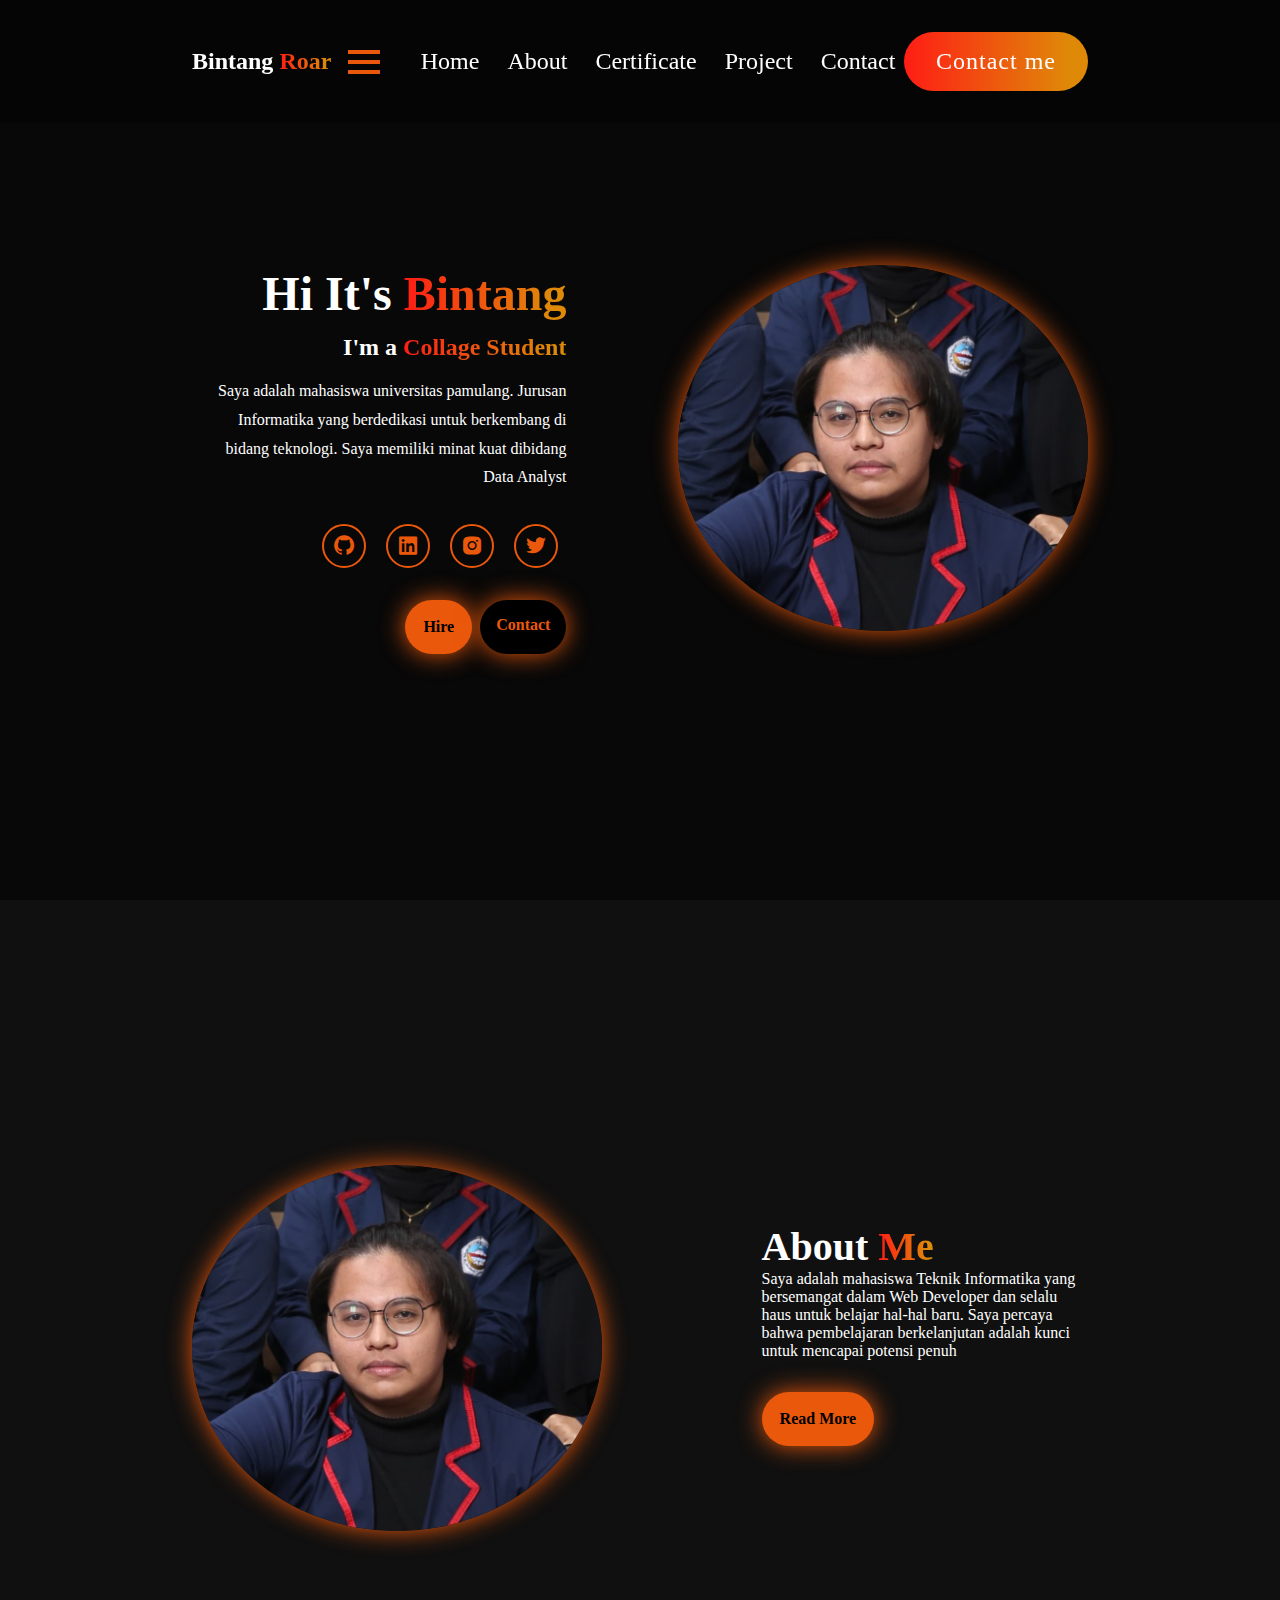
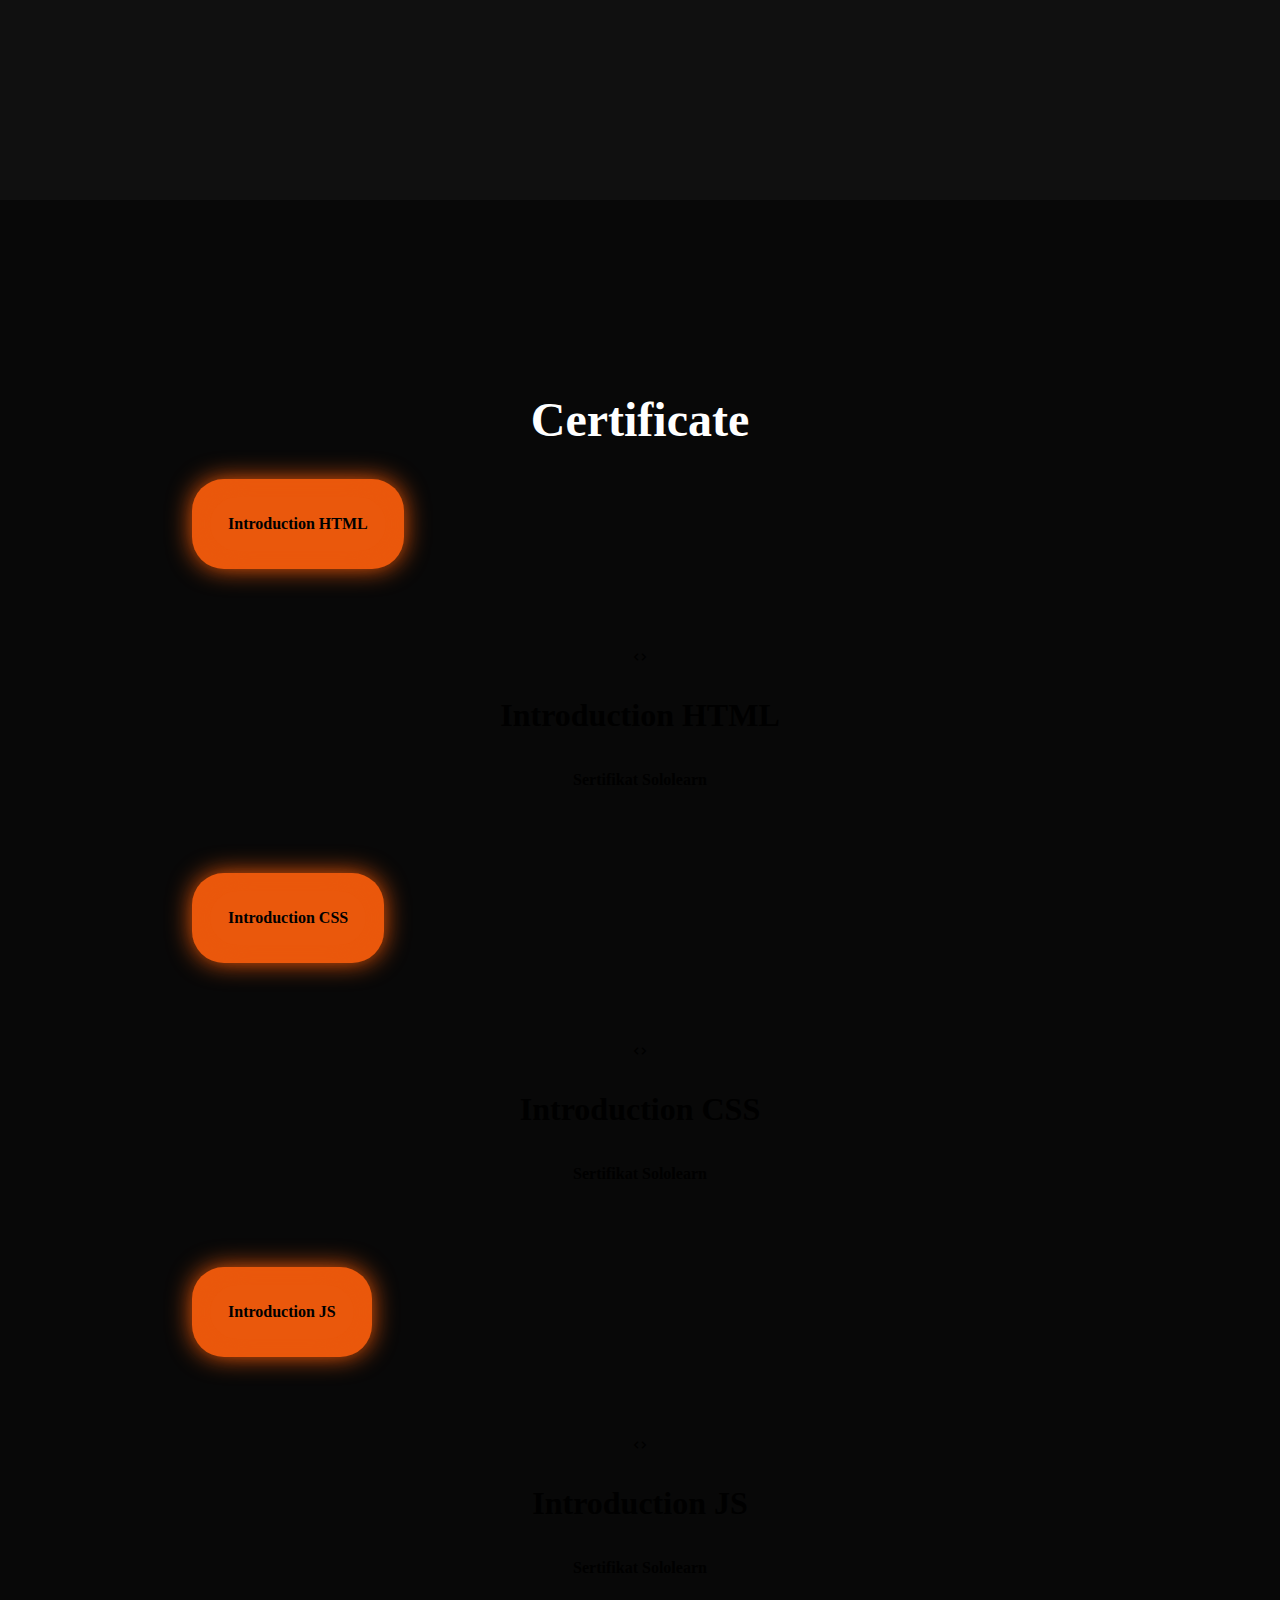
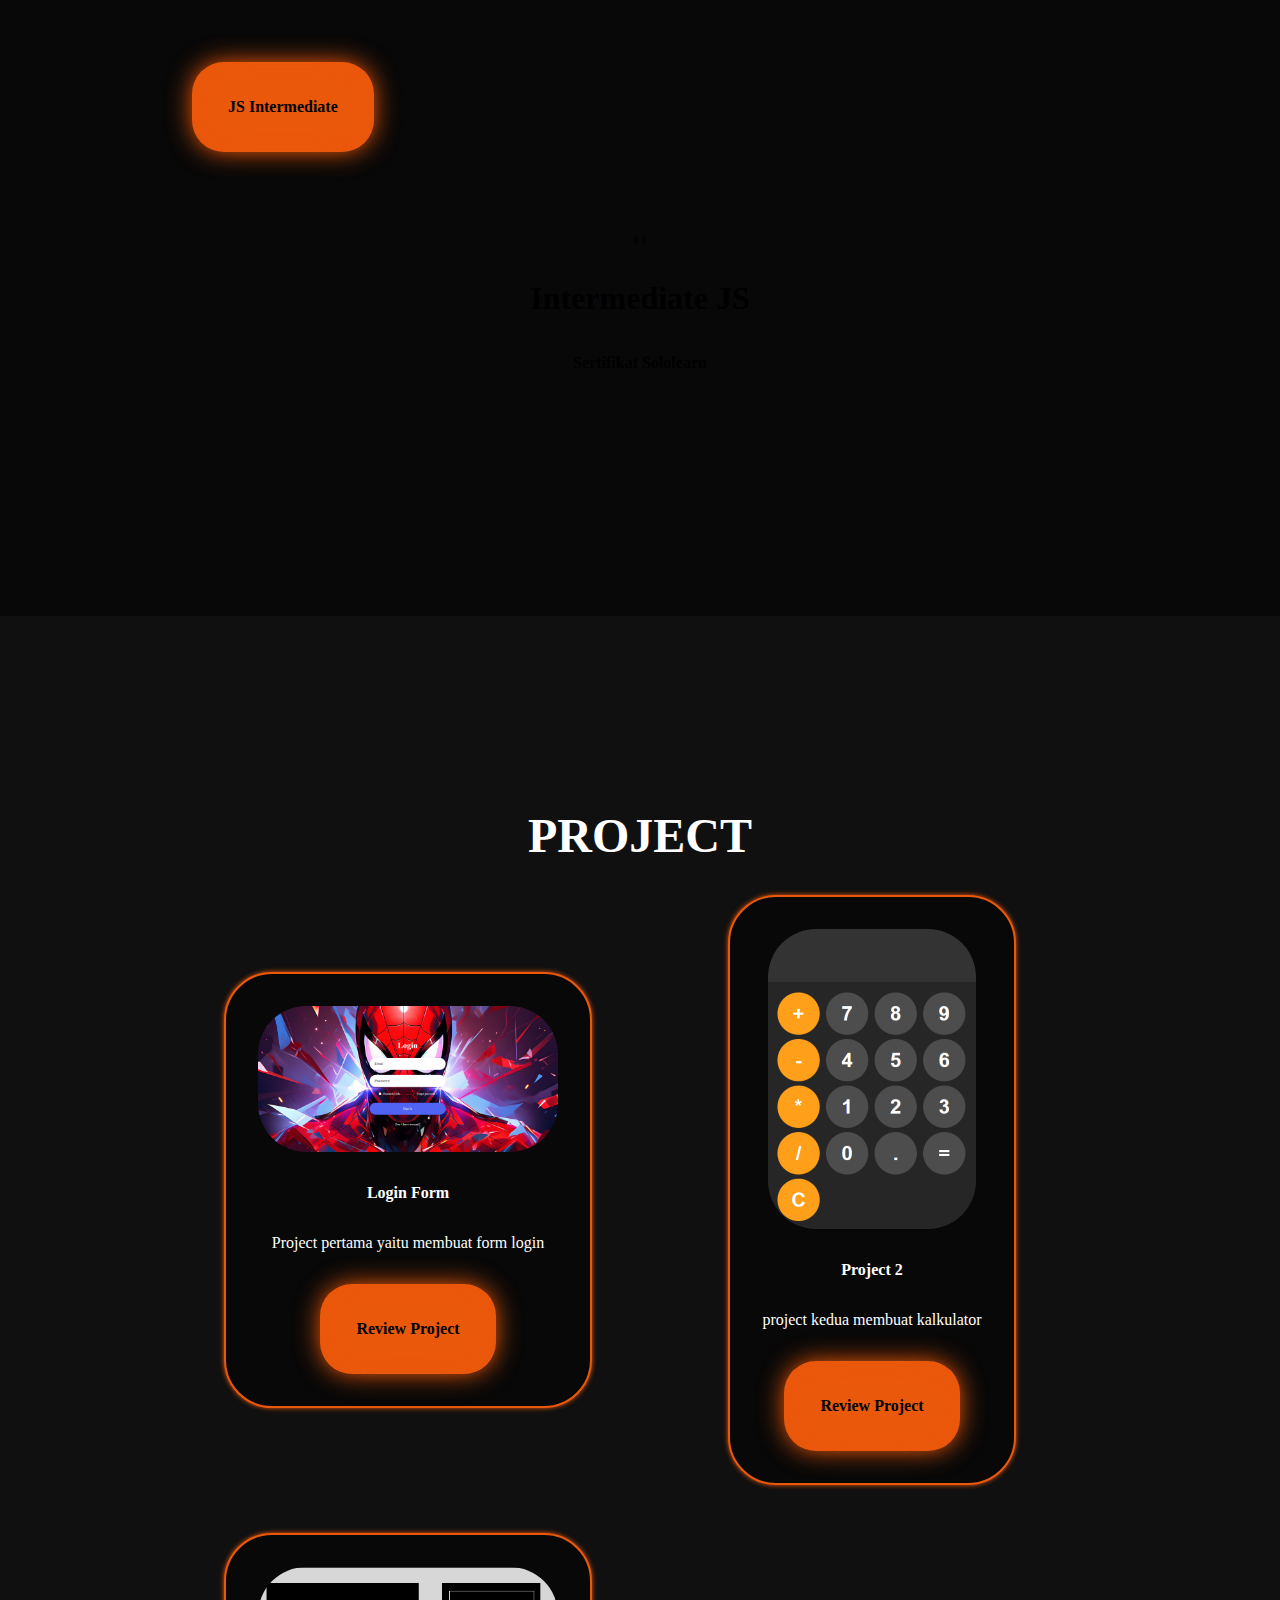
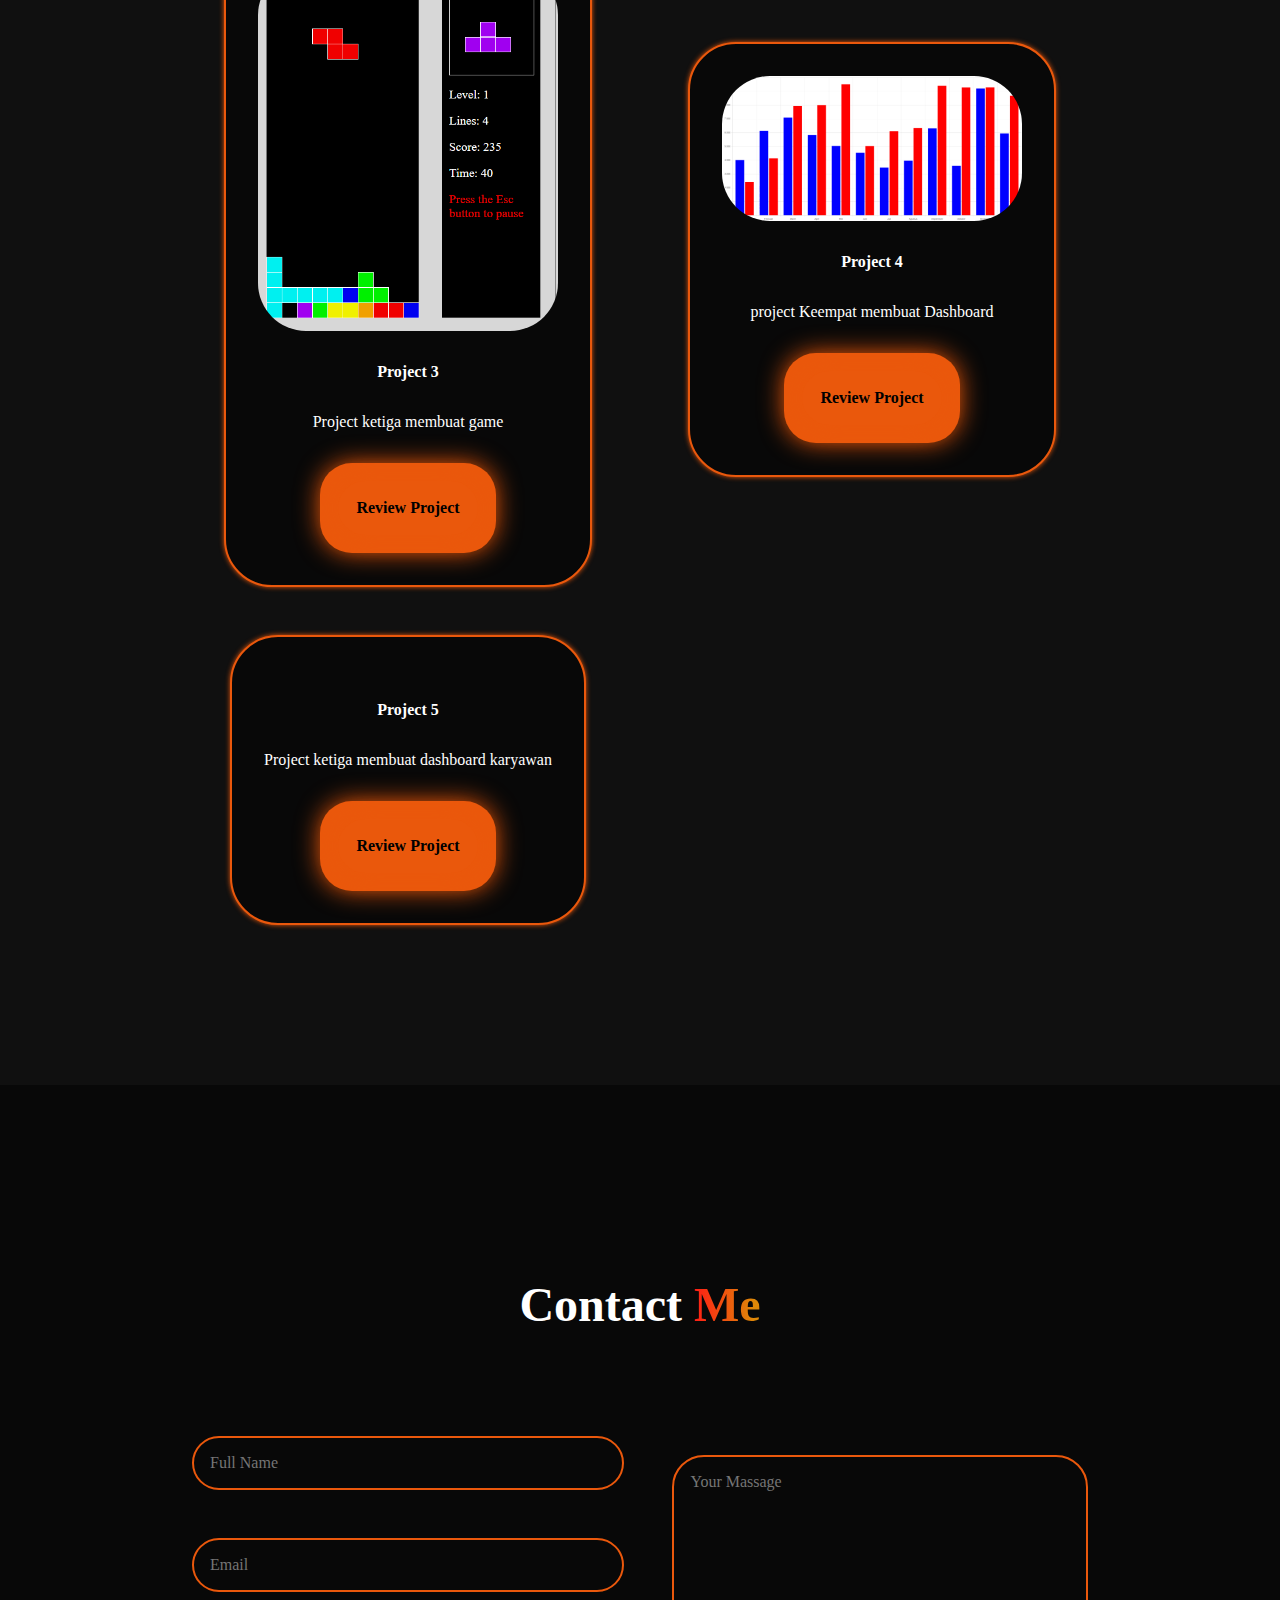
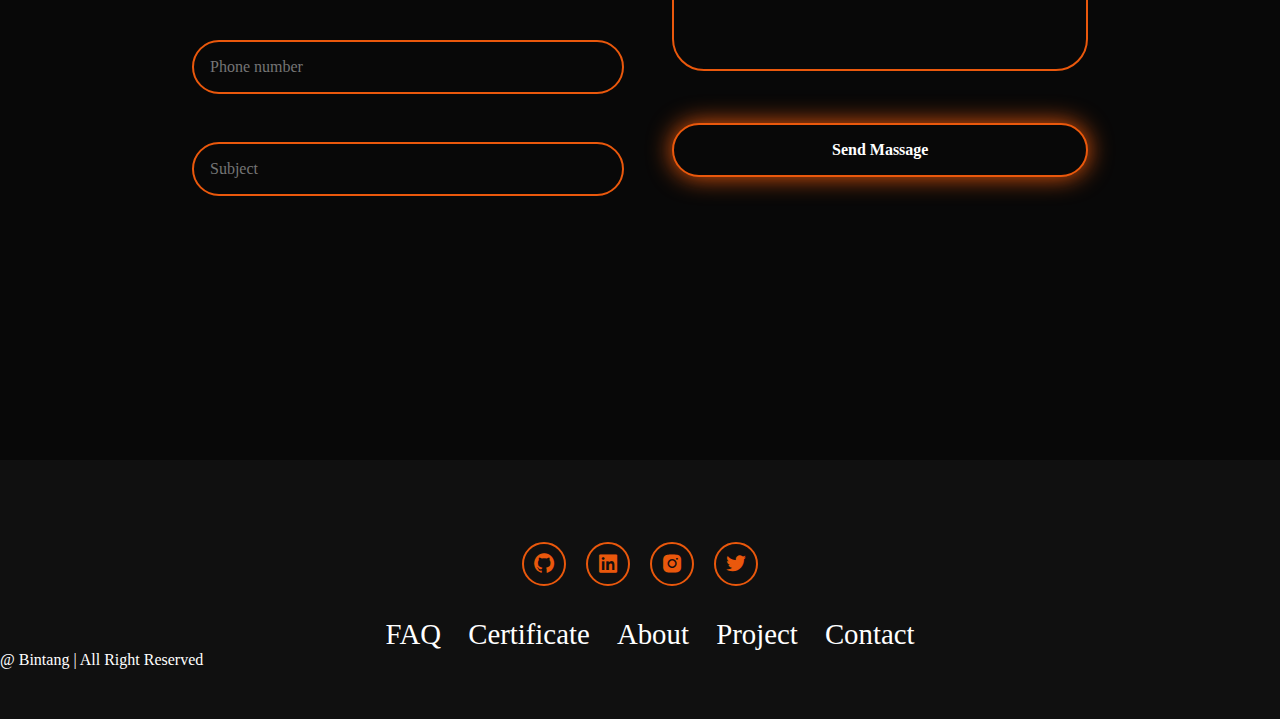
==== index.html @ b737a279 "Update index.html" ====
<!DOCTYPE html>
<html lang="en">
<head>
    <meta charset="UTF-8">
    <meta http-equiv="X-UA-Compatible" content="IE=edge">
    <meta name="viewport" content="width=device-width, initial-scale=1.0">
    <title>Login page</title>
    <link rel="stylesheet" href="style.css">
    <link href='https://unpkg.com/boxicons@2.1.4/css/boxicons.min.css' rel='stylesheet'>
</head>
<body>
    <header class="header">

        <a href="#home" class="logo">
            Bintang <span>Roar</span>
        </a>

        <i class="bx bx-menu" id="menu-icon"></i>

        <nav class="navbar">
            <a href="#home">Home</a>
            <a href="#about">About</a>
            <a href="#certificate">Certificate</a>
            <a href="#project">Project</a>
            <a href="#contact">Contact</a>
        </nav>

        <button class="gradient-btn">Contact me</button>
    </header>

        <section class="home" id="home">
            <div class="home-content">
                <h1>Hi It's <span>Bintang</span></h1>
                <h3>
                    I'm a <span>Collage Student</span>
                </h3>
                <p>Saya adalah mahasiswa universitas pamulang. Jurusan Informatika yang berdedikasi untuk berkembang di bidang teknologi. Saya memiliki minat kuat dibidang Data Analyst</p>

                <div class="social-icons">
                    <a href="https://github.com/Bintangggdy10">
                        <i class="bx bxl-github"></i>
                    </a>

                    <a href="https://www.linkedin.com/in/bintang-1768a0224?utm_source=share&utm_campaign=share_via&utm_content=profile&utm_medium=ios_app">
                        <i class="bx bxl-linkedin-square"></i>
                    </a>

                    <a href="https://www.instagram.com/bintangggdy?igsh=bzJuNGVnaDU2ZDJ5&utm_source=qr">
                        <i class="bx bxl-instagram-alt"></i>
                    </a>

                    <a href="#">
                        <i class="bx bxl-twitter"></i>
                    </a>
                </div>

                <div class="btn-group">
                    <a href="#" class="btn">Hire</a>
                    <a href="contact" class="btn">Contact</a>
                </div>
            </div>

            <div class="home-img">
                <img src="image1.jpg" alt="">
            </div>

        </section>

        <section class="about" id="about">

            <div class="about-img">
                <img src="image1.jpg" alt="">
            </div>

            <div class="about-content">
                <h2>About <span>Me</span></h2>
                <p>Saya adalah mahasiswa Teknik Informatika yang bersemangat dalam Web Developer dan selalu haus untuk belajar hal-hal baru. Saya percaya bahwa pembelajaran berkelanjutan adalah kunci untuk mencapai potensi penuh
                </p>
                <a href="#" class="btn">Read More</a>
            </div>

        </section>

        <section class="certificate" id="certificate">

            <h2 class="heading">Certificate</h2>

           
             <div class="btn">
                     <a href="https://www.sololearn.com/certificates/CC-QSJE24II" class="btn">Introduction HTML</a>
             </div>
                    <div class="certificate-info">
                        <i class="bx-code bx"></i>
                        <h4>Introduction HTML</h4>
                        <p>Sertifikat Sololearn</p>
                    </div>
                </div>

            <div class="btn">
                     <a href="https://www.sololearn.com/certificates/CC-2JRTAP7F" class="btn">Introduction CSS</a>
             </div>
                    <div class="certificate-info">
                        <i class="bx-code bx"></i>
                        <h4>Introduction CSS</h4>
                        <p>Sertifikat Sololearn</p>
                    </div>
                </div>

            <div class="btn">
                     <a href="https://www.sololearn.com/certificates/CC-B8U6GRG0" class="btn">Introduction JS</a>
             </div>
                    <div class="certificate-info">
                        <i class="bx-code bx"></i>
                        <h4>Introduction JS</h4>
                        <p>Sertifikat Sololearn</p>
                    </div>
                </div>

            <div class="btn">
                     <a href="https://www.sololearn.com/certificates/CC-5MTMSZHN" class="btn">JS Intermediate</a>
             </div>
                    <div class="certificate-info">
                        <i class="bx-code bx"></i>
                        <h4>Intermediate JS</h4>
                        <p>Sertifikat Sololearn</p>
                    </div>
                </div>
                </div>
            </div>
        </section>

        <section class="project" id="project">
            <h2 class="heading">PROJECT</h2>
            
            <div class="project-box">

                <div class="project-card">
                    <img src="project1.png" alt="">

                    <h3>Login Form</h3>

                    <p>Project pertama yaitu membuat form login</p>
                    <div class="btn">
                        <a href="Login/index.html" class="btn">Review Project</a>
                    </div>
                </div>

                <div class="project-card">
                    <img src="calculator.png" alt="">

                    <h3>Project 2</h3>

                    <p>project kedua membuat kalkulator</p>
                    <div class="btn">
                        <a href="Kalkulator/index.html" class="btn">Review Project</a>
                    </div>
                </div>

                <div class="project-card">
                    <img src="gametetris.jpg"alt="">

                    <h3>Project 3</h3>

                    <p>Project ketiga membuat game</p>
                    <div class="btn">
                        <a href="game/index.html" class="btn">Review Project</a>
                    </div>
                </div>

                <div class="project-card">
                    <img src="dashboard.jpg" alt="">

                    <h3>Project 4</h3>

                    <p>project Keempat membuat Dashboard</p>
                    <div class="btn">
                        <a href="Dashboard/index.html" class="btn">Review Project</a>
                    </div>
                </div>

                <div class="project-card">
                    <img src="dashboardkaryawan.jpg.jpg"alt="">

                    <h3>Project 5</h3>

                    <p>Project ketiga membuat dashboard karyawan</p>
                    <div class="btn">
                        <a href="BINTANG_05TPLK001_DASHBOARD/index.html" class="btn">Review Project</a>
                    </div>
                </div>
            </div>
        </section>

        <section class="contact" id="contact">
            <h2 class="heading">Contact <span>Me</span></h2>

            <form action="#">
                <div class="input-group">
                    <div class="input box">
                        <input type="text" placeholder="Full Name">
                        <input type="email" placeholder="Email">
                    </div>
                    
                    <div class="input box">
                        <input type="number" placeholder="Phone number">
                        <input type="text" placeholder="Subject">
                    </div>
                </div>

                <div class="input-group-2">
                    <textarea name="" id="" placeholder="Your Massage" cols="30" rows="10"></textarea>
                    <input type="submit" value="Send Massage" class="btn">
                </div>
            </form>
        </section>

        <footer class="footer">
            <div class="social-icons">
                <a href="https://github.com/Bintangggdy10">
                    <i class="bx bxl-github"></i>
                </a>

                <a href="https://www.linkedin.com/in/bintang-1768a0224?utm_source=share&utm_campaign=share_via&utm_content=profile&utm_medium=ios_app">
                    <i class="bx bxl-linkedin-square"></i>
                </a>

                <a href="https://www.instagram.com/bintangggdy?igsh=bzJuNGVnaDU2ZDJ5&utm_source=qr">
                    <i class="bx bxl-instagram-alt"></i>
                </a>

                <a href="#">
                    <i class="bx bxl-twitter"></i>
                </a>
            </div>

            <ul class="list">
                <li>
                    <a href="#">FAQ</a>
                </li>
                
                <li>
                    <a href="#certificate">Certificate</a>
                </li>

                <li>
                    <a href="#about">About</a>
                </li>

                <li>
                    <a href="#project">Project</a>
                </li>

                <li>
                    <a href="#contact">Contact</a>
                </li>
            </ul>

            <p class="copyright">
                @ Bintang | All Right Reserved
            </p>
        </footer>

        <script src="script.js"></script>
</body>
</html>
---- style.css ----
*{
    margin: 0;
    padding: 0;
    box-sizing: border-box;
    text-decoration: none;
    scroll-behavior: smooth;
    font-family: "Poopins";
}
:root {
    --bg-color: #080808;
    --second-bg-color: #101010;
    --text-color: #fff;
    --main-color: #ea580c;
}
html {
    font-size: 60%
    overflow-x: hidden;
}
body{
    background: var(--bg-color);
    color: var(--text-color);
}
.header{
    position: fixed;
    width: 100%;
    top: 0;
    left: 0;
    padding: 2rem 15%;
    background: rgba(0, 0, 0, 0.3);
    backdrop-filter: blur(10px);
    display: flex;
    justify-content: space-between;
    align-items: center;
    z-index: 1000;
}
#menu-icon{
    font-size: 3rem;
    color: var(--main-color);
    display: none:
    
}
.logo {
    font-size: 1.5rem;
    color: var(--text-color);
    font-weight: 800;
    cursor: pointer;
    transition: 0.3s ease-in-out;
}
.logo:hover{
    transform: scale(1.1);
}
span{
    background: linear-gradient(
        270deg, #df8908 10%, #ff1d15 100%
    );
    background-clip: text;
    color: transparent;
}
.navbar a{
    font-size: 1.5rem;
    color: var(--text-color);
    margin-left: 1.5rem;
    font-weight: 500;
    transition: 0.3s ease-in-out;
    border-bottom: 3px solid transparent;
}
.navbar a:hover{
    color: var(--main-color);
    border-bottom: 3px solid var(--main-color);
}
.gradient-btn{
    font-size: 1.5rem;
    padding: 1rem 2rem;
    border-radius:2rem;
    background: linear-gradient(
        270deg, #df8908 10%, #ff1d15 100%
    );
    letter-spacing: 1px;
    cursor:pointer;
    transition: 0.3s ease-in-out;
    color: #fff;
    border: none;
    text-wrap; nowrap;
}
.gradient-btn:hover{
    transform: scale(1.05)
}

section{
    min-height: 100vh;
    padding: 10rem 15%;
}
.home{
    display: flex;
    align-items: center;
    justify-content: center;
    gap: 7rem;
}
.home-content{
    display: flex;
    flex-direction: column;
    align-items: flex-end;
    text-align: right;
}
.home-content h1{
    font-size: 3rem;
    font-weight: 700;
    margin-top: 1.5rem;
    line-height: 1;
}
.home-content h3{
    margin: 1rem 0;
    font-size: 1.5rem;
}
.home-content p{
    font-size: 1rem;
    font-weight: 500;
    line-height: 1.8;
}
.home-img img{
    width: 32vw;
    border-radius: 50%;
    box-shadow: 0 0 25px var(--main-color);
    transition: 0.4s ease-in-out;
}
.home-img img:hover{
    box-shadow: 0 0 25px var(--main-color),
                0 0 50px var(--main-color),
                0 0 100px var(--main-color);
}
.social-icons a{
    display: inline-flex;
    justify-content: center;
    align-items: center;
    font-size: 1.5rem;
    padding: 0.5rem;
    background: transparent;
    border: 2px solid var(--main-color);
    border-radius: 50%;
    color: var(--main-color);
    margin: 2rem 0.5rem;
    transition: 0.3 ease-in-out;
}
.social-icons a:hover{
    color: var(--text-color);
    background-color: var(--main-color);
    transform: scale(1.2)translateY(-5px);
    box-shadow: 0 0 25px var(--main-color);
}
.btn-group{
    display: flex;
    gap: 0.5rem;
}
.btn{
    display: inline-block;
    padding: 1rem 1rem;
    background-color: var(--main-color);
    box-shadow: 0 0 25px var(--main-color);
    border-radius: 2rem;
    font-size: 1rem;
    color: black;
    border: 2px solid transparent;
    font-weight: 600;
    transition: 0.3s ease-in-out;
}
.btn:hover{
    transform: scale(1.2);
    box-shadow: 0 0 25px var(--main-color),
                0 0 50px var(--main-color);
}
.btn-group a:nth-of-type(2){
    background-color: black;
    color: var(--main-color);
    border: 2px solid var(--main-color)
    box-shadow: 0 0 25px transparent;
}
.btn-group a:nth-of-type(2):hover{
    box-shadow: 0 0 25px var(--main-color);
    background-color: var(--main-color);
    color: black;
}
.about{
    display: flex;
    justify-content: center;
    align-items: center;
    gap: 10rem;
    background: var(--second-bg-color);
}
.about-img img{
    width: 32vw;
    border-radius: 50%;
    box-shadow: 0 0 25px var(--main-color);
    transition: 0.4s ease-in-out;
}
.about-img img:hover{
    box-shadow: 0 0 25px var(--main-color),
                0 0 50px var(--main-color),
                0 0 100px var(--main-color);
}
.about-content h2 {
    font-size: 2.5rem;
    text-align: left;
}
.about-content p {
    font-size: 1rem;
}
.about-content .btn{
    margin: 2rem 0;
}
::-webkit-scrollbar{
    width: 20px;
}

::-webkit-scrollbar-thumb{
    background-color: var(--main-color);
}
::-webkit-scrollbar-track{
    background-color: var(--bg-color);
}

.heading{
    text-align: center;
    font-size: 3rem;
    margin: 2rem 0;
}
.certificate{
    background-color: var(--bg-color);
    color: black;
}

.certificate h2{
    color: var(--text-color);
}
.certificate-container{
    display: grid;
    grid-template-columns: repeat(auto-fit, minmax(100px, 1fr));
    align-items: center;
    gap: 1rem;
}
.certificate-box{
    display: flex;
    justify-content: center;
    align-items: center;
    background-color: var(--main-color);
    height: 250px;
    border-radius: 3rem;
    cursor: pointer;
    border: 5px solid transparent;
    transition: 0.4s ease-in-out;
}
.certificate-box:hover{
    background: var(--second-bg-color);
    color: var(--main-color);
    border: 5px solid var(--main-color);
    transform: scale(1.03);
}
.certificate-info{
    display: flex;
    flex-direction: column;
    text-align: center;
    justify-content: center;
    align-items: center;
    padding: 5rem;
}
.certificate-info h4{
    font-size: 2rem;
    margin: 2rem 0;
    font-weight: 800;
}
.certificate-info p{
    font-size: 1rem;
    font-weight: 600;
    line-height: 1.7rem;
}
.certificate.- i{
    font-size: 8rem;
}

.project{
    background-color: var(--second-bg-color);
}

.project-box{
    display: grid;
    grid-template-columns: repeat(auto-fit,minmax(300px, 1fr));
    place-items: center;
    gap: 2rem;
    row-gap: 3rem;
}
.project-card{
    display: flex;
    flex-direction: column;
    align-items: center;
    justify-content: center;
    text-align: center;
    background-color: var(--bg-color);
    border: 2px  solid var(--main-color);
    border-radius: 3rem;
    gap: 2rem;
    padding: 2rem 2rem;
    overflow: hidden;
    cursor: pointer;
    box-shadow: 0 0 5px var(--main-color);
    transition: 0.3s ease;
}
.project-card:hover{
    box-shadow: 0 0 25px var(--main-color),
                0 0 50px var(--main-color);
    transform: scale(1.02);    
}
.project-card img{
    max-width: 300px;
    border-radius: 3rem;
    object-fit: cover;
}
.project-card h3{
    font-size: 1rem;
}
.project-card p{
    font-size: 1.6remS;
}

.contact{
    background-color: var(--bg-color);
}

.contact h2{
    margin-bottom: 3rem;
    color: var(--text-color);
}
.contact form{
    display: flex;
    align-items: center;
    justify-content: center;
    gap: 3rem;
    margin: 5rem 0;
    text-align: center;
}
.contact form input, .input-box input, .contact form textarea{
    width: 100%;
    padding: 1rem;
    font-size: 1rem;
    color: var(--text-color);
    background-color: var(--bg-color);
    border-radius: 2rem;
    border: 2px solid var(--main-color);
    margin: 1.5rem 0;
    resize: none;
}

.footer{
    background-color: var(--second-bg-color);
    padding: 50px 0;
}
.footer .social-icons{
    text-align: center;
}
.footer ul{
    text-align: center;
    font-size: 1.8rem;
}
.footer ul li{
    display: inline-block;
    margin-left: 20px;
}
.footer ul li a{
    color: #fff;
    border-bottom: 3px solid transparent;
    transition: 0.3s ease-in-out;
}
.footer ul li a:hover{
    border-bottom: 3px solid var(--main-color);
}
.footer-copyright{
    text-align: center;
    margin-top: 40px;
    font-size: 16px;
}

@media(max-widht:1285px){
    menu-icon{
        display: block;
    }
    .navbar{
        position: absolute;
        top: 100%;
        right: 0;
        width: 50%;
        padding: 1rem 3rem;
        background: rgba(0, 0, 0, 0.8);
        border-bottom-left-radius: 2rem;
        border-left: 2px solid var(--main-color);
        border-bottom: 2px solid var(--main-color);
    }
    .navbar a{
        display: block;
        font-size: 1rem;
        margin: 2rem 0;
        color: var(--text-color);
    }
    .navbar.active{
        display: block;
    }
    .gradient-btn{
        display: none;
    }
    .home{
        flex-direction: column-reverse;
        margin: 3em 0;
        gap: 3rem;
    }
    .home.content{
        align-items: center;
        text-align: center;
    }
    .home-img{
        width: 56vw;
    }
    .about{
        text-align: center;
        margin: 1rem;
    }
    .about h2{
        text-align: center;
        margin: 1rem 0;
    }
    .about-img{
        width: 52vw;
    }
    .contact form{
        flex-direction: column;
    }
}
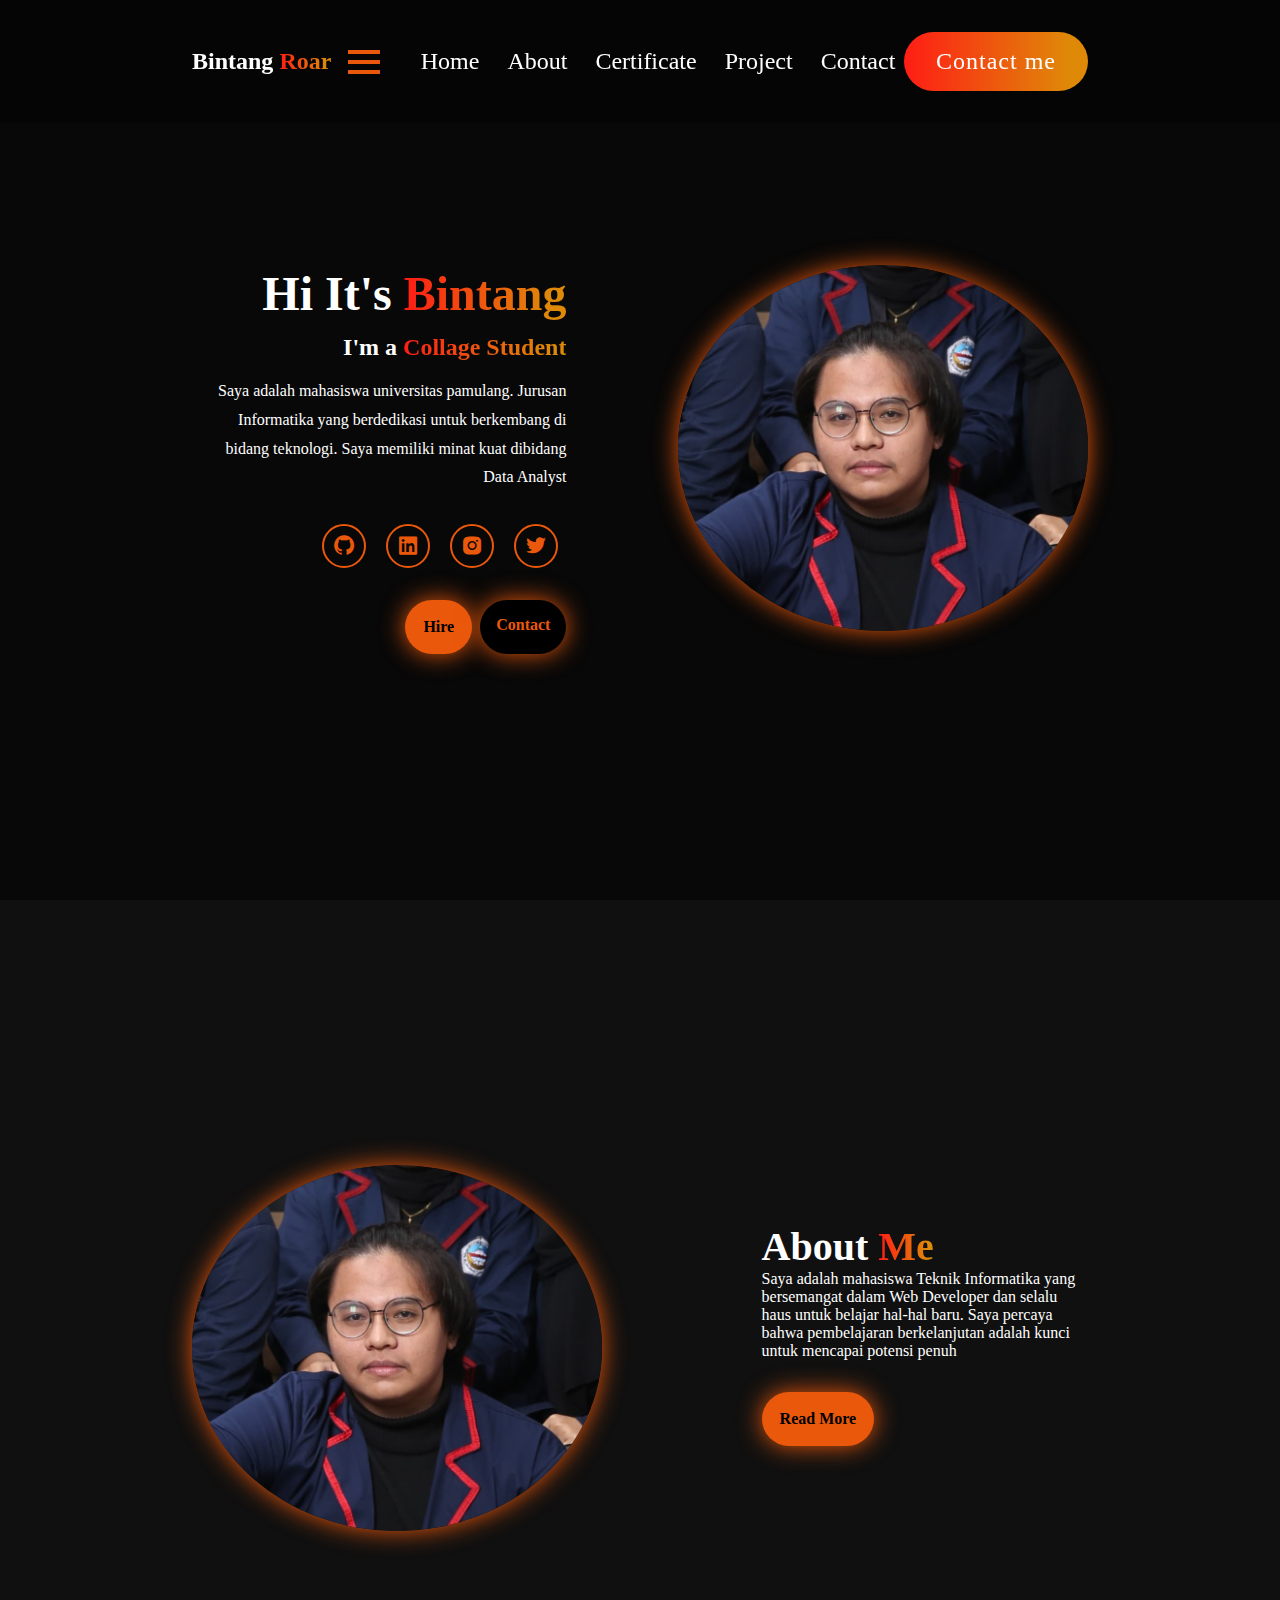
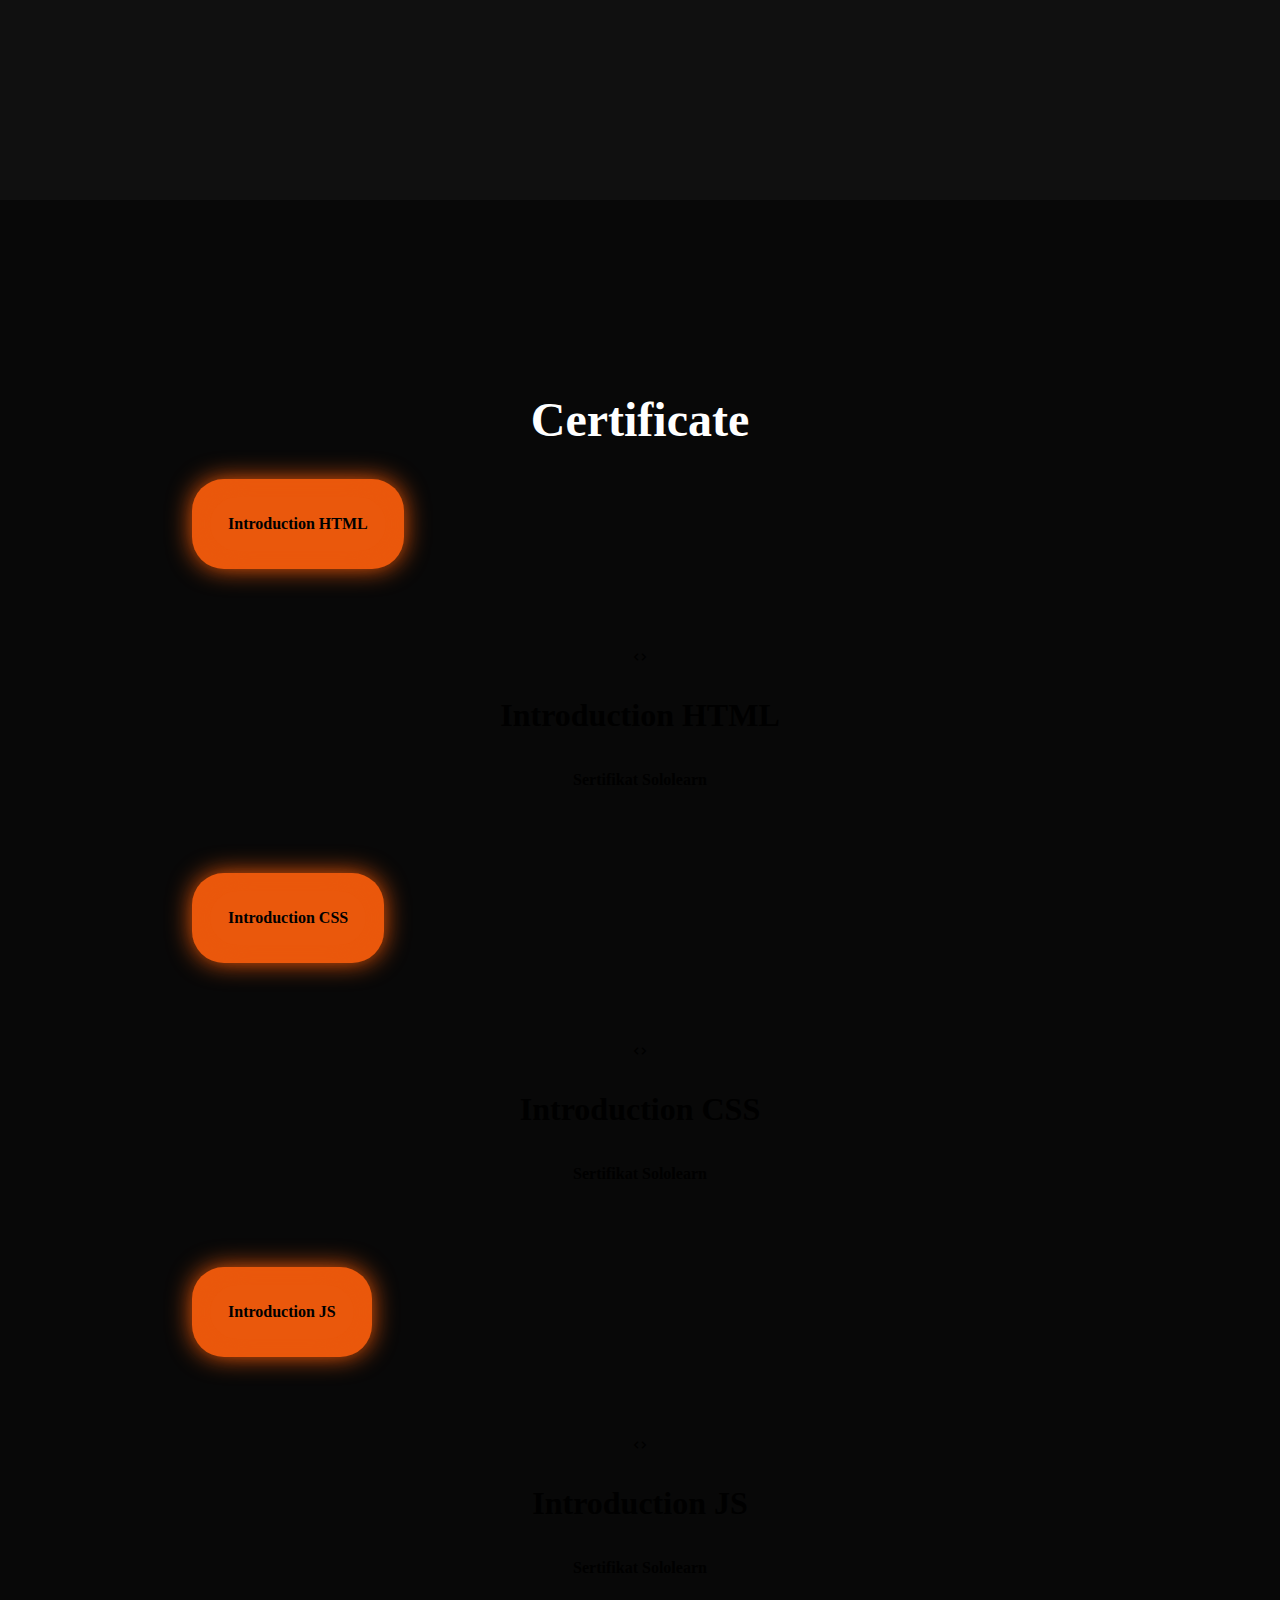
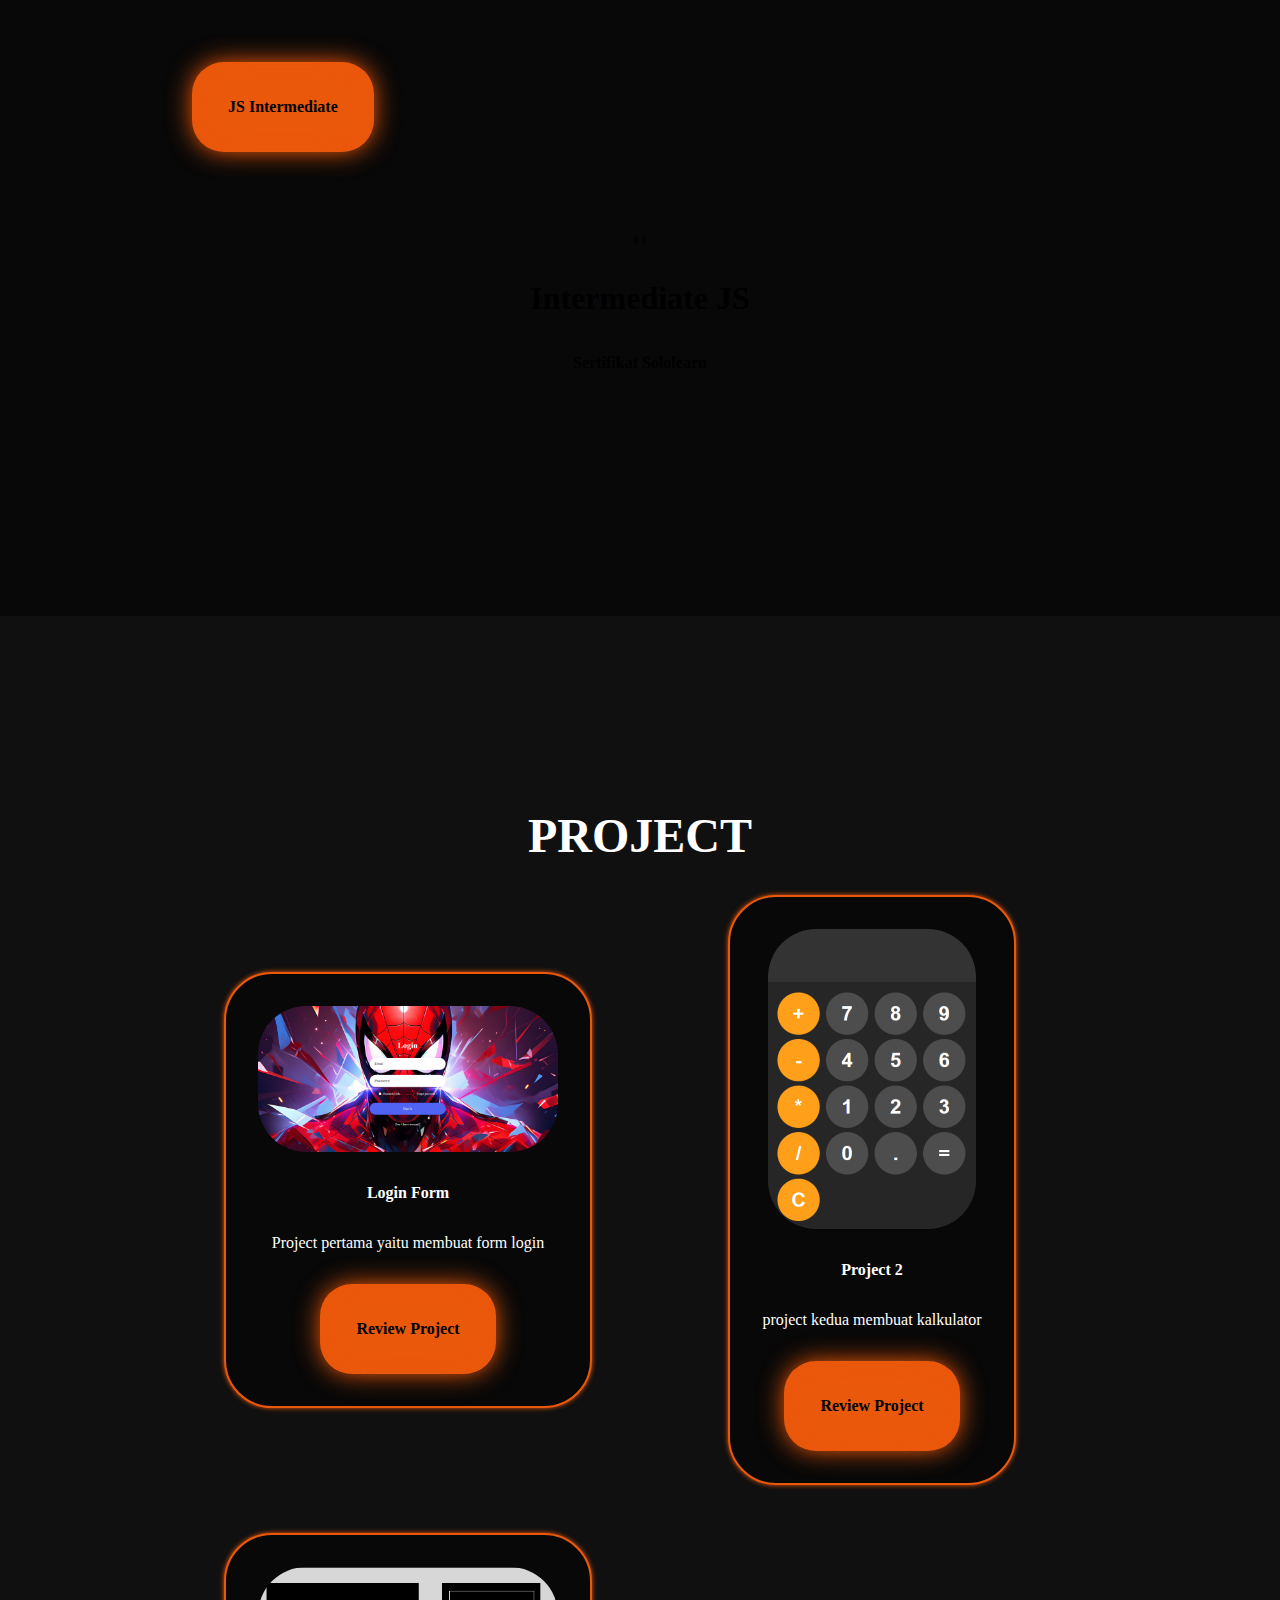
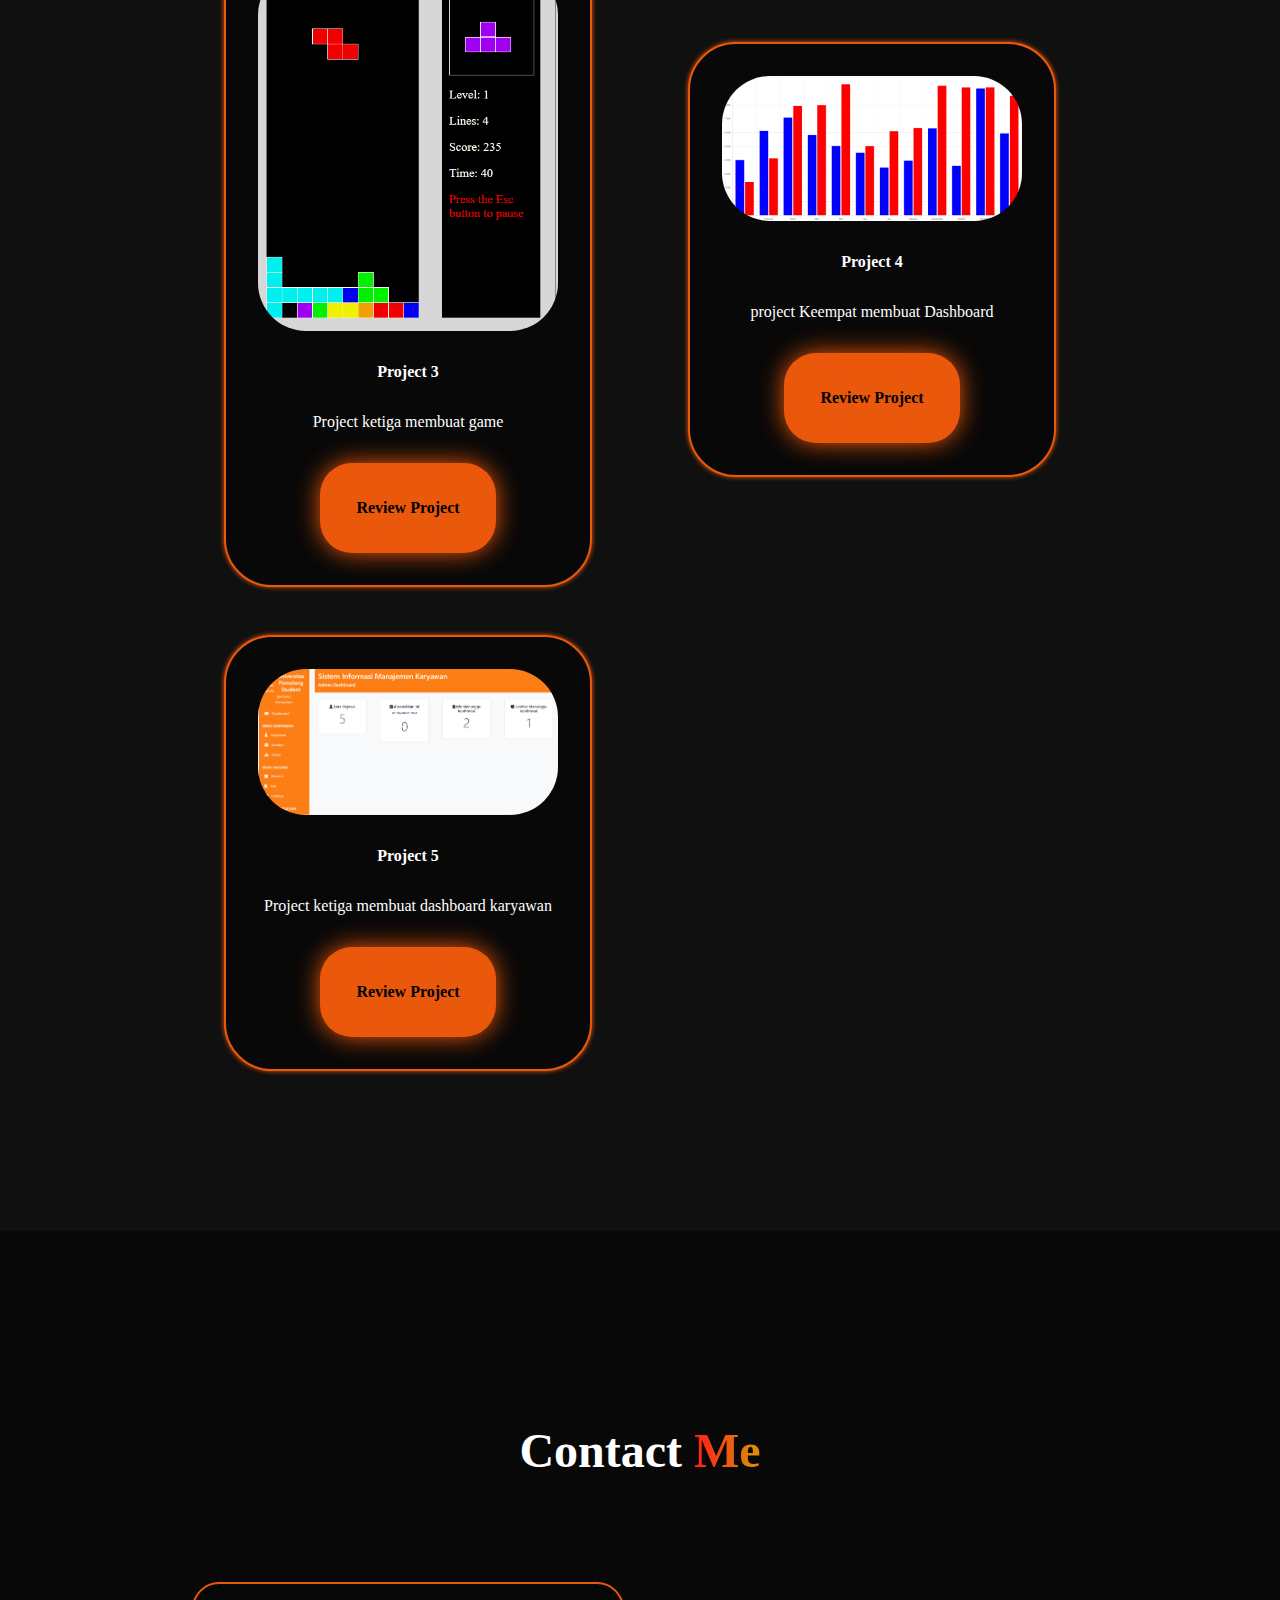
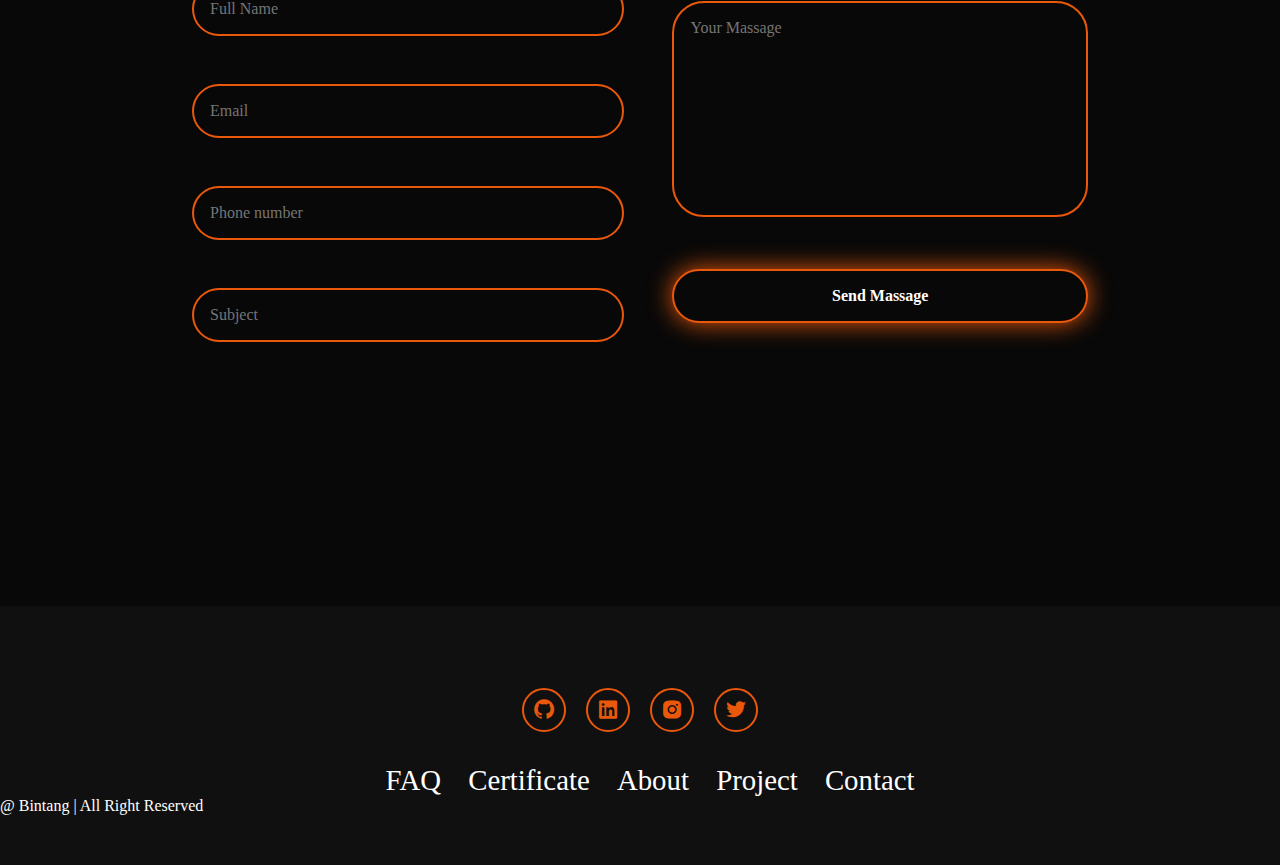
==== commit 4244245a: "Update index.html" ====
--- a/index.html
+++ b/index.html
@@ -179,7 +179,7 @@
                 </div>
 
                 <div class="project-card">
-                    <img src="dashboardkaryawan.jpg.jpg"alt="">
+                    <img src="dashboardkaryawan.jpg.png"alt="">
 
                     <h3>Project 5</h3>
 
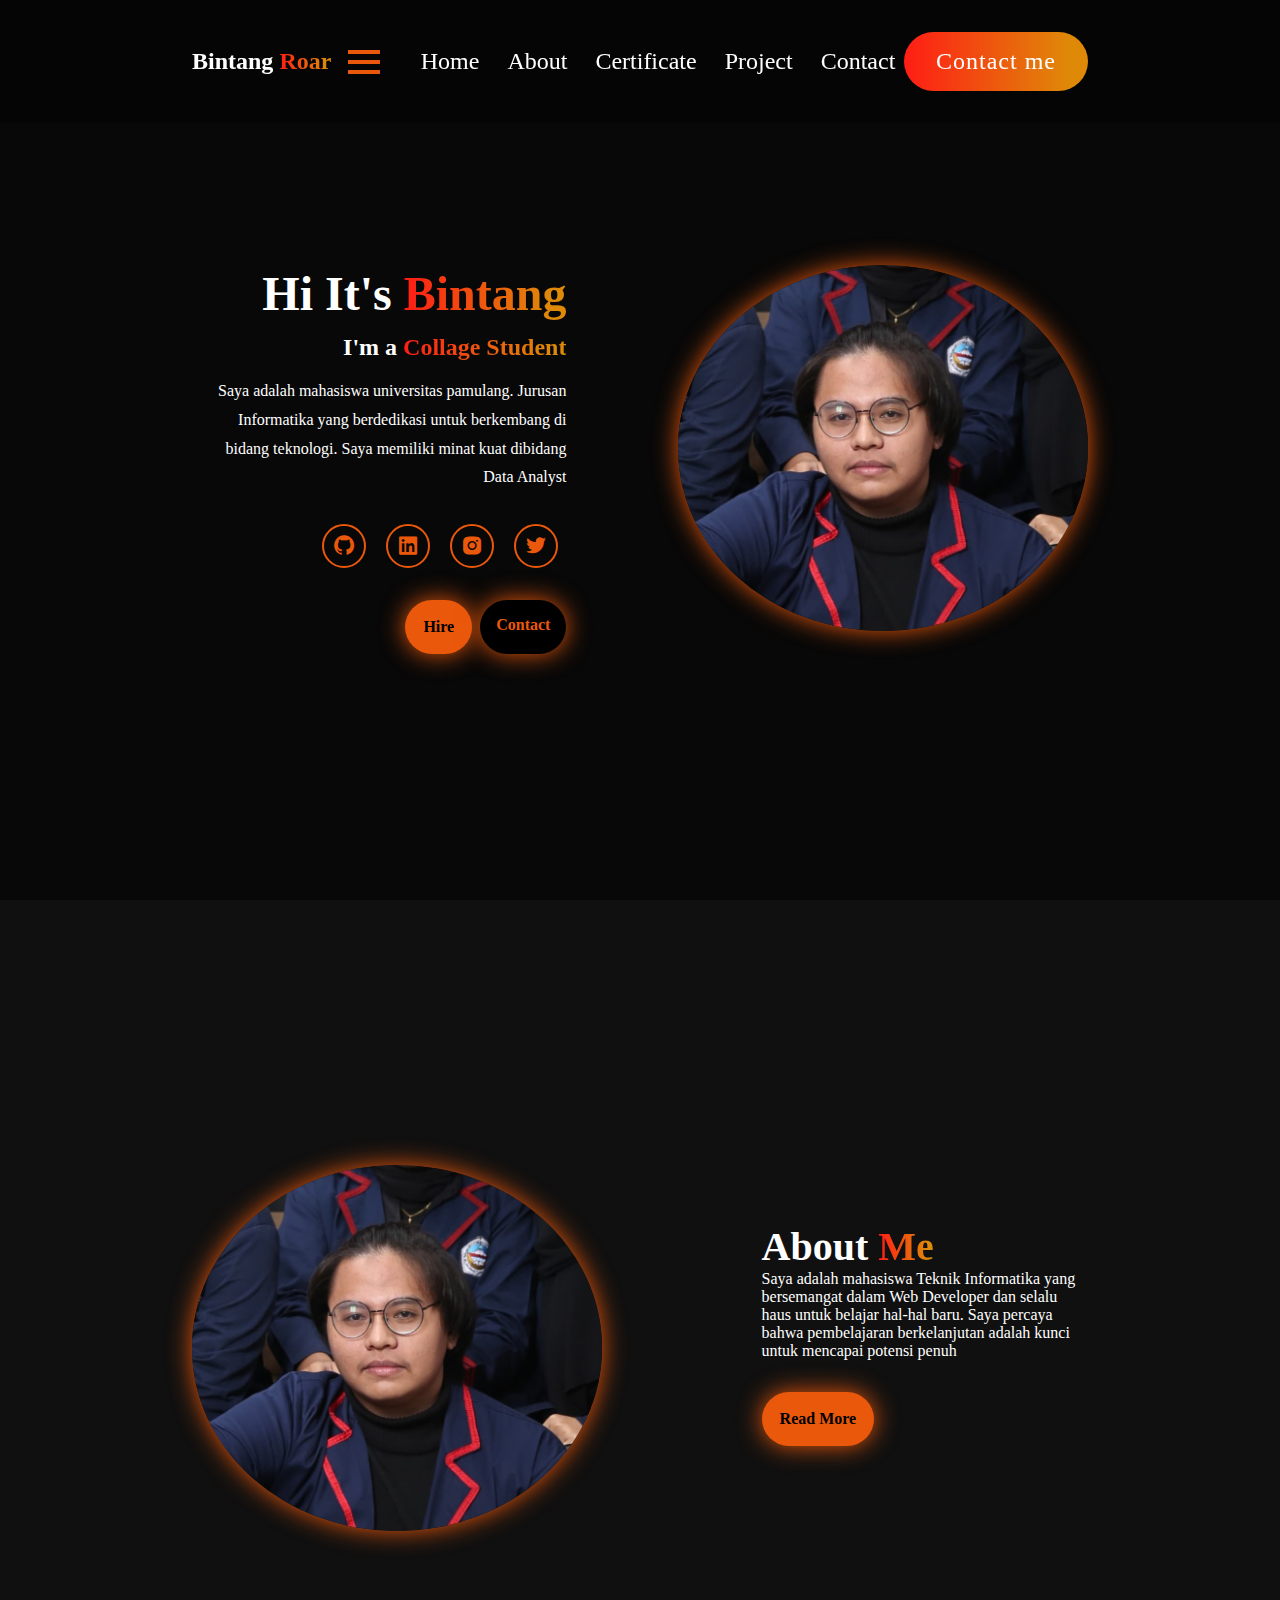
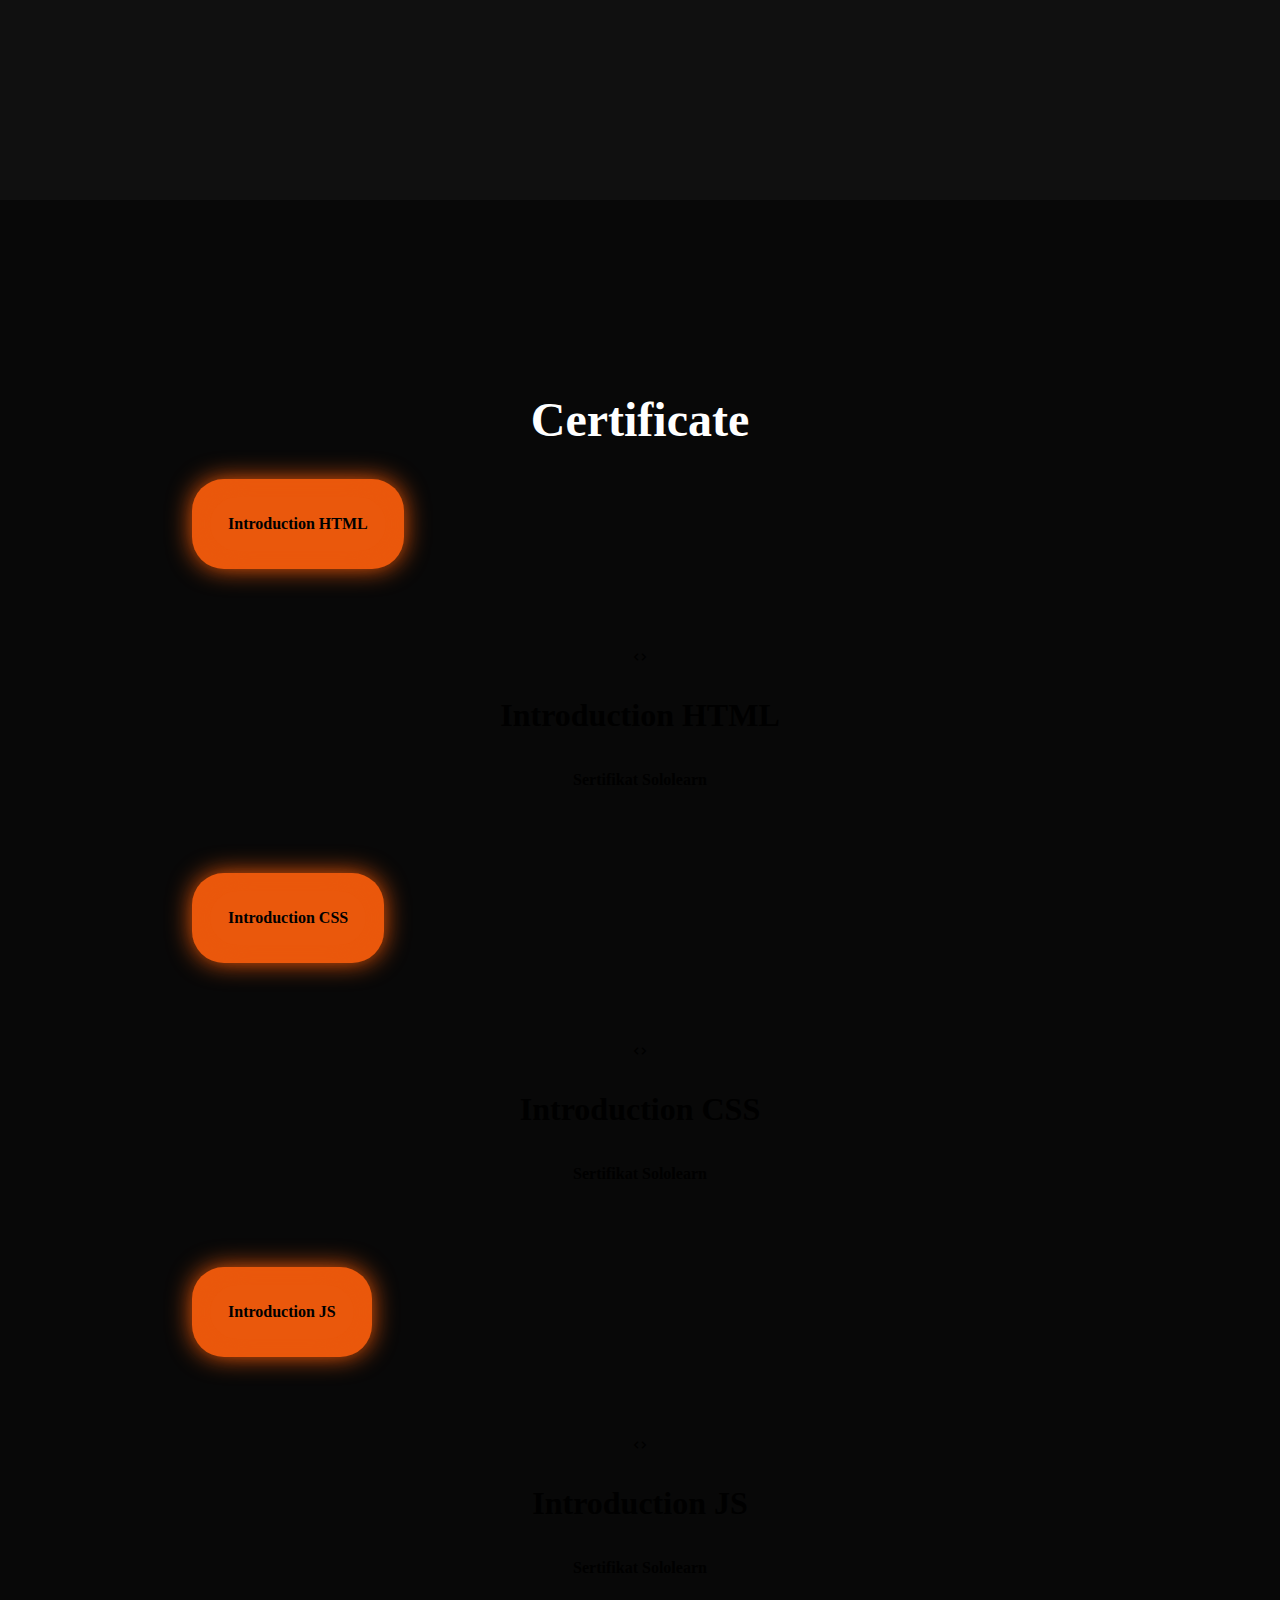
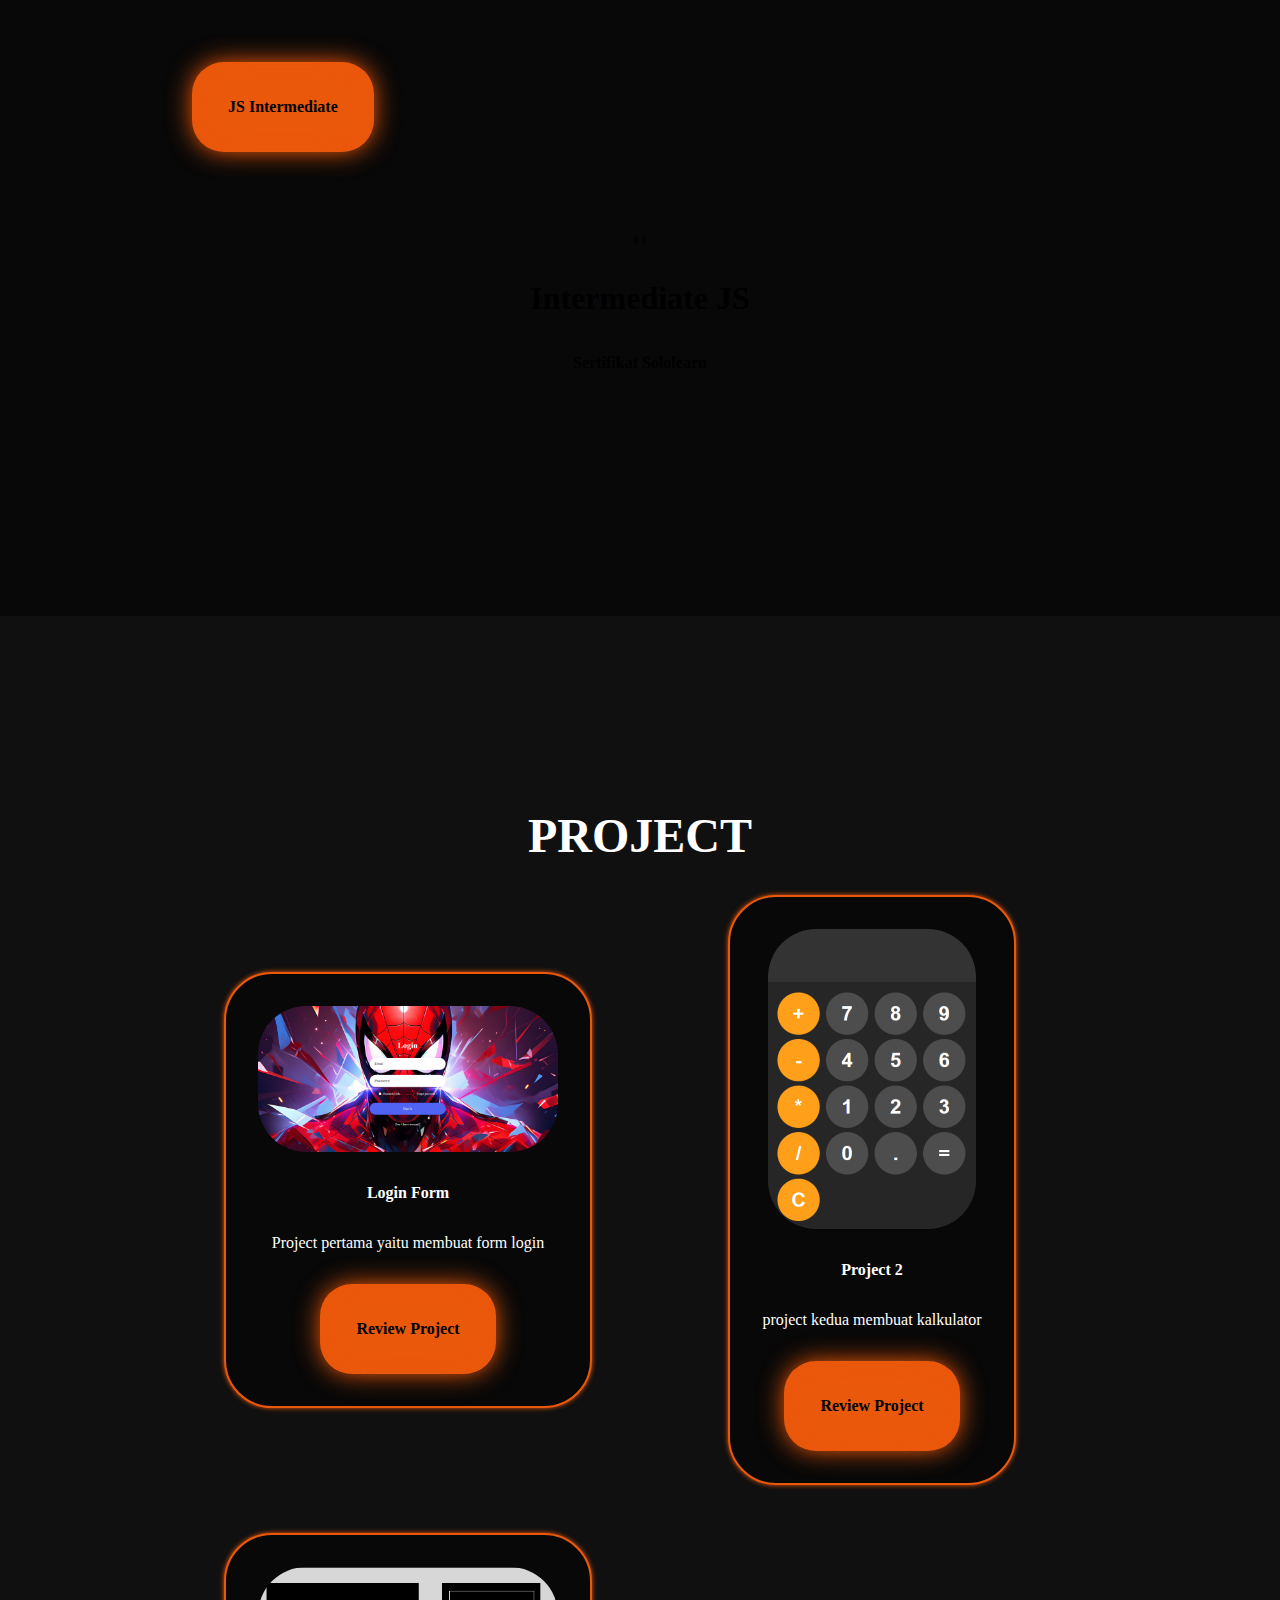
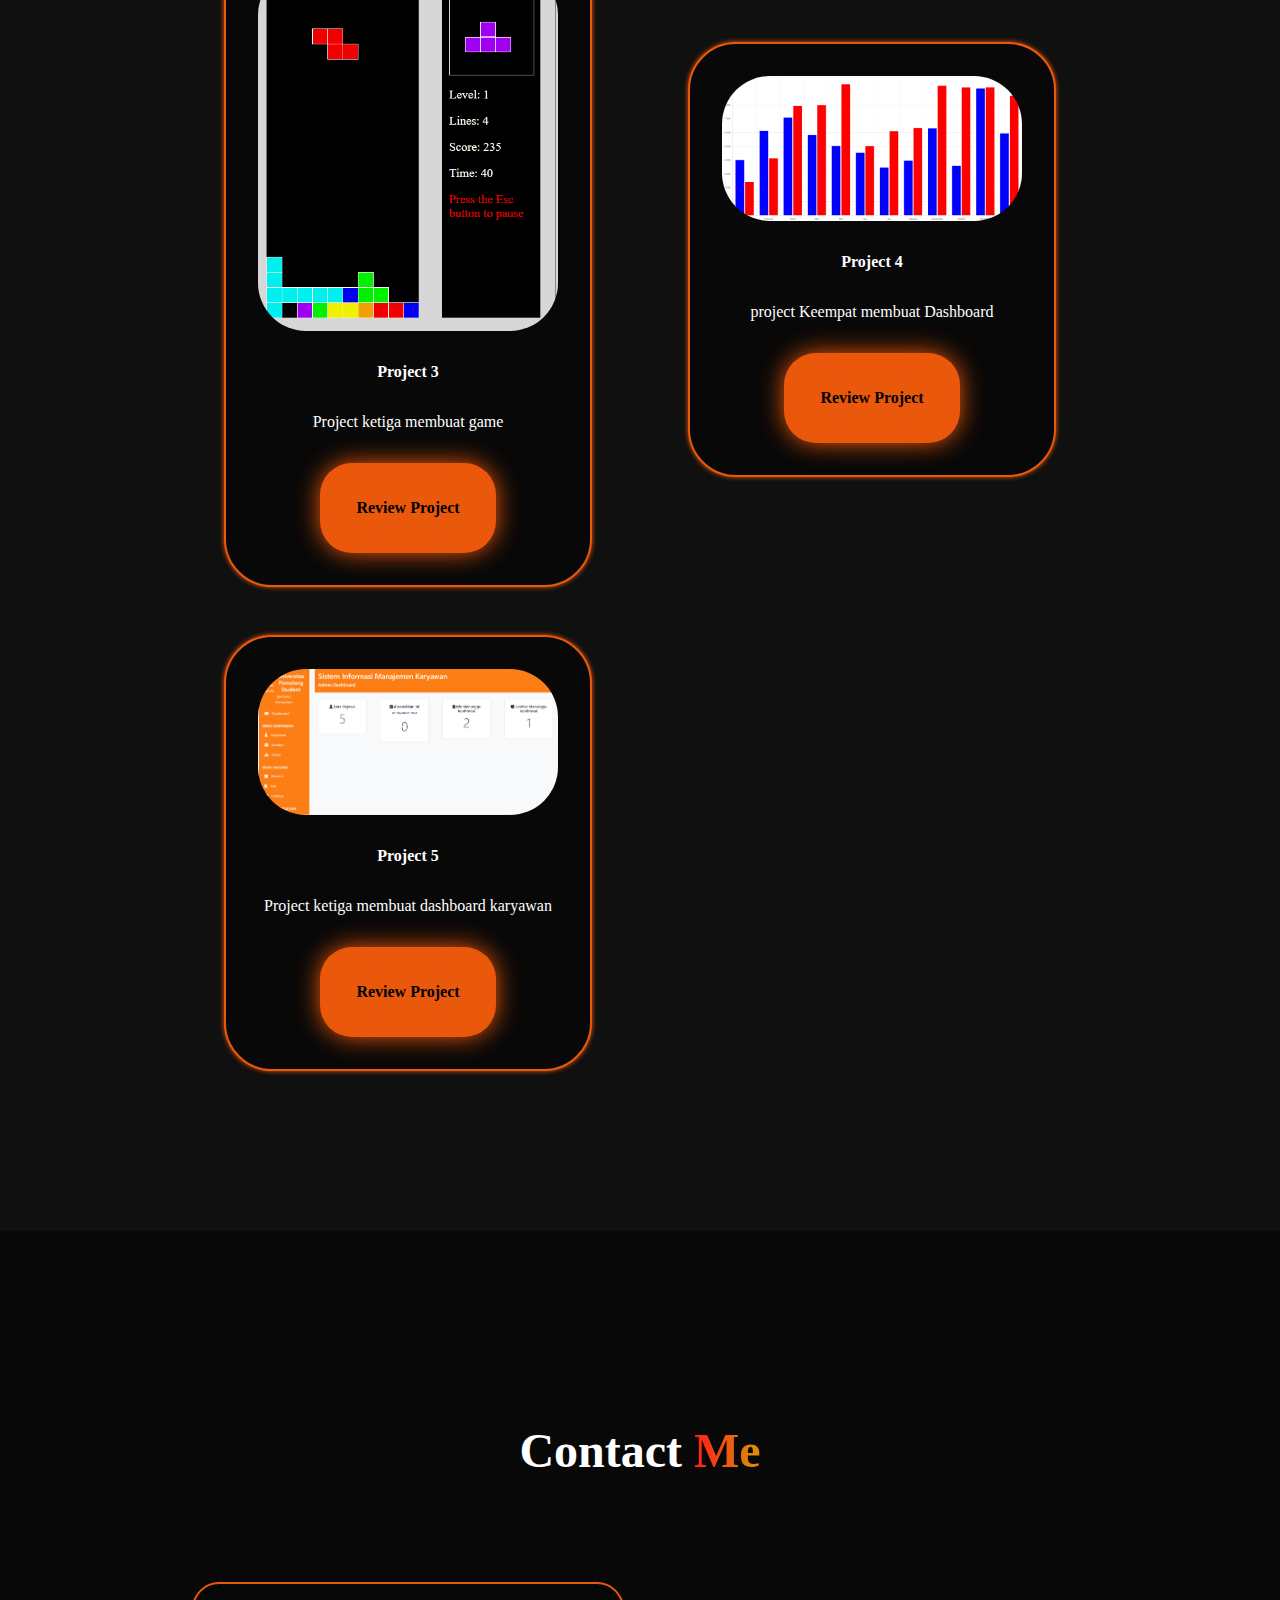
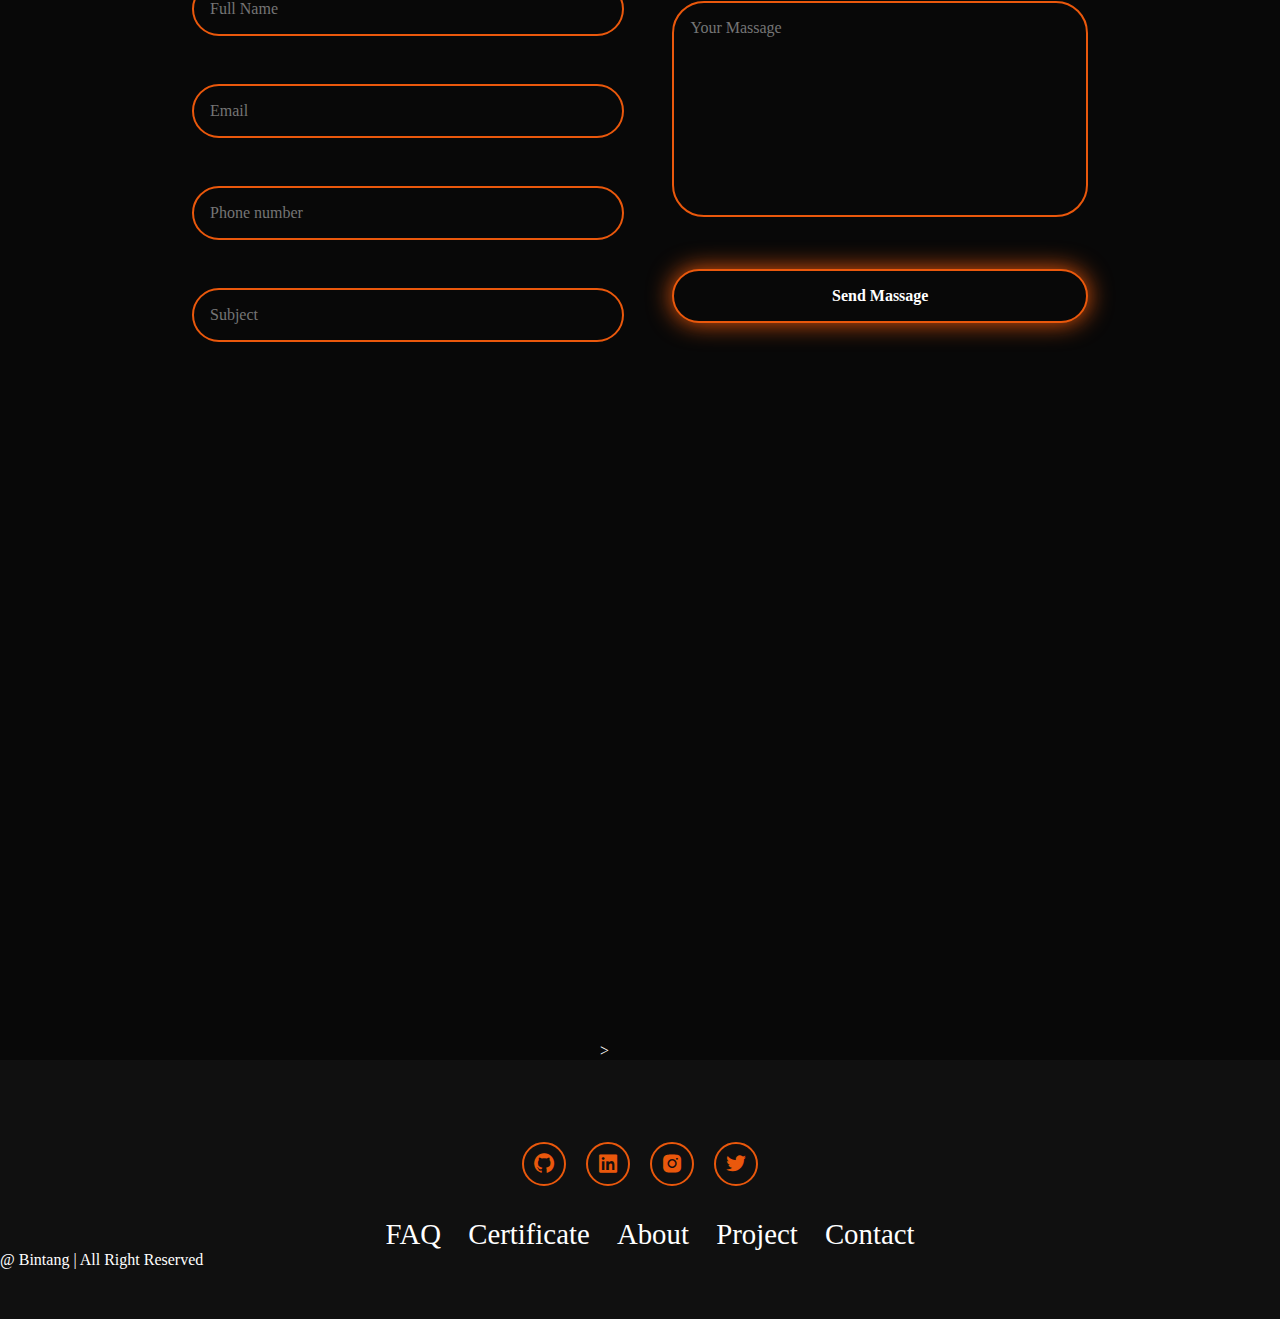
==== commit f440b569: "Update index.html" ====
--- a/index.html
+++ b/index.html
@@ -213,6 +213,9 @@
                 </div>
             </form>
         </section>
+    <title>Google Maps</title>
+    <iframe src="<iframe src="https://www.google.com/maps/embed?pb=!1m18!1m12!1m3!1d3966.084823425316!2d106.45673337428298!3d-6.252554061217716!2m3!1f0!2f0!3f0!3m2!1i1024!2i768!4f13.1!3m3!1m2!1s0x2e42075f9d1b7bc5%3A0x3286c729da510b16!2sMat%20Qowy!5e0!3m2!1sid!2sid!4v1735786111449!5m2!1sid!2sid" width="600" height="450" style="border:0;" allowfullscreen="" loading="lazy" referrerpolicy="no-referrer-when-downgrade"></iframe>>
+    </iframe>
 
         <footer class="footer">
             <div class="social-icons">
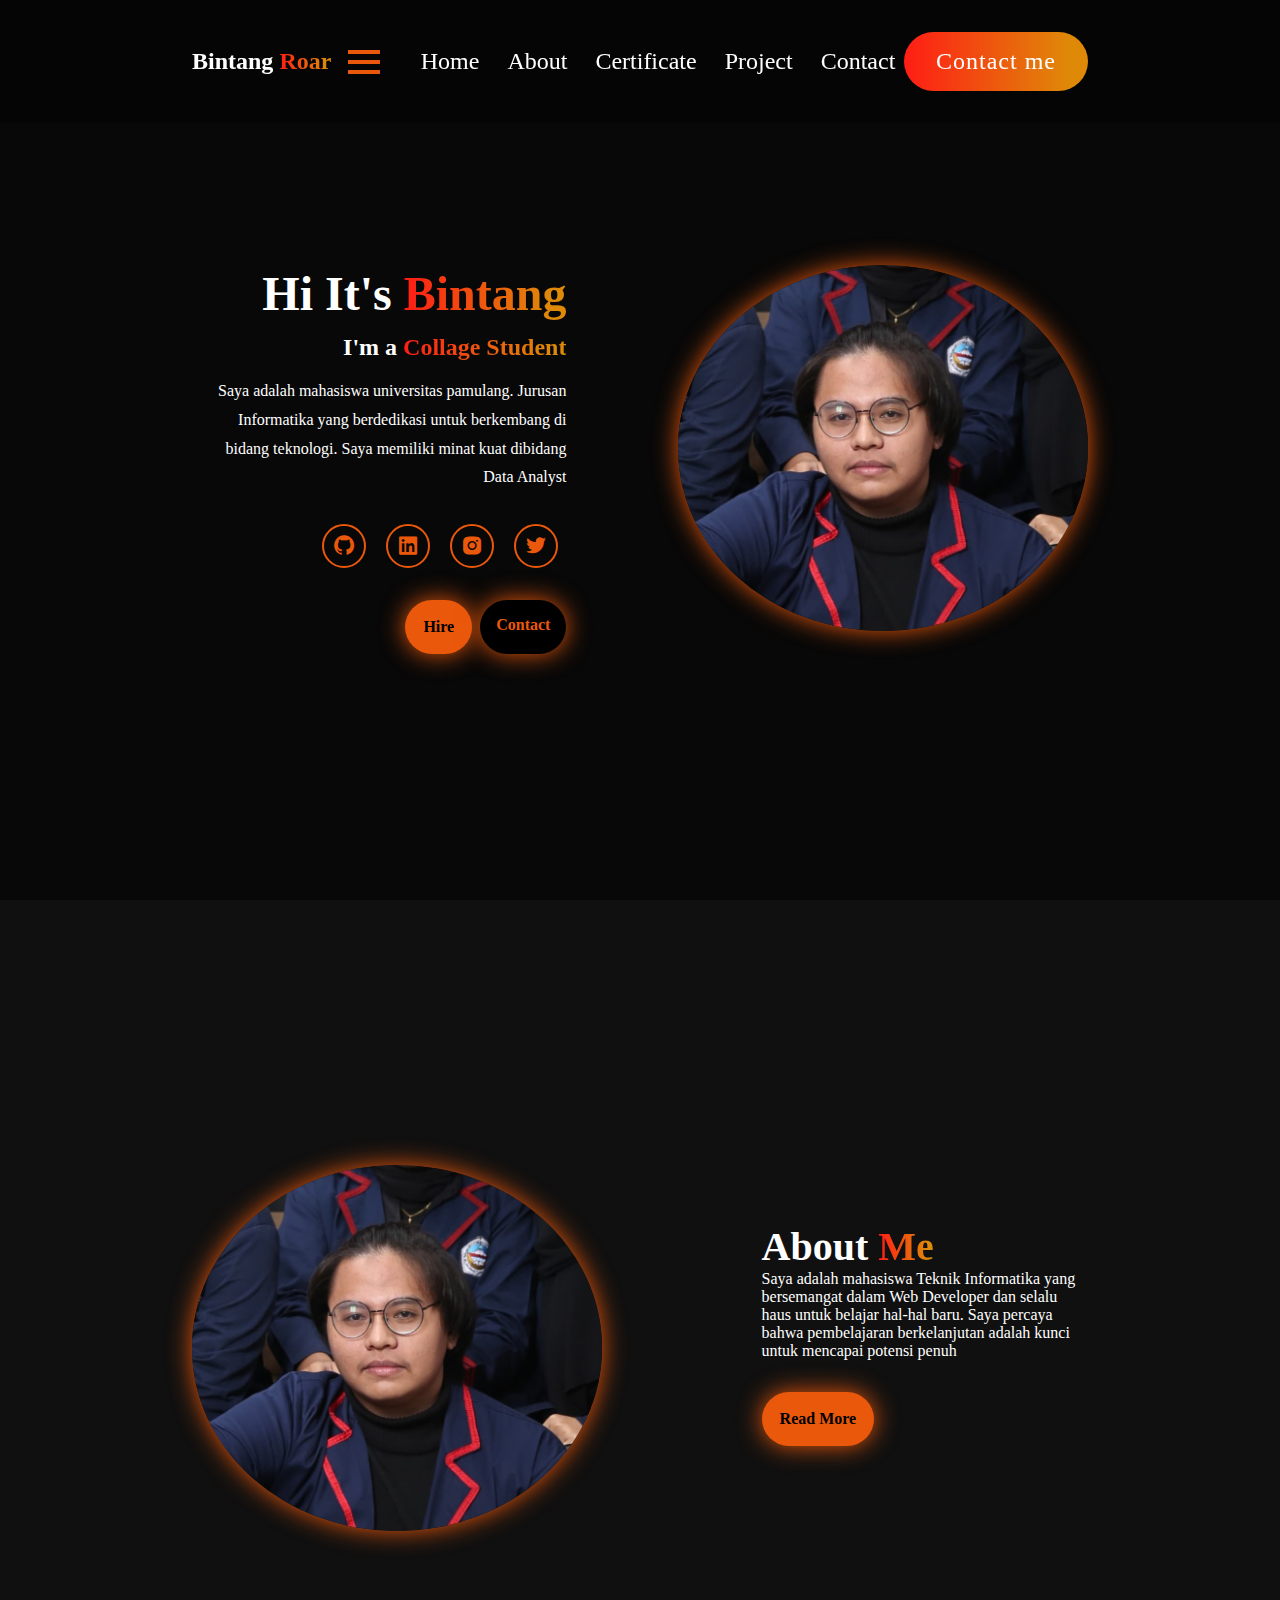
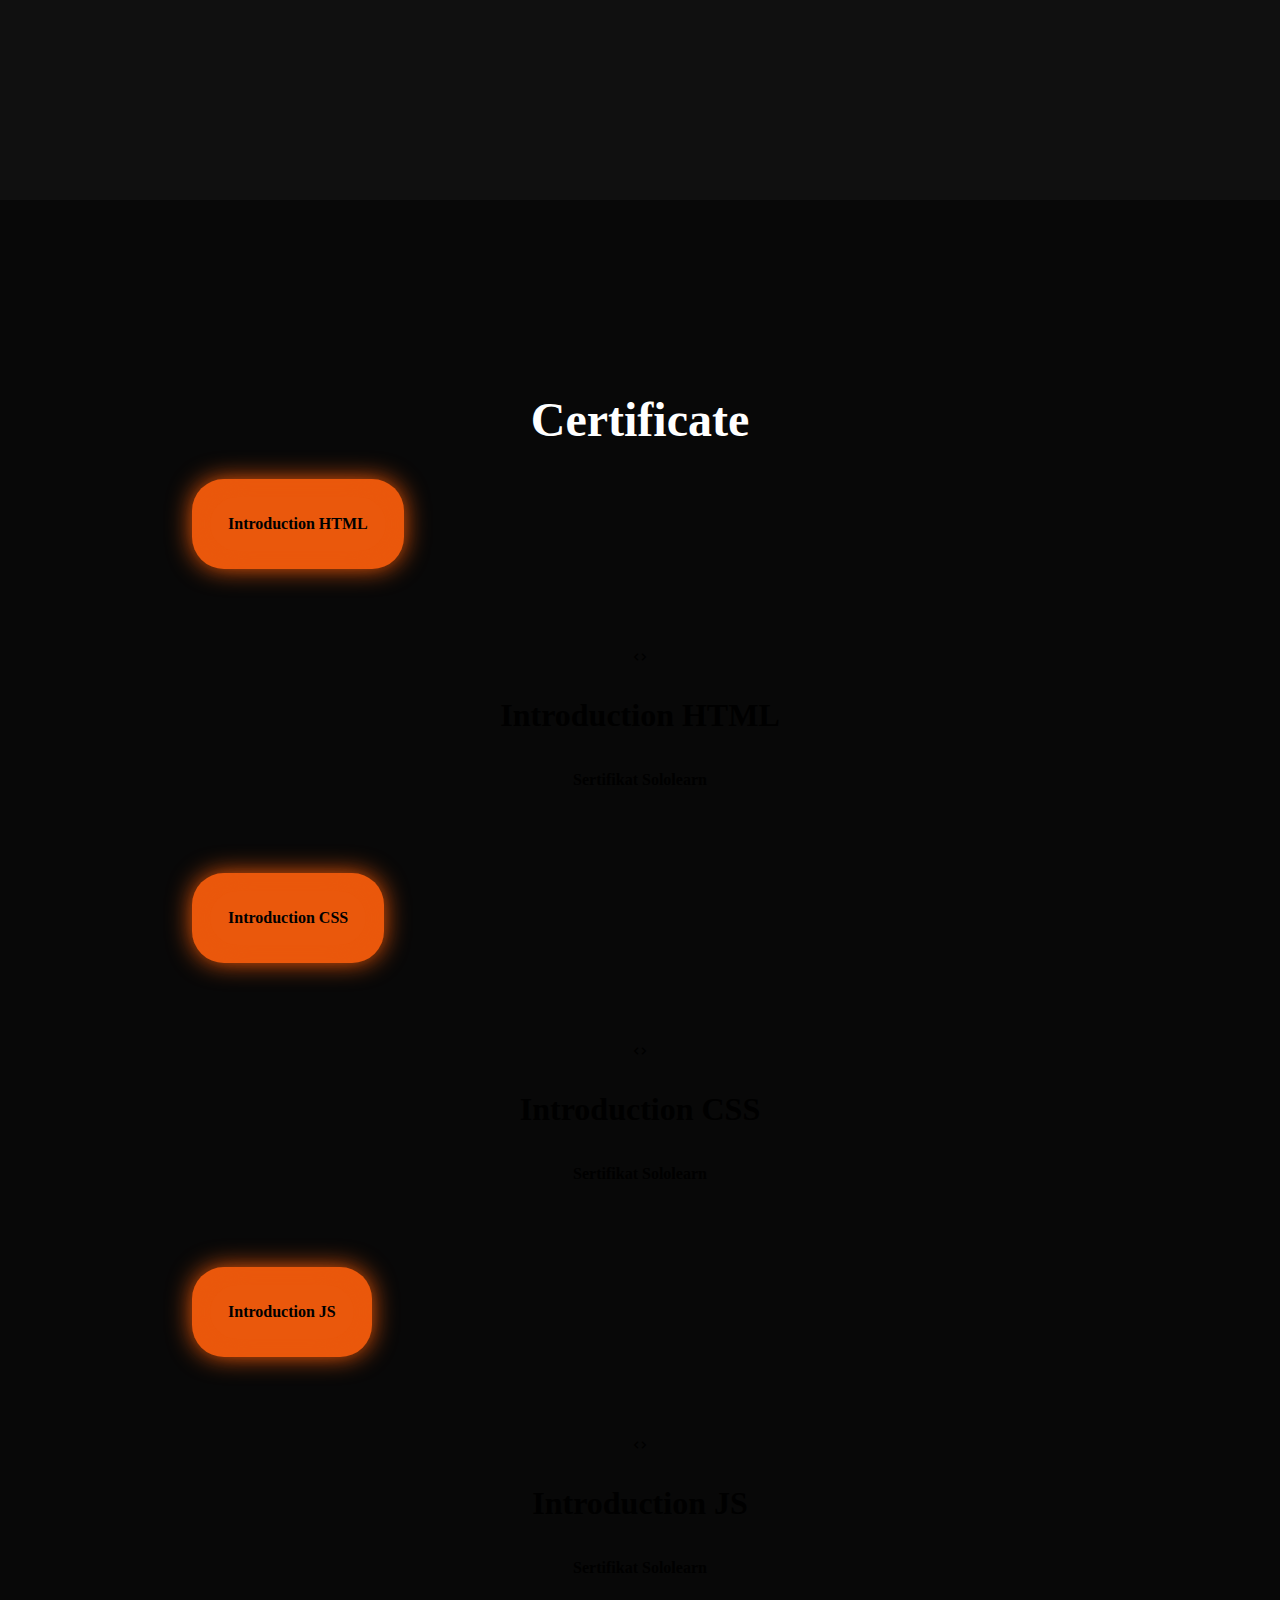
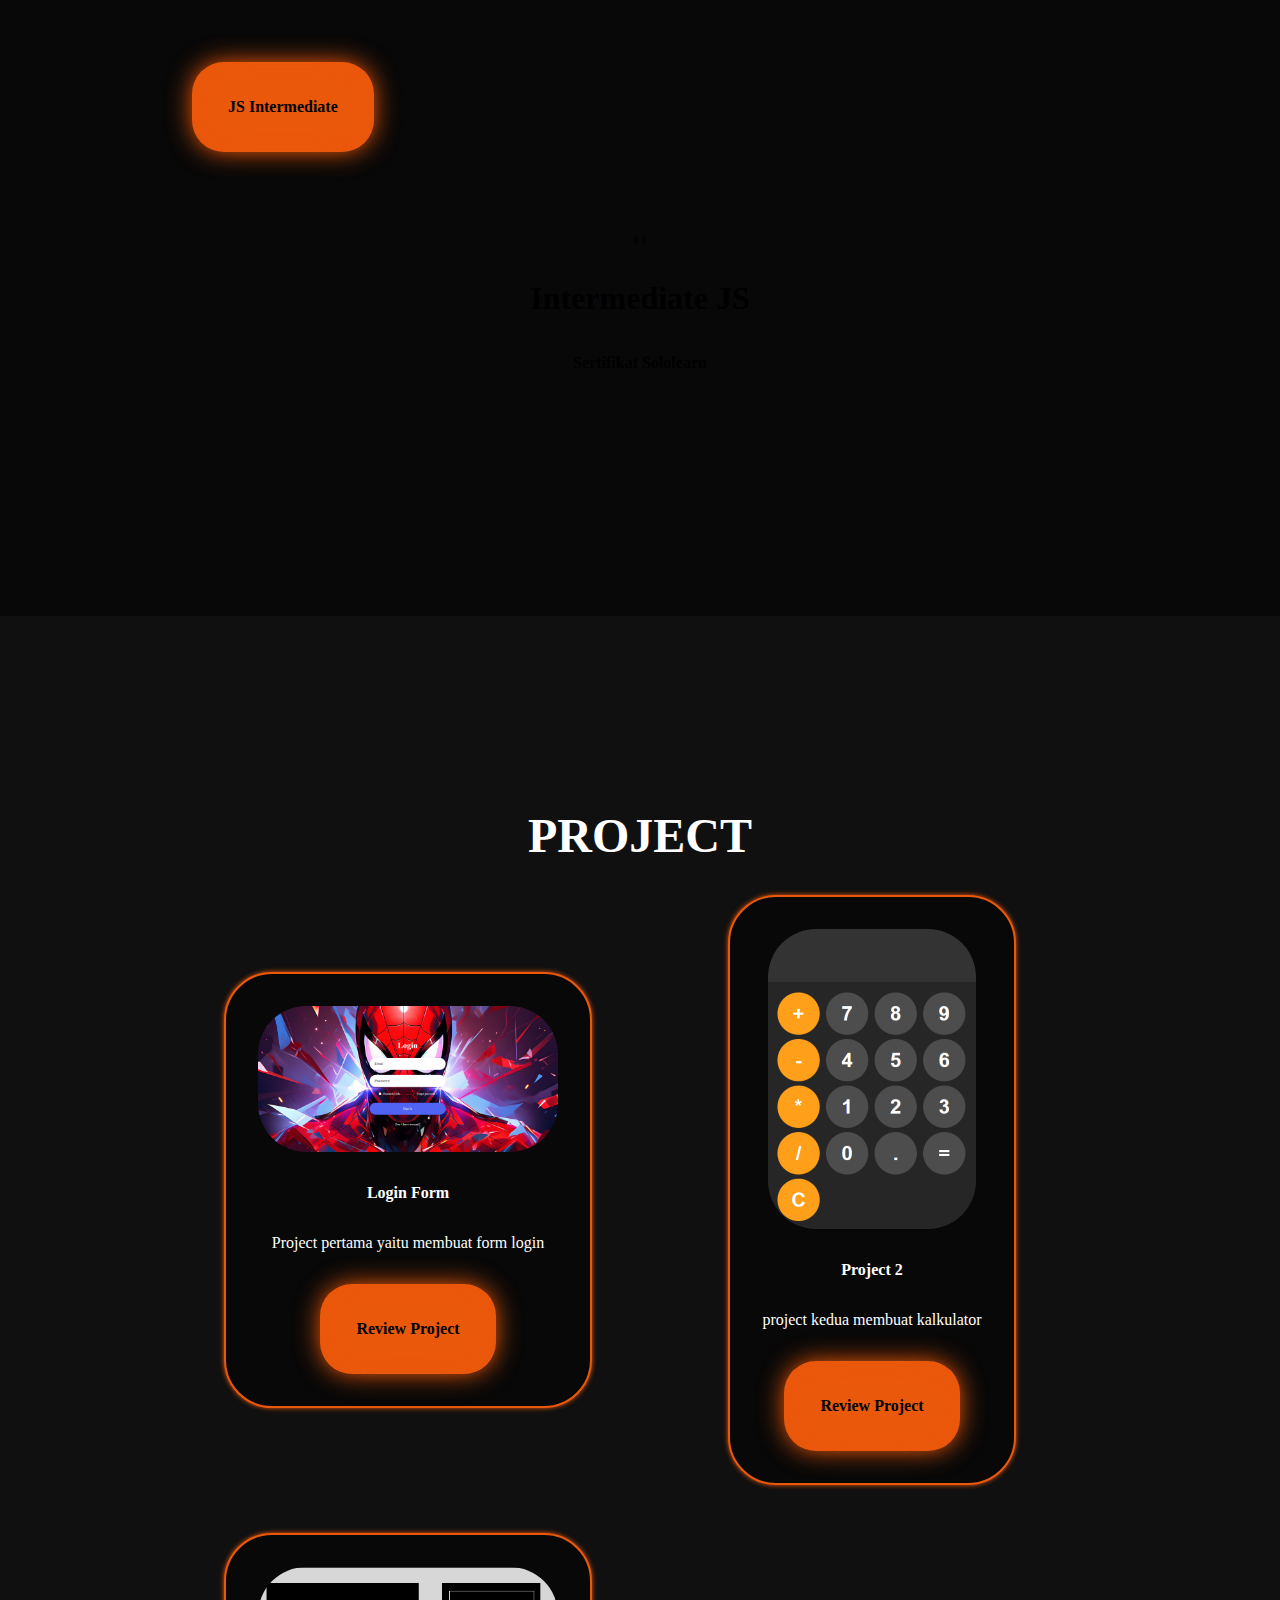
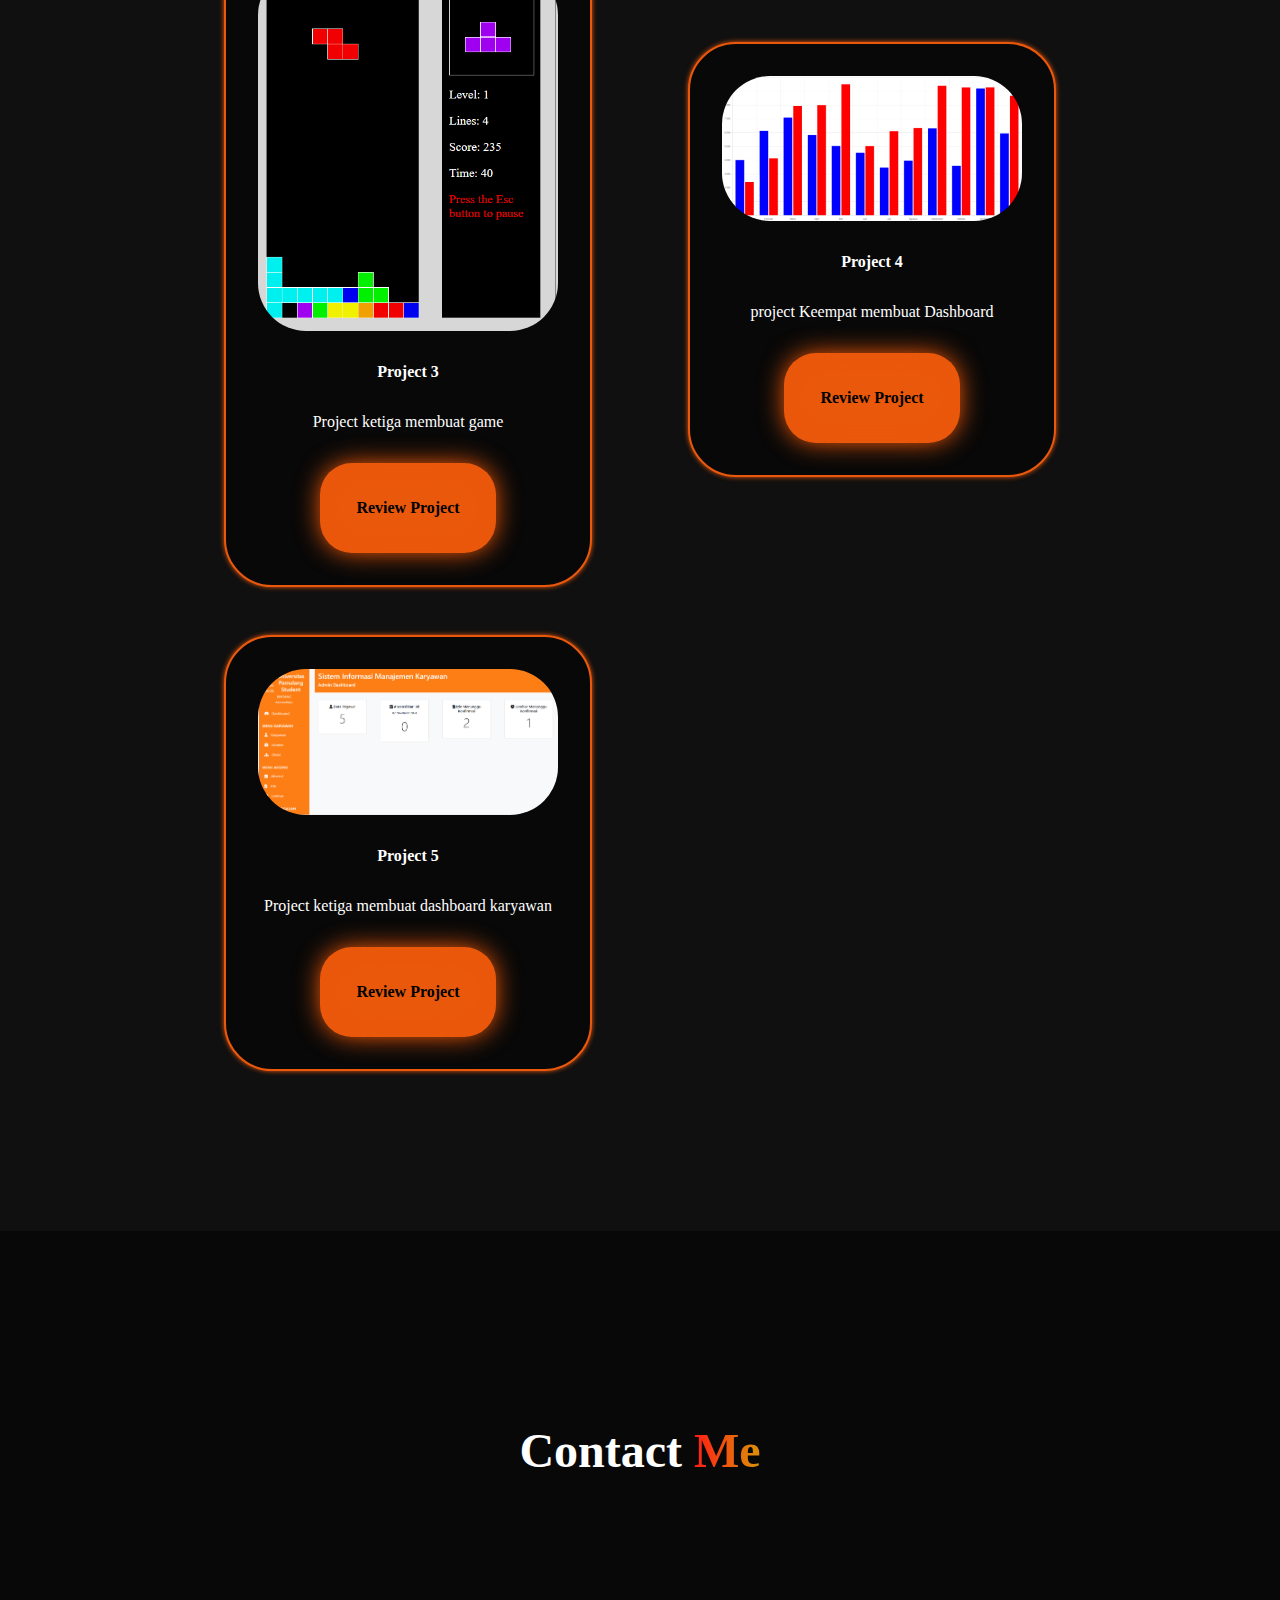
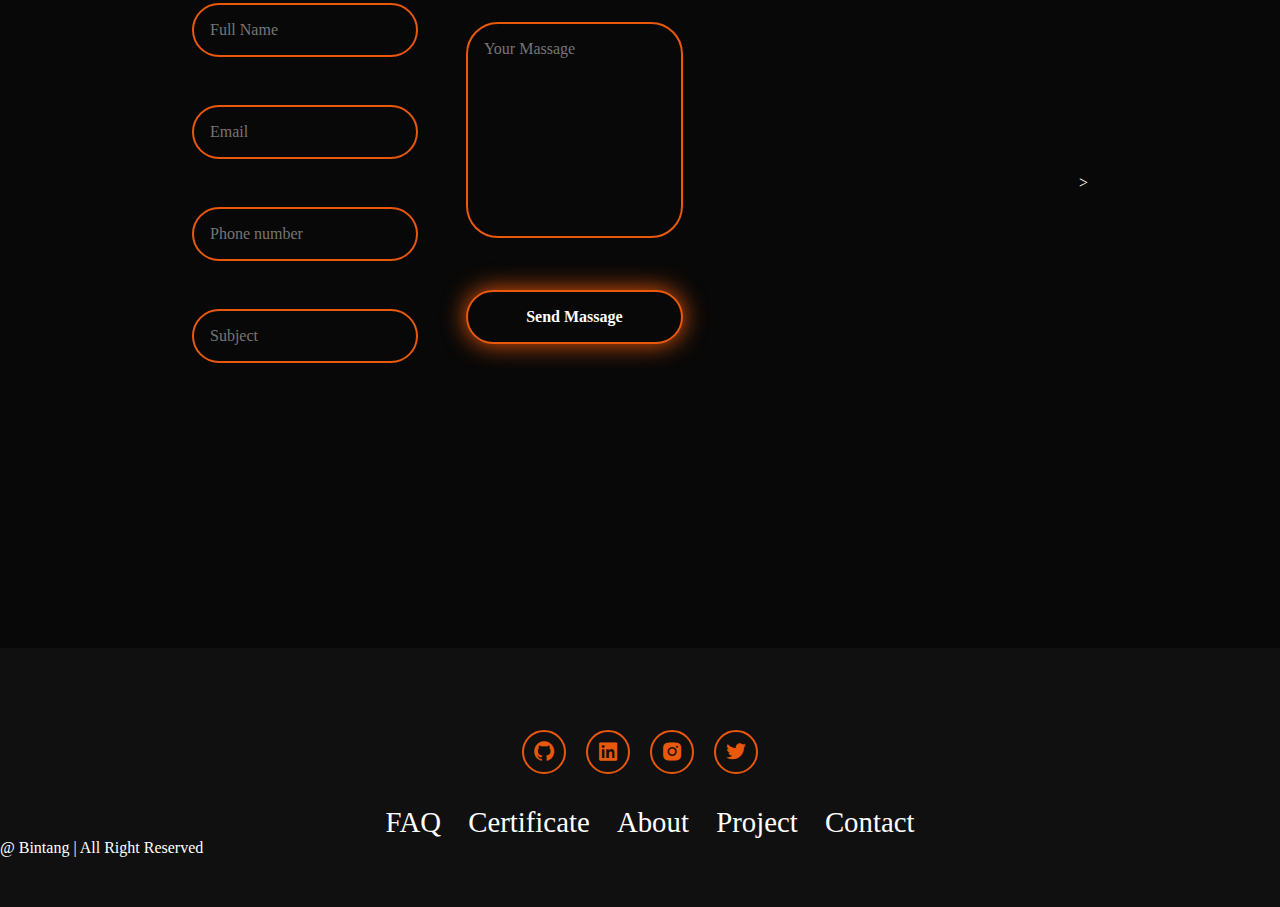
==== commit 5aee4d7d: "Update index.html" ====
--- a/index.html
+++ b/index.html
@@ -211,11 +211,12 @@
                     <textarea name="" id="" placeholder="Your Massage" cols="30" rows="10"></textarea>
                     <input type="submit" value="Send Massage" class="btn">
                 </div>
+                <title>Google Maps</title>
+                <iframe src="<iframe src="https://www.google.com/maps/embed?pb=!1m18!1m12!1m3!1d3966.084823425316!2d106.45673337428298!3d-6.252554061217716!2m3!1f0!2f0!3f0!3m2!1i1024!2i768!4f13.1!3m3!1m2!1s0x2e42075f9d1b7bc5%3A0x3286c729da510b16!2sMat%20Qowy!5e0!3m2!1sid!2sid!4v1735786111449!5m2!1sid!2sid" width="600" height="450" style="border:0;" allowfullscreen="" loading="lazy" referrerpolicy="no-referrer-when-downgrade"></iframe>>
+                </iframe>
+                
             </form>
         </section>
-    <title>Google Maps</title>
-    <iframe src="<iframe src="https://www.google.com/maps/embed?pb=!1m18!1m12!1m3!1d3966.084823425316!2d106.45673337428298!3d-6.252554061217716!2m3!1f0!2f0!3f0!3m2!1i1024!2i768!4f13.1!3m3!1m2!1s0x2e42075f9d1b7bc5%3A0x3286c729da510b16!2sMat%20Qowy!5e0!3m2!1sid!2sid!4v1735786111449!5m2!1sid!2sid" width="600" height="450" style="border:0;" allowfullscreen="" loading="lazy" referrerpolicy="no-referrer-when-downgrade"></iframe>>
-    </iframe>
 
         <footer class="footer">
             <div class="social-icons">
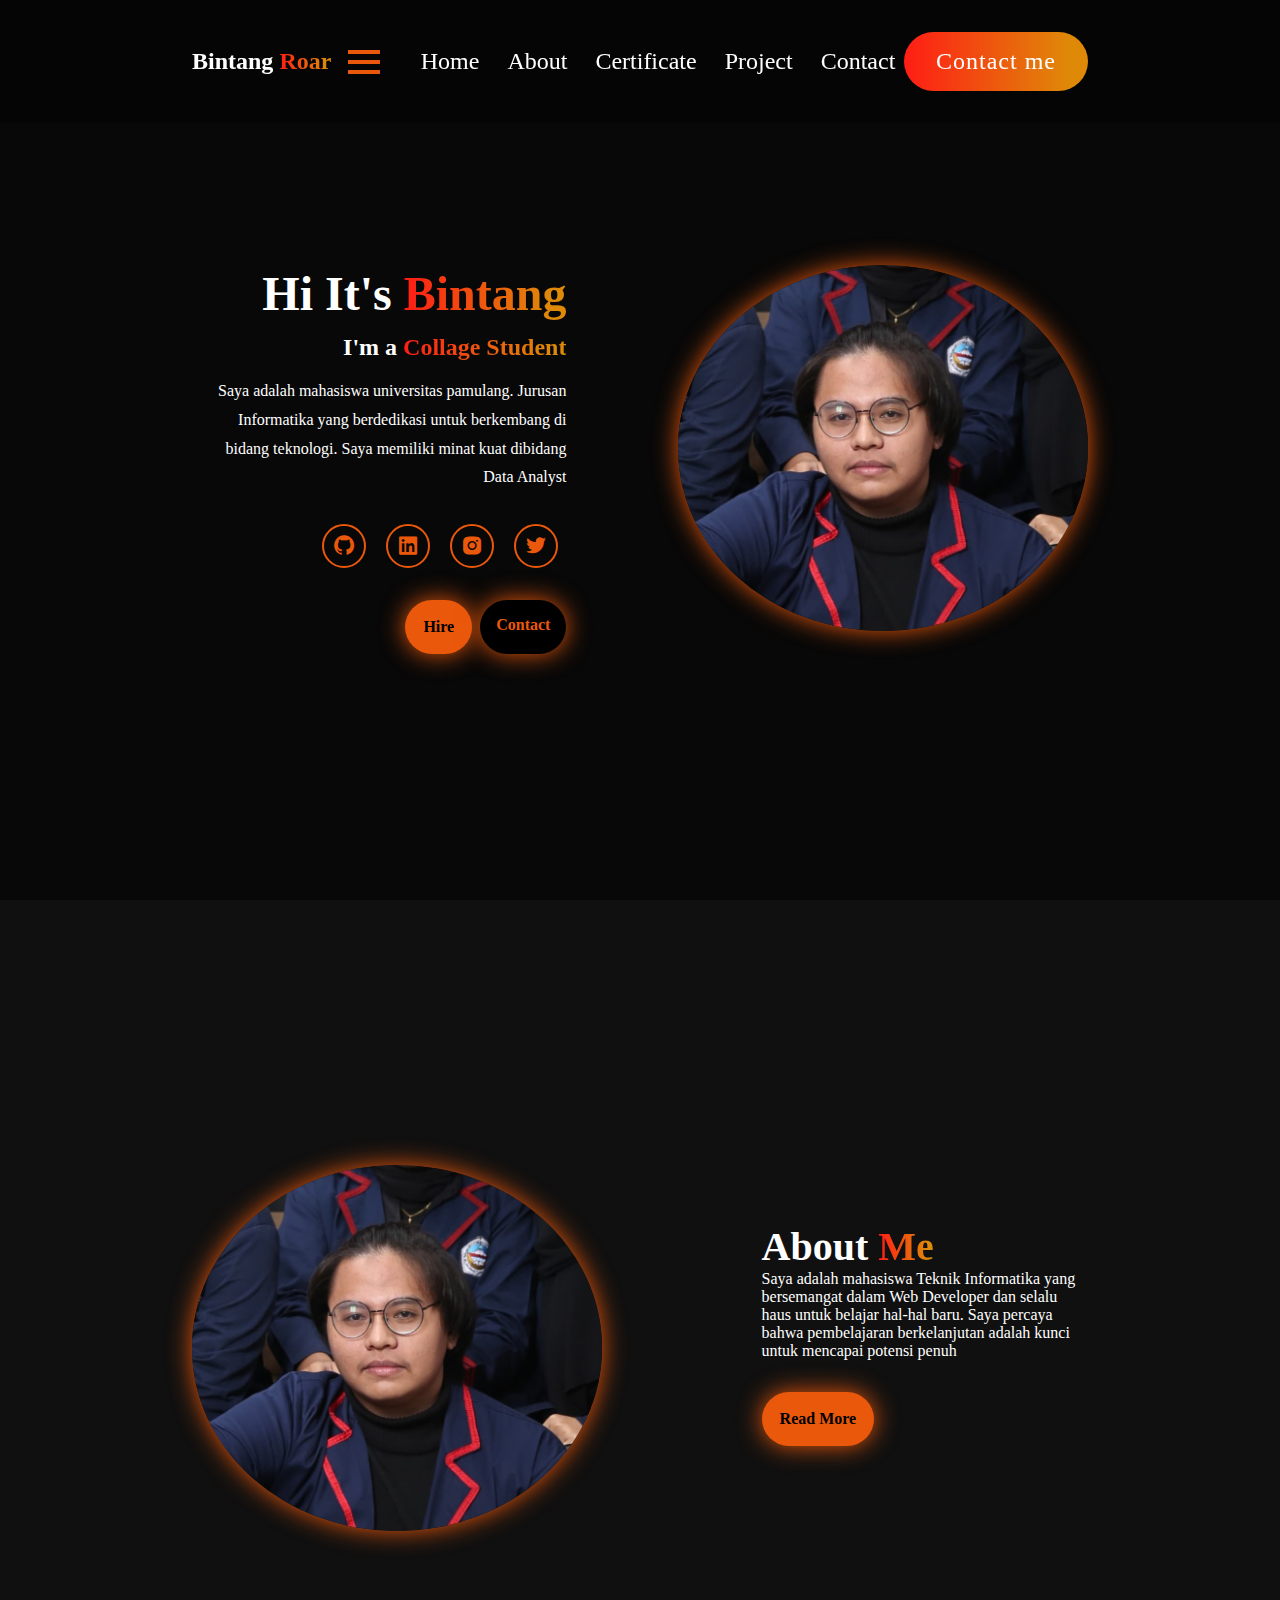
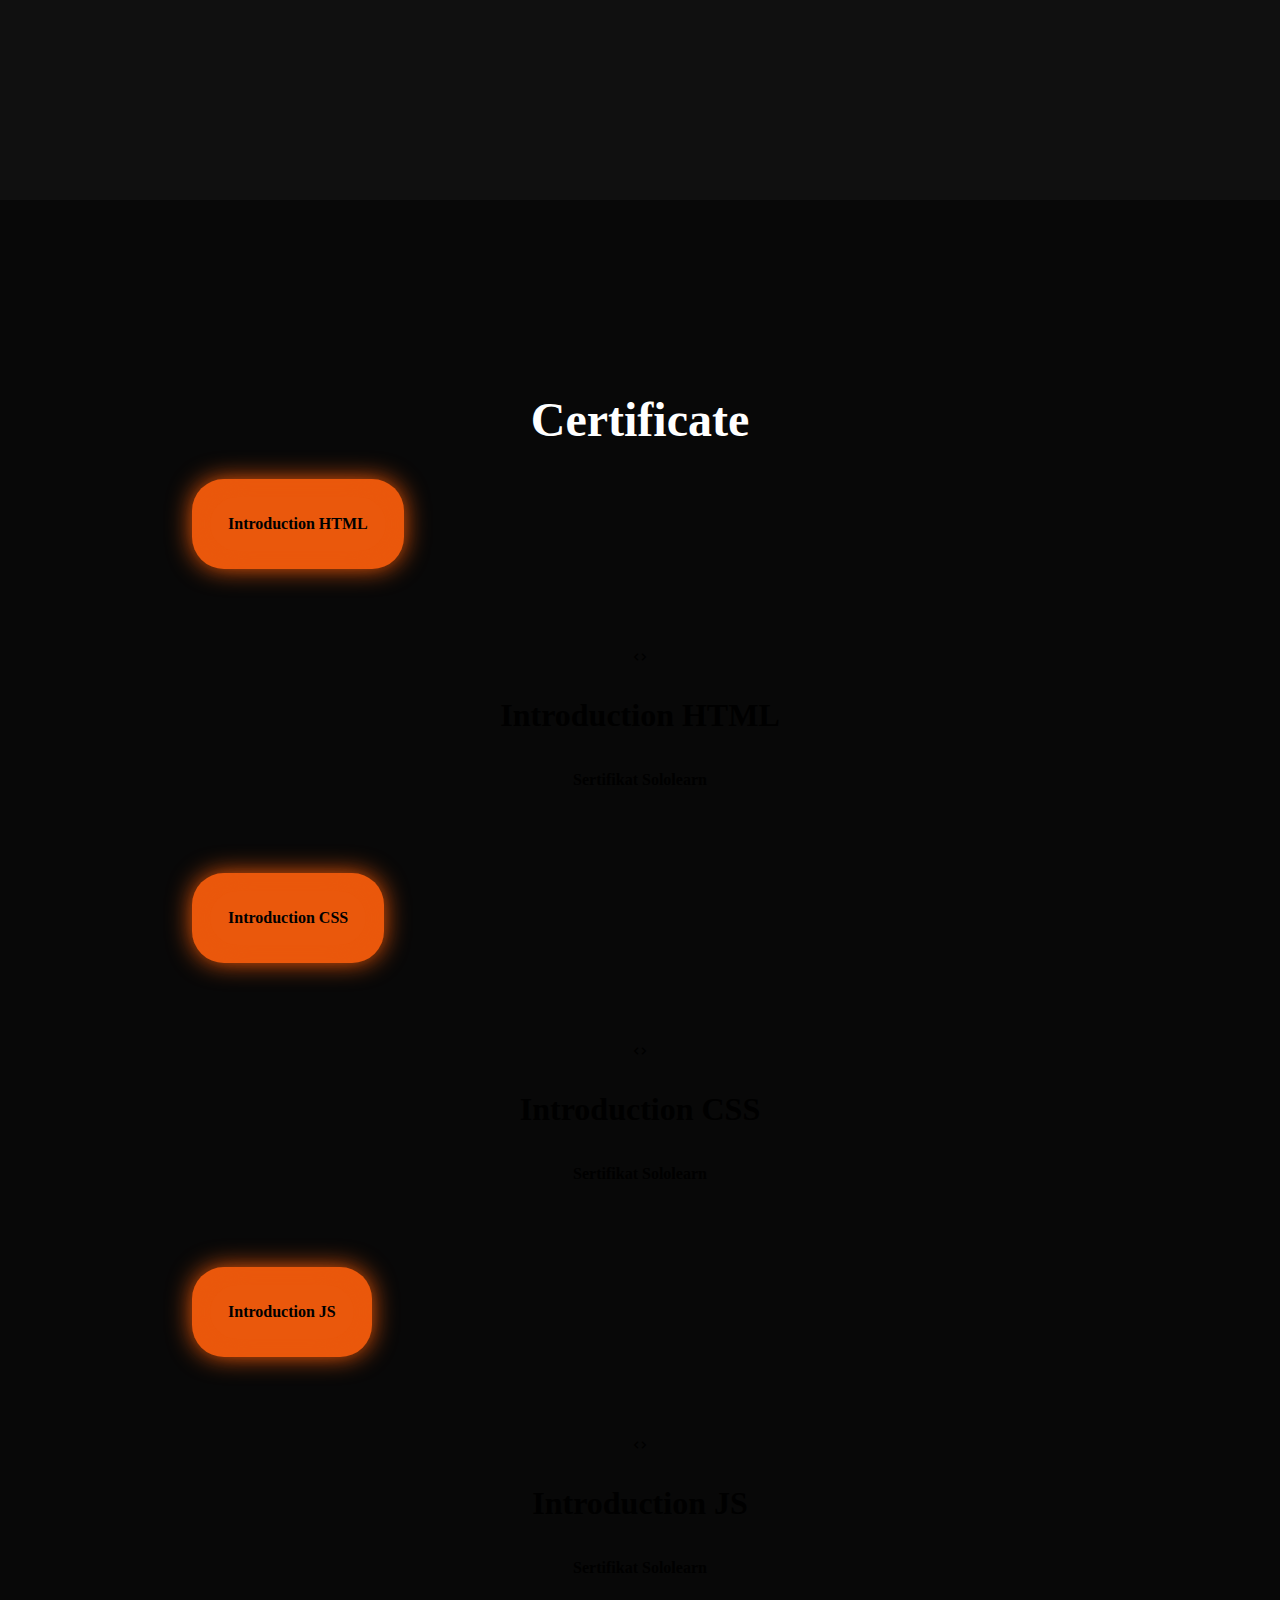
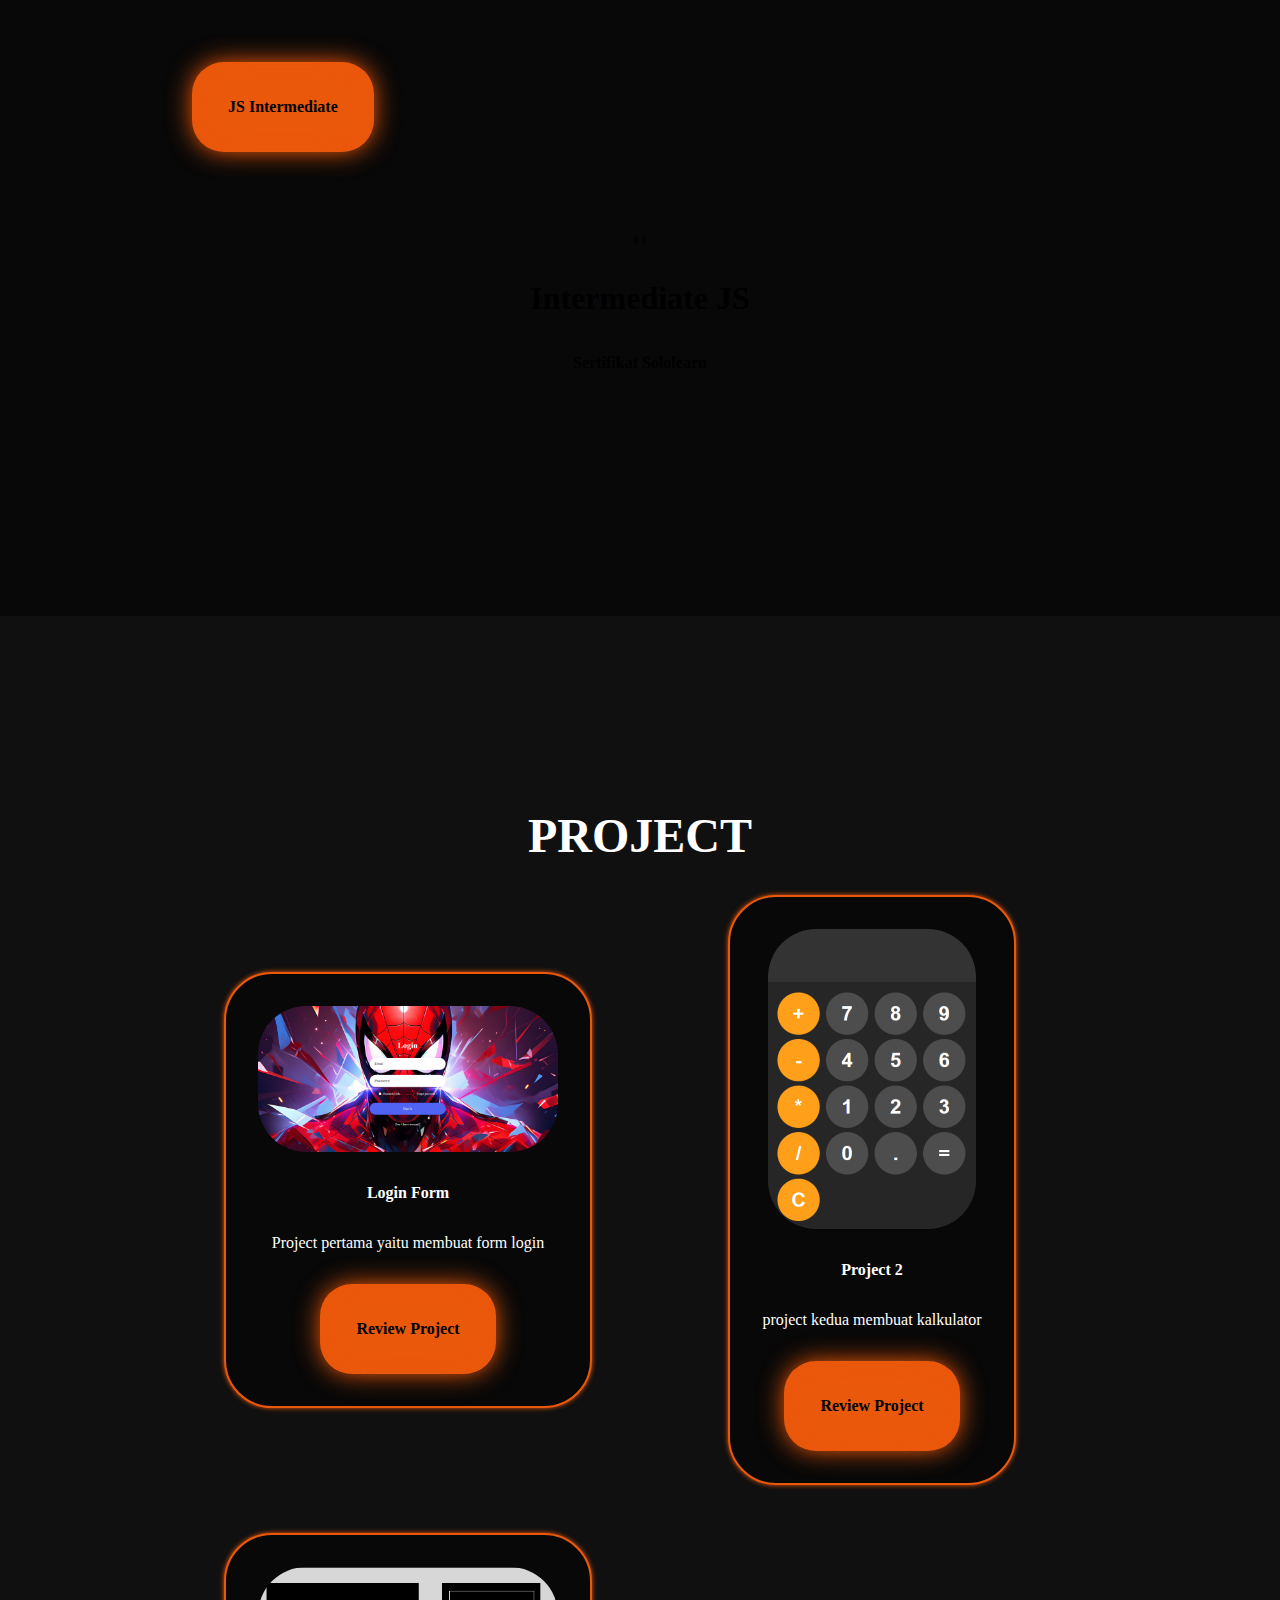
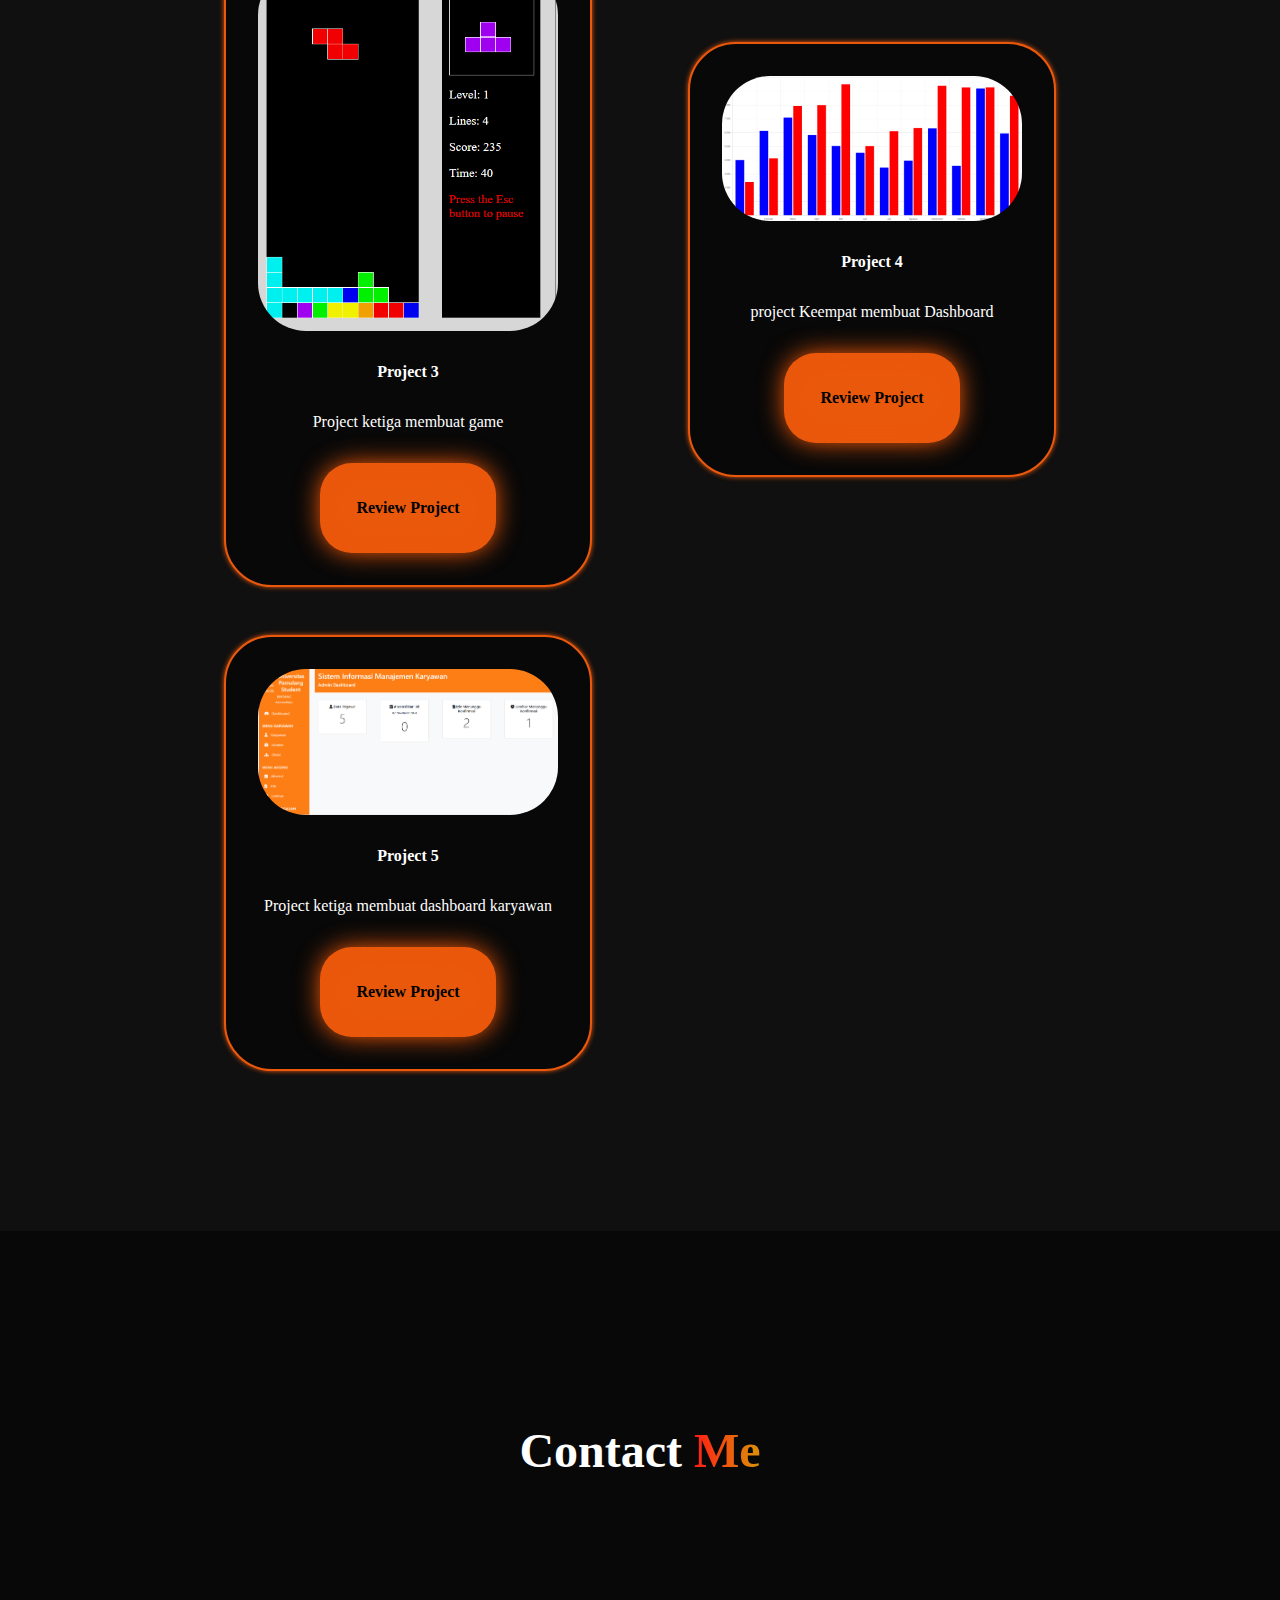
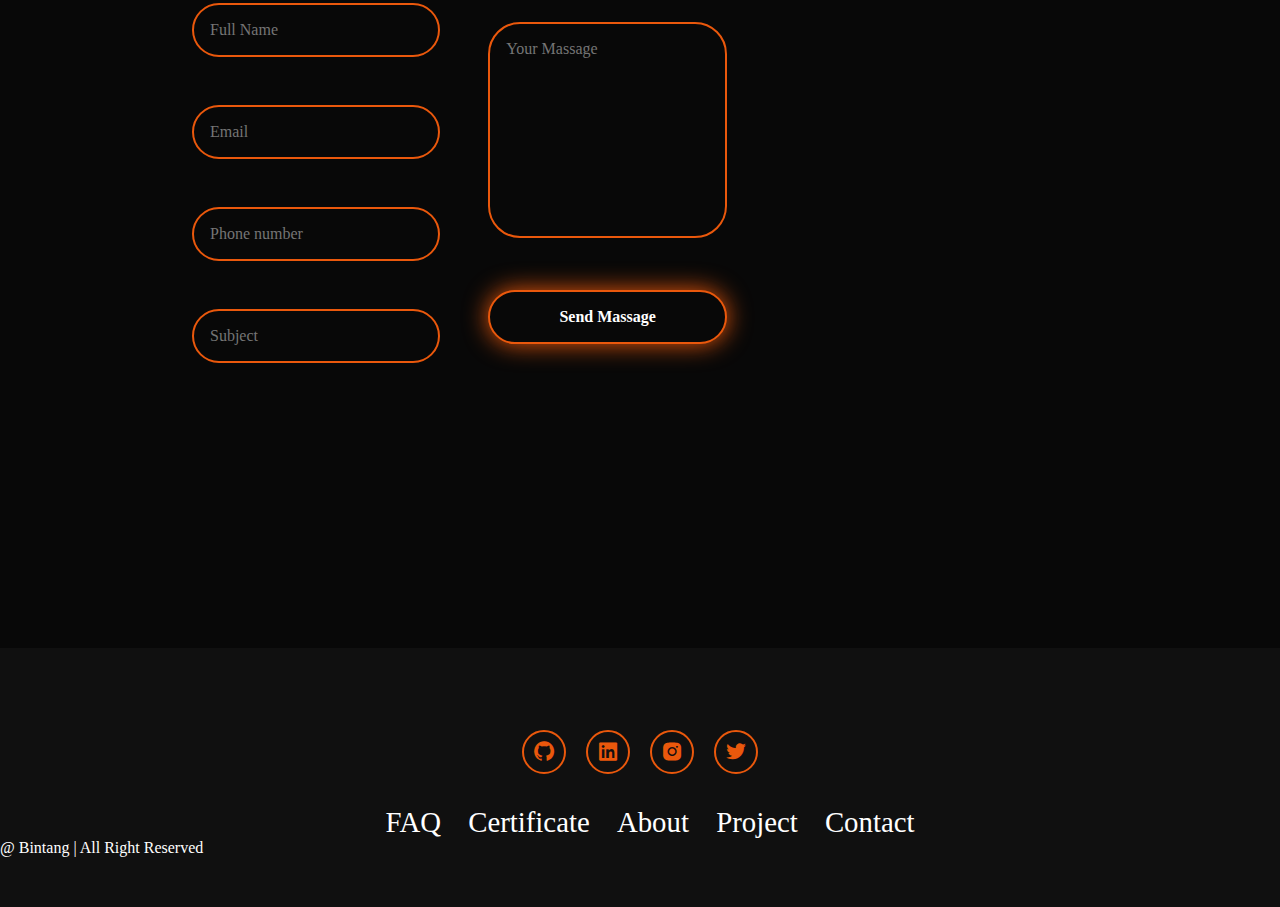
==== commit b6b550a5: "Update index.html" ====
--- a/index.html
+++ b/index.html
@@ -212,8 +212,7 @@
                     <input type="submit" value="Send Massage" class="btn">
                 </div>
                 <title>Google Maps</title>
-                <iframe src="<iframe src="https://www.google.com/maps/embed?pb=!1m18!1m12!1m3!1d3966.084823425316!2d106.45673337428298!3d-6.252554061217716!2m3!1f0!2f0!3f0!3m2!1i1024!2i768!4f13.1!3m3!1m2!1s0x2e42075f9d1b7bc5%3A0x3286c729da510b16!2sMat%20Qowy!5e0!3m2!1sid!2sid!4v1735786111449!5m2!1sid!2sid" width="600" height="450" style="border:0;" allowfullscreen="" loading="lazy" referrerpolicy="no-referrer-when-downgrade"></iframe>>
-                </iframe>
+                <iframe src="https://www.google.com/maps/embed?pb=!1m18!1m12!1m3!1d3966.084823425316!2d106.45673337428298!3d-6.252554061217716!2m3!1f0!2f0!3f0!3m2!1i1024!2i768!4f13.1!3m3!1m2!1s0x2e42075f9d1b7bc5%3A0x3286c729da510b16!2sMat%20Qowy!5e0!3m2!1sid!2sid!4v1735786111449!5m2!1sid!2sid" width="600" height="450" style="border:0;" allowfullscreen="" loading="lazy" referrerpolicy="no-referrer-when-downgrade"></iframe>
                 
             </form>
         </section>
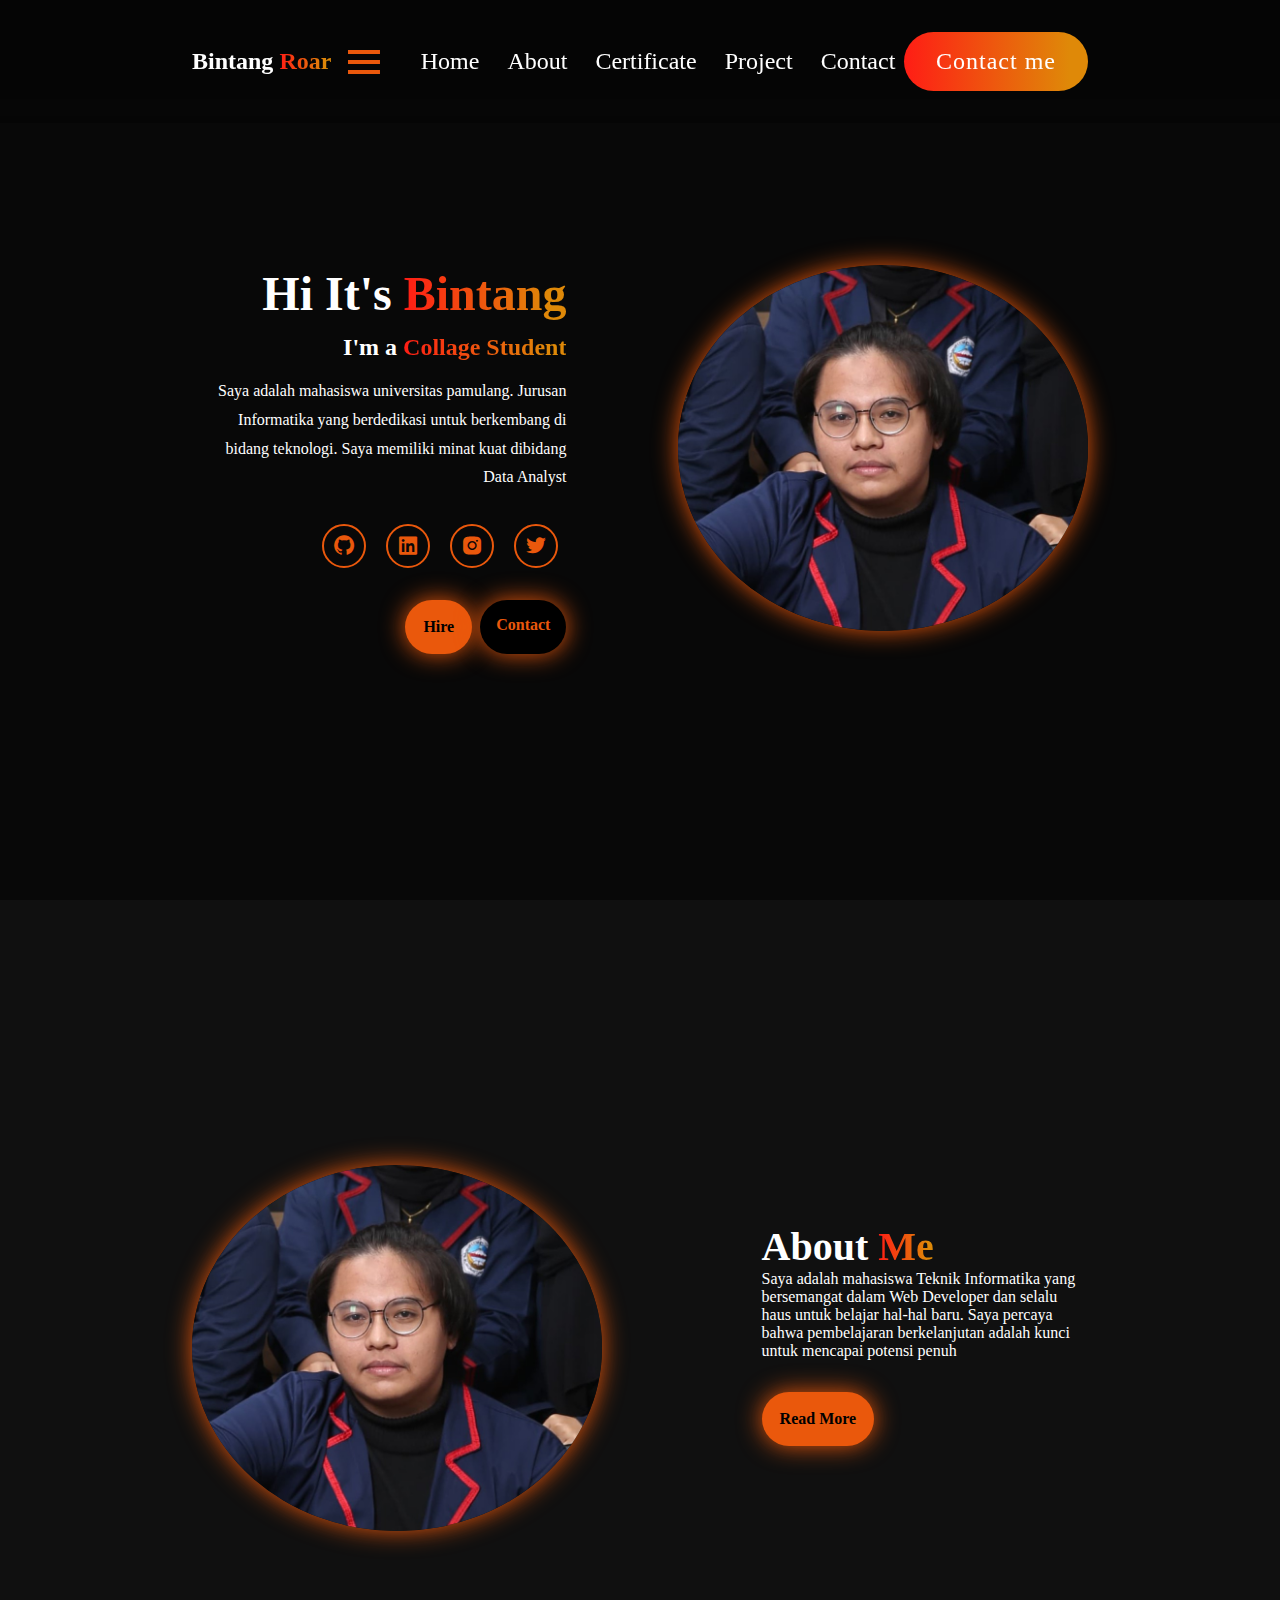
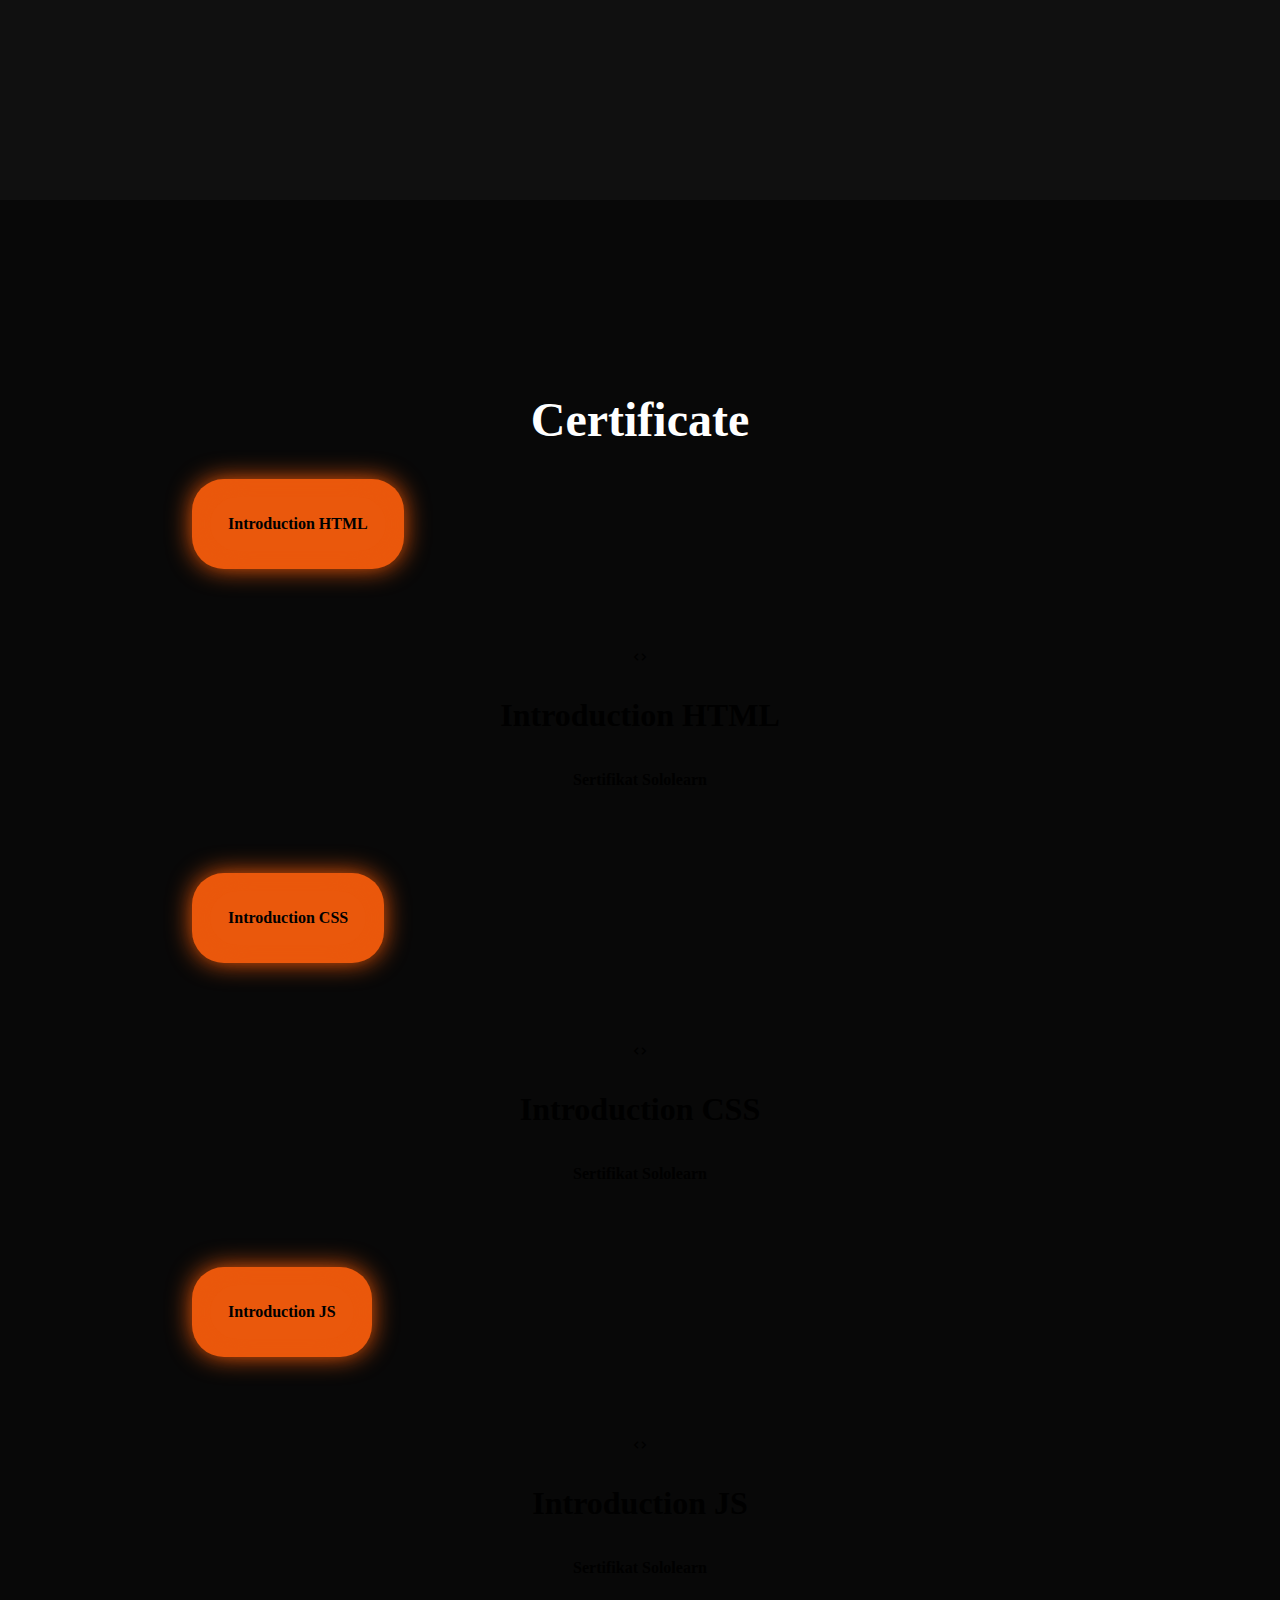
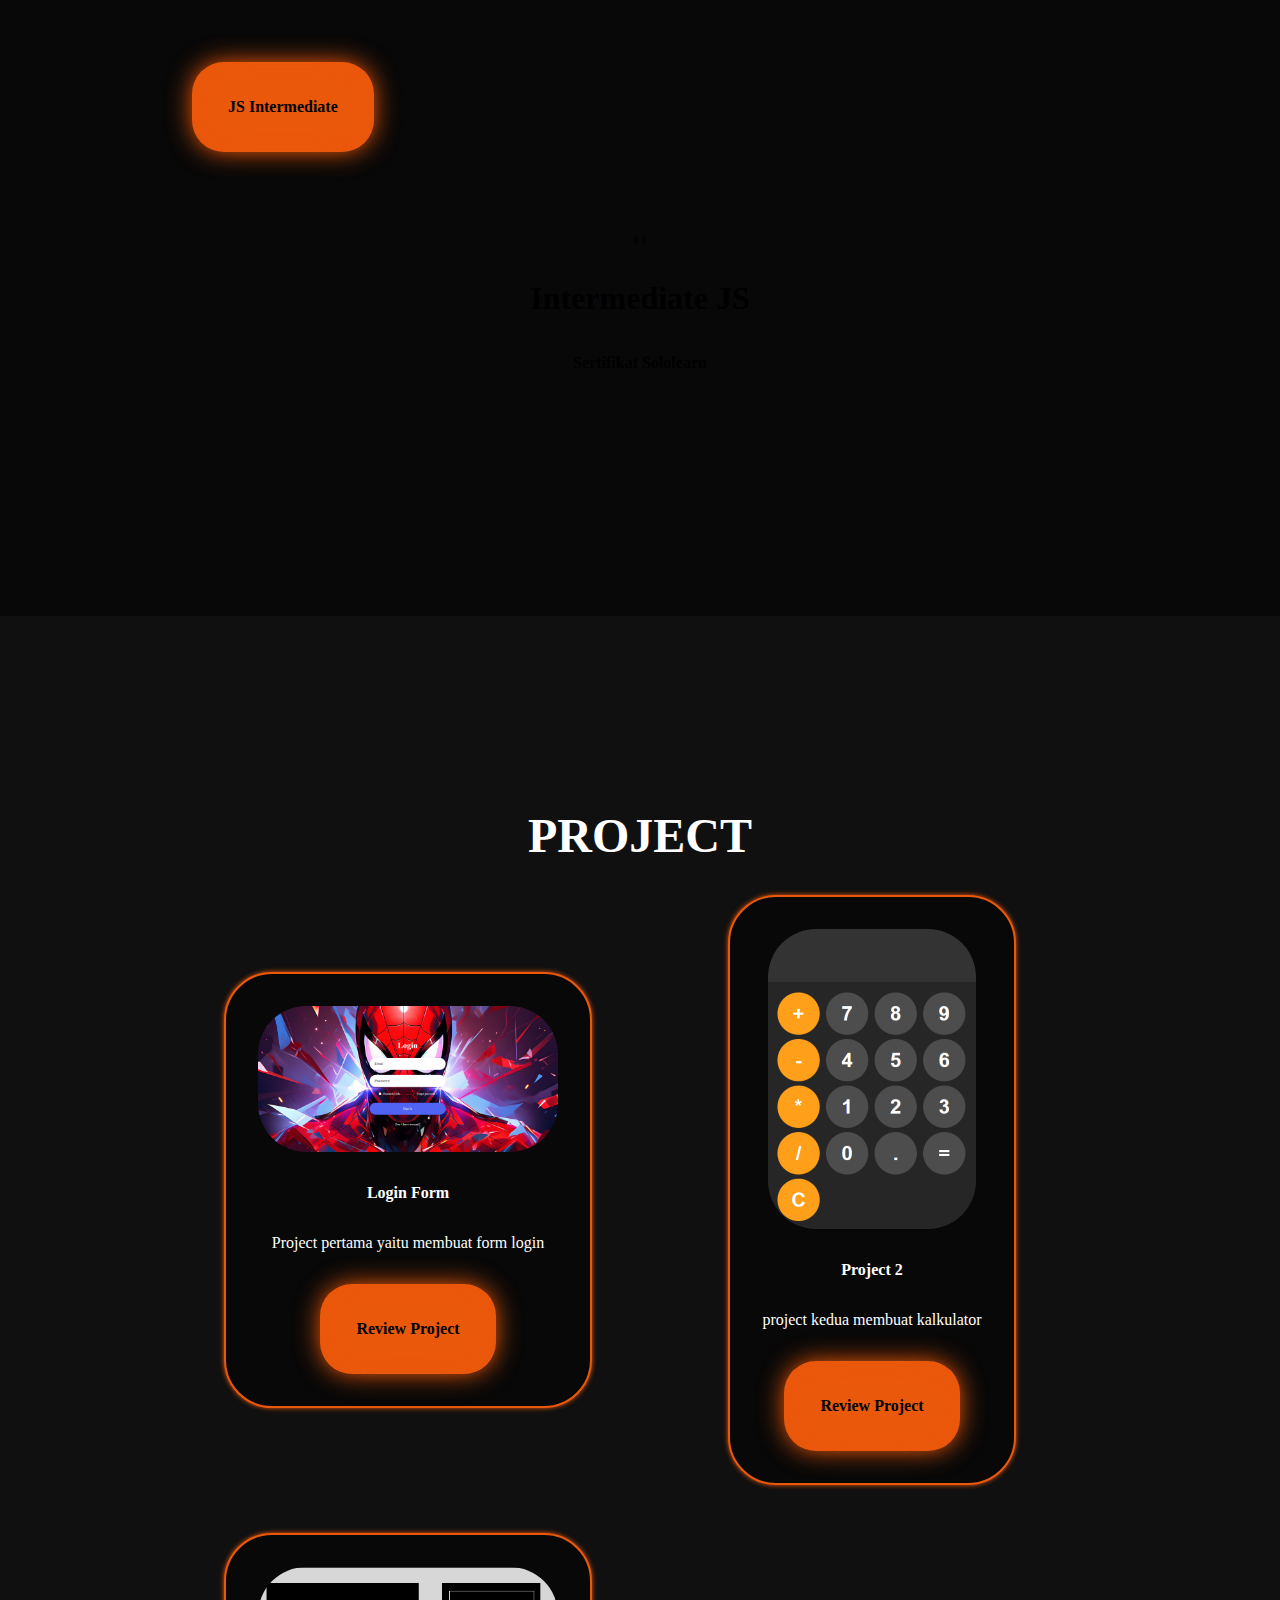
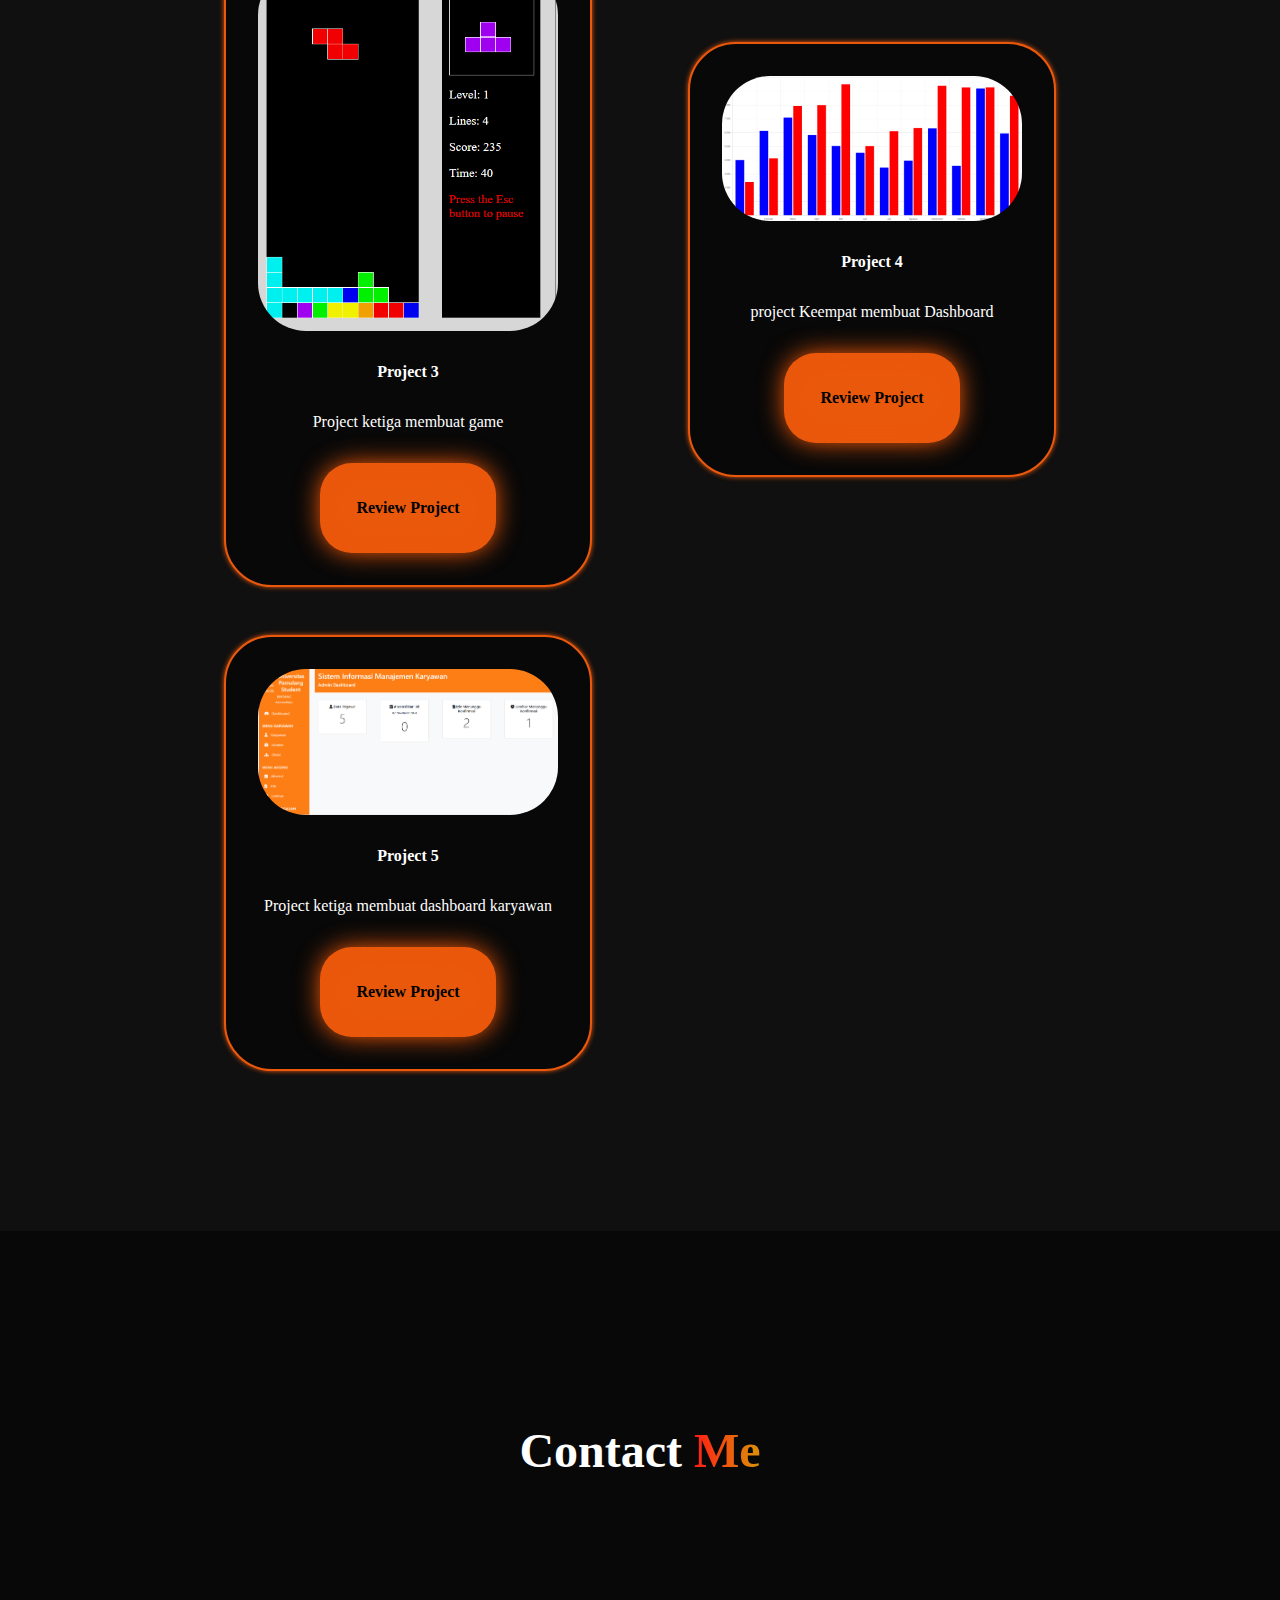
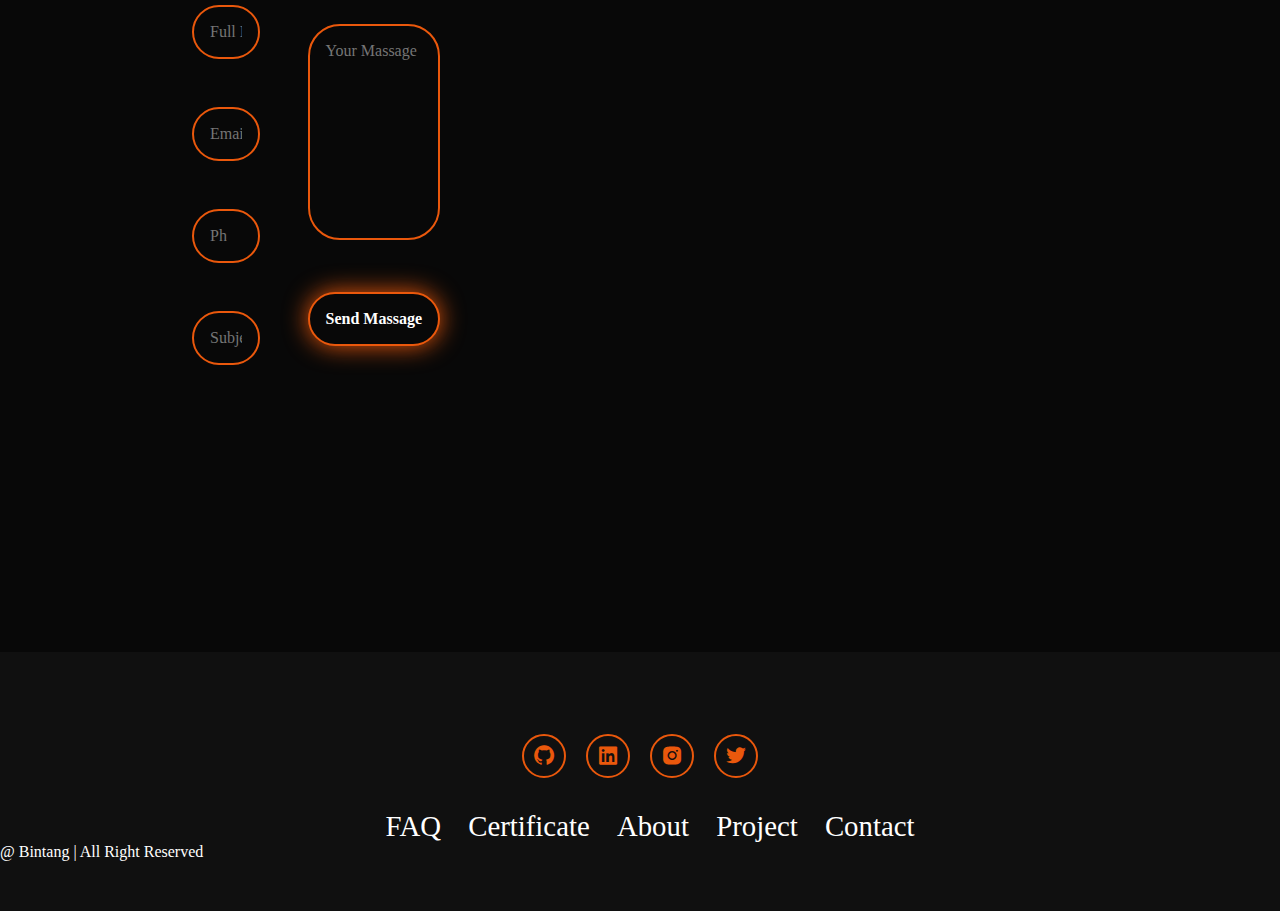
==== commit cb55e9d7: "Update index.html" ====
--- a/index.html
+++ b/index.html
@@ -211,8 +211,8 @@
                     <textarea name="" id="" placeholder="Your Massage" cols="30" rows="10"></textarea>
                     <input type="submit" value="Send Massage" class="btn">
                 </div>
-                <title>Google Maps</title>
-                <iframe src="https://www.google.com/maps/embed?pb=!1m18!1m12!1m3!1d3966.084823425316!2d106.45673337428298!3d-6.252554061217716!2m3!1f0!2f0!3f0!3m2!1i1024!2i768!4f13.1!3m3!1m2!1s0x2e42075f9d1b7bc5%3A0x3286c729da510b16!2sMat%20Qowy!5e0!3m2!1sid!2sid!4v1735786111449!5m2!1sid!2sid" width="600" height="450" style="border:0;" allowfullscreen="" loading="lazy" referrerpolicy="no-referrer-when-downgrade"></iframe>
+                <p><iframe src="https://www.google.com/maps/embed?pb=!1m18!1m12!1m3!1d3966.084823425316!2d106.45673337428298!3d-6.252554061217716!2m3!1f0!2f0!3f0!3m2!1i1024!2i768!4f13.1!3m3!1m2!1s0x2e42075f9d1b7bc5%3A0x3286c729da510b16!2sMat%20Qowy!5e0!3m2!1sid!2sid!4v1735786111449!5m2!1sid!2sid" width="600" height="450" style="border:0;" allowfullscreen="" loading="lazy" referrerpolicy="no-referrer-when-downgrade""></iframe></p>
+            
                 
             </form>
         </section>
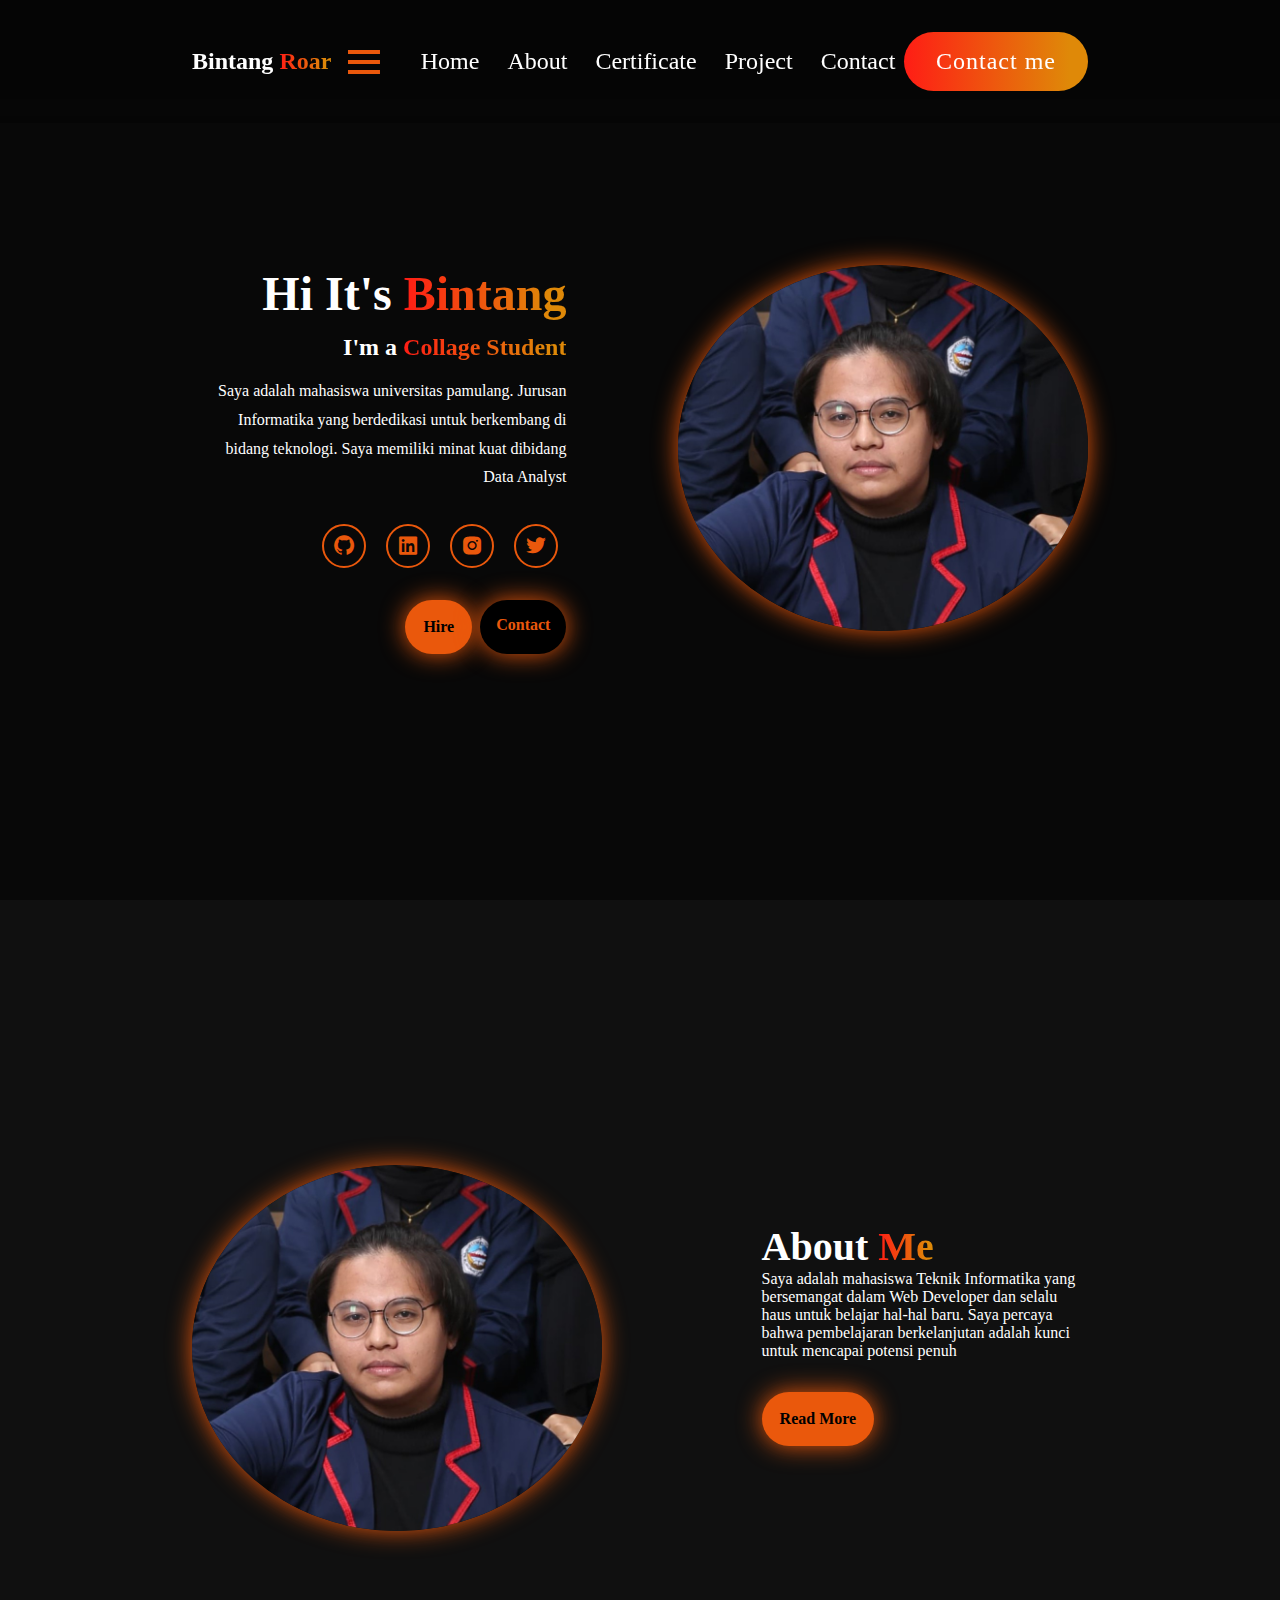
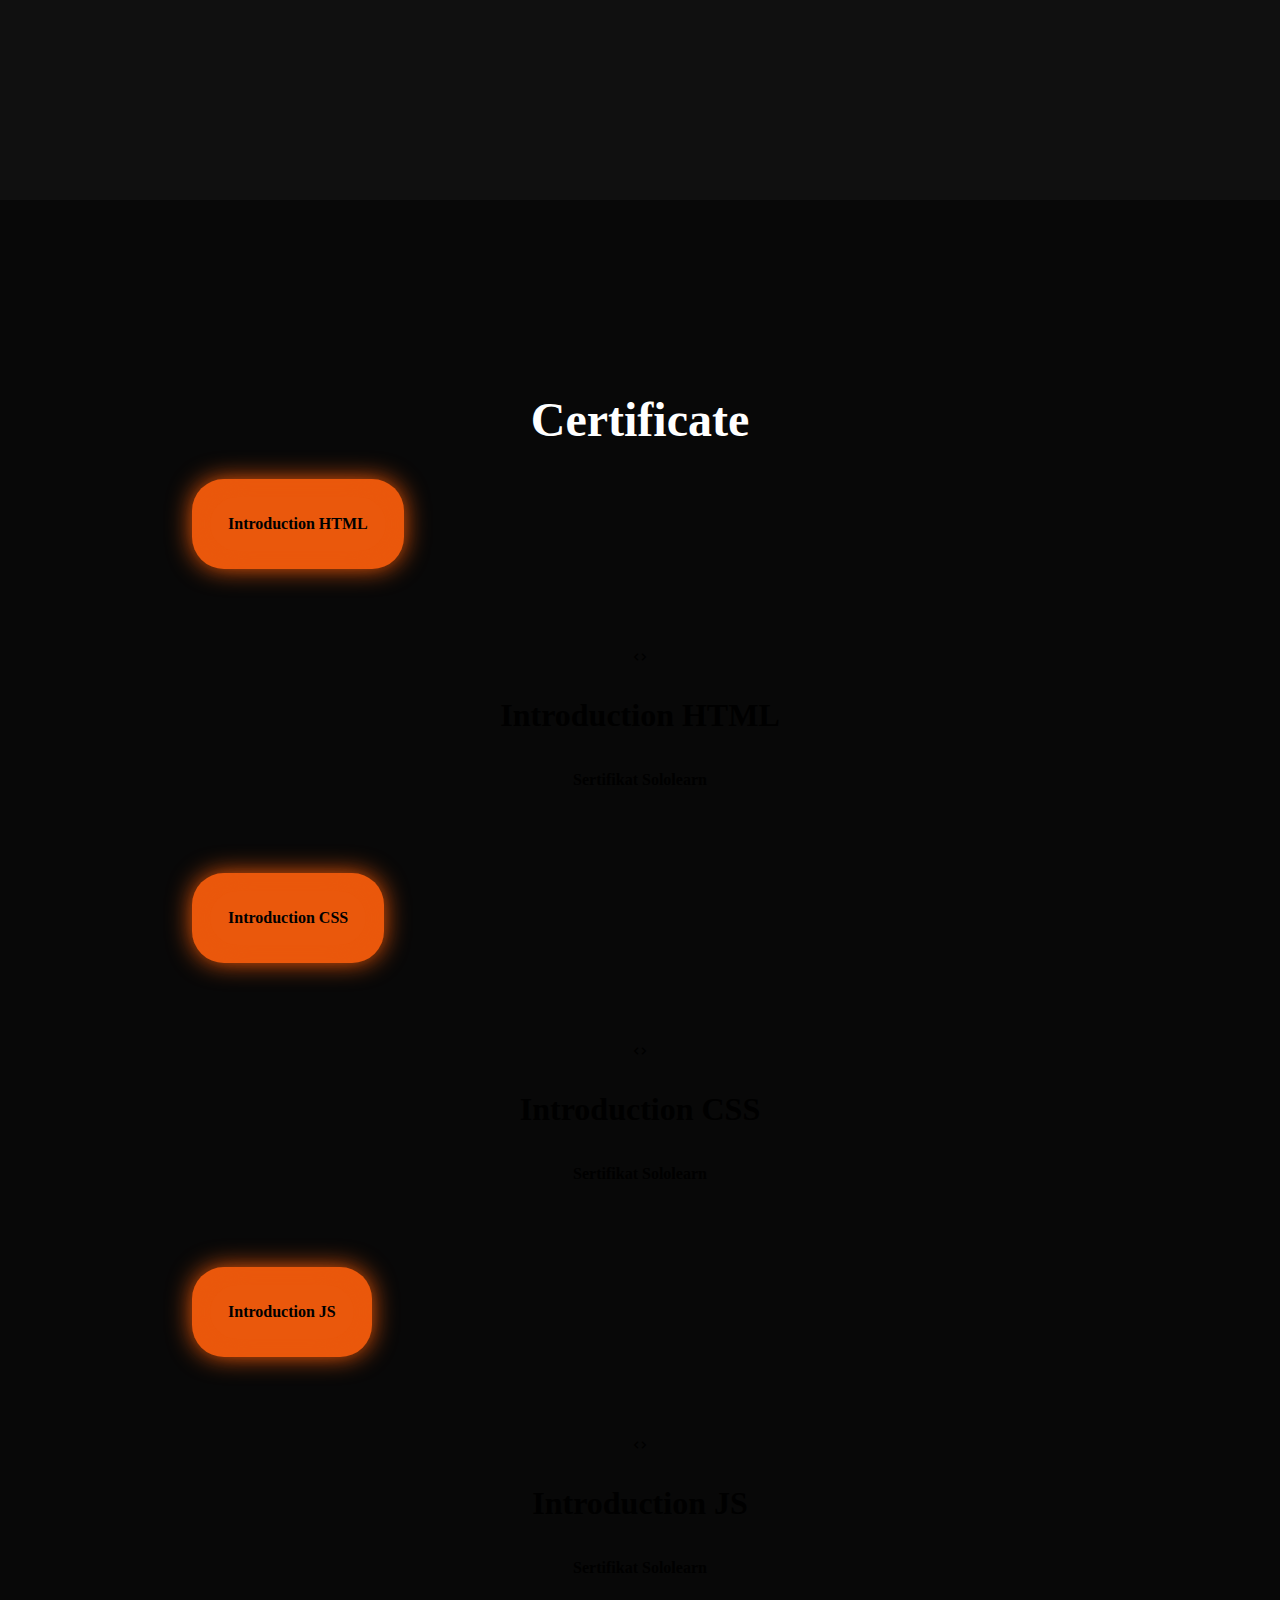
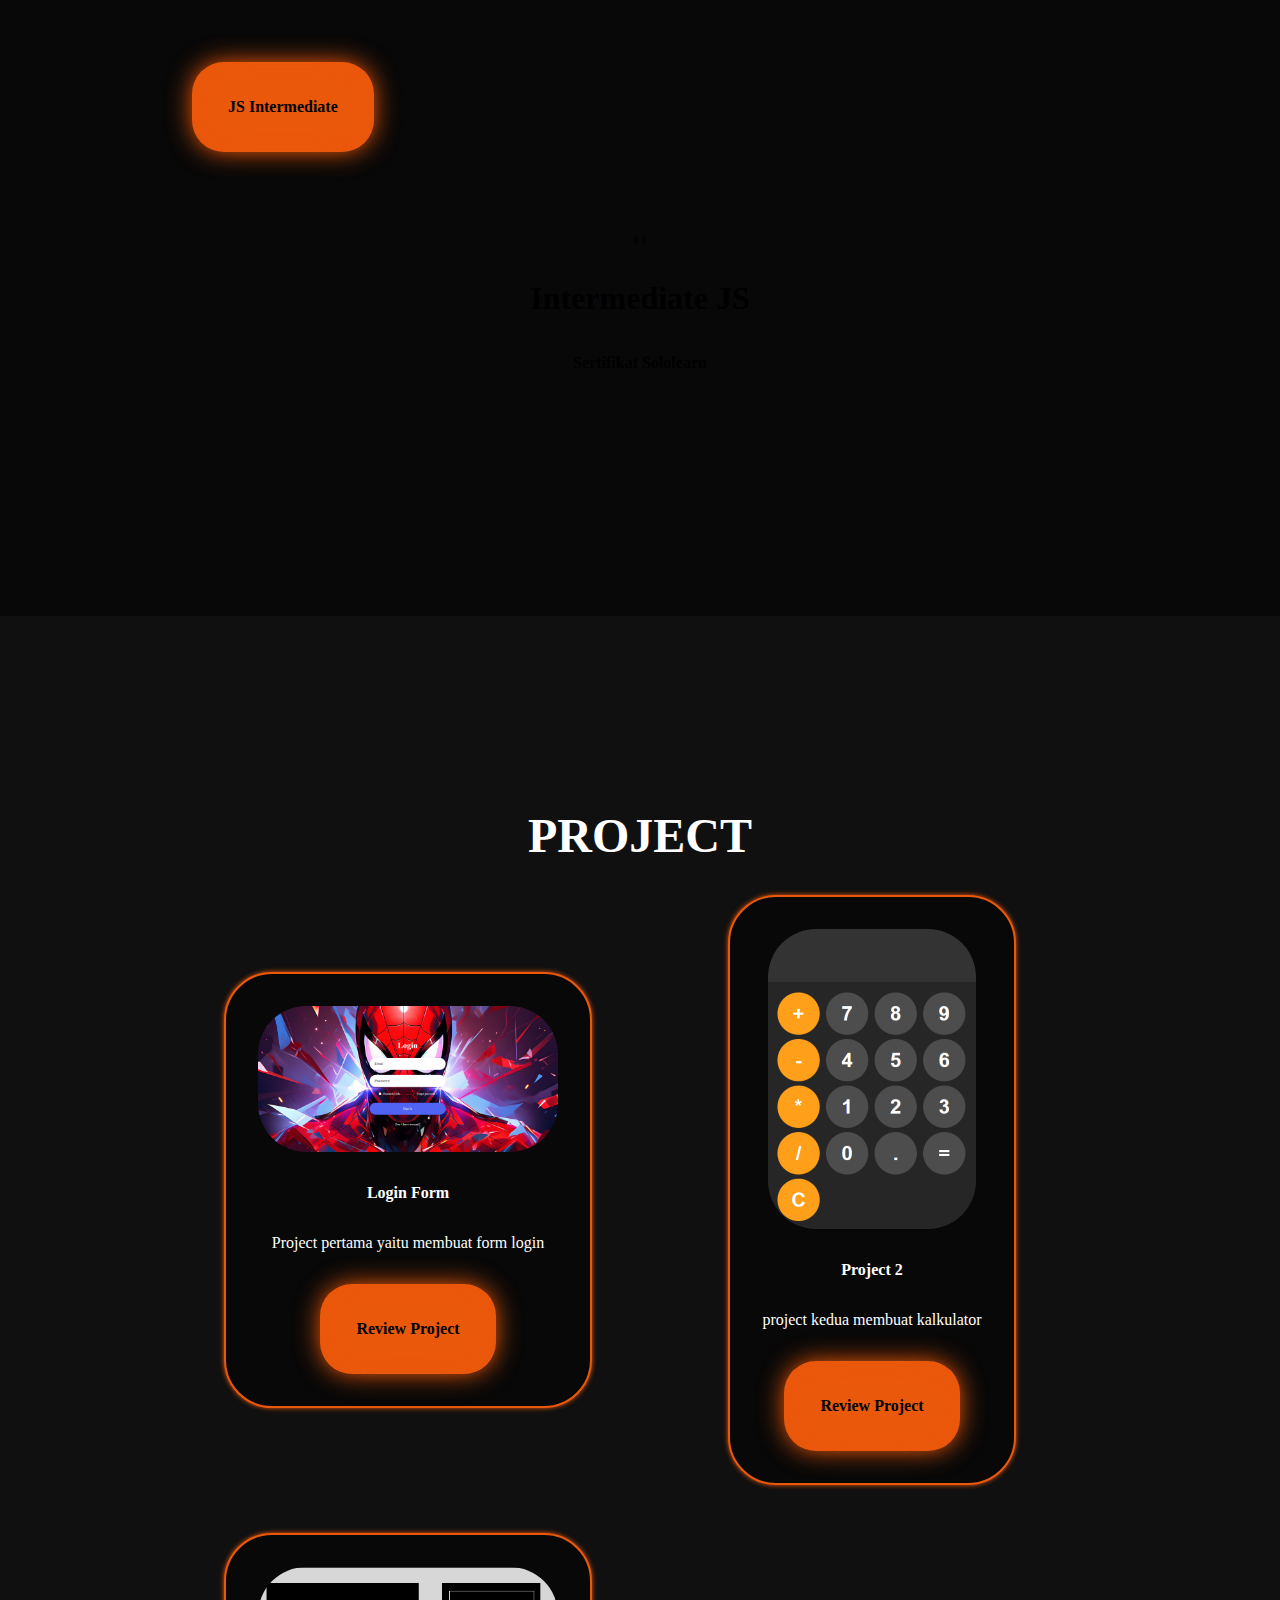
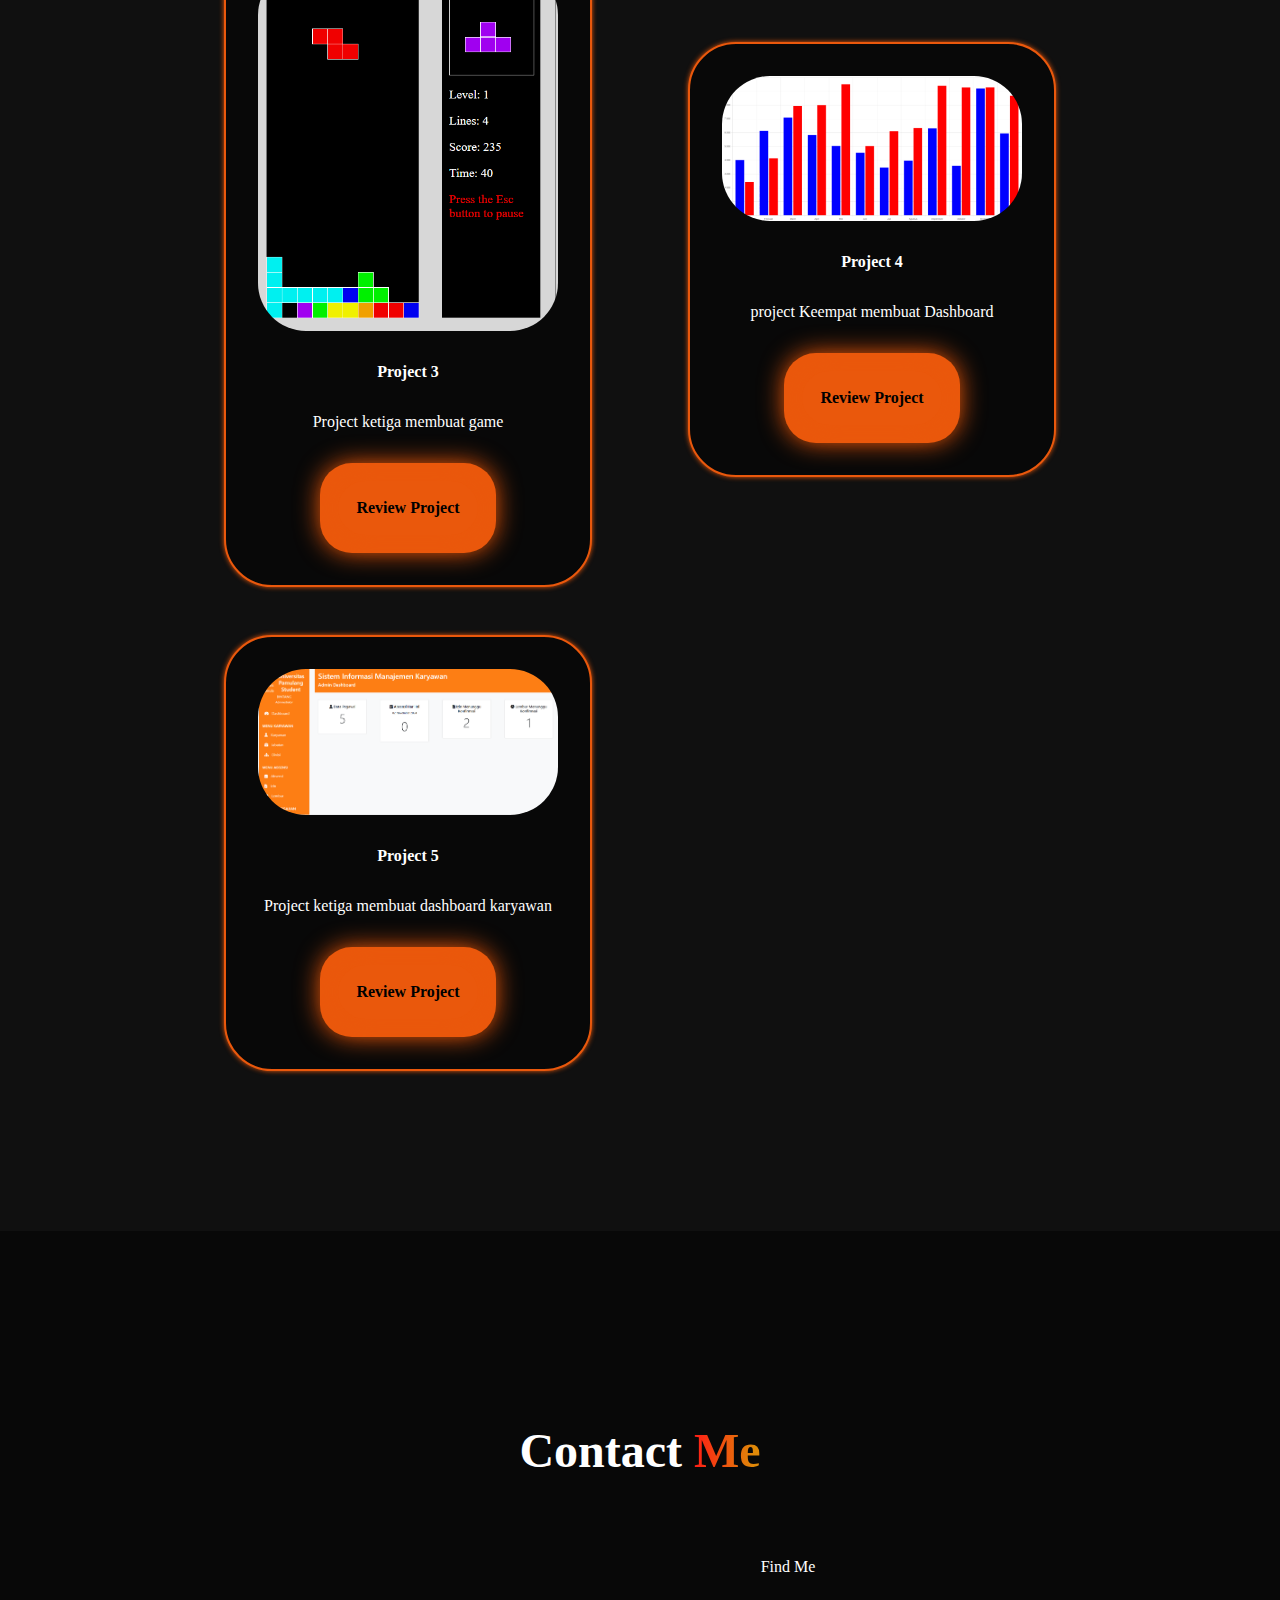
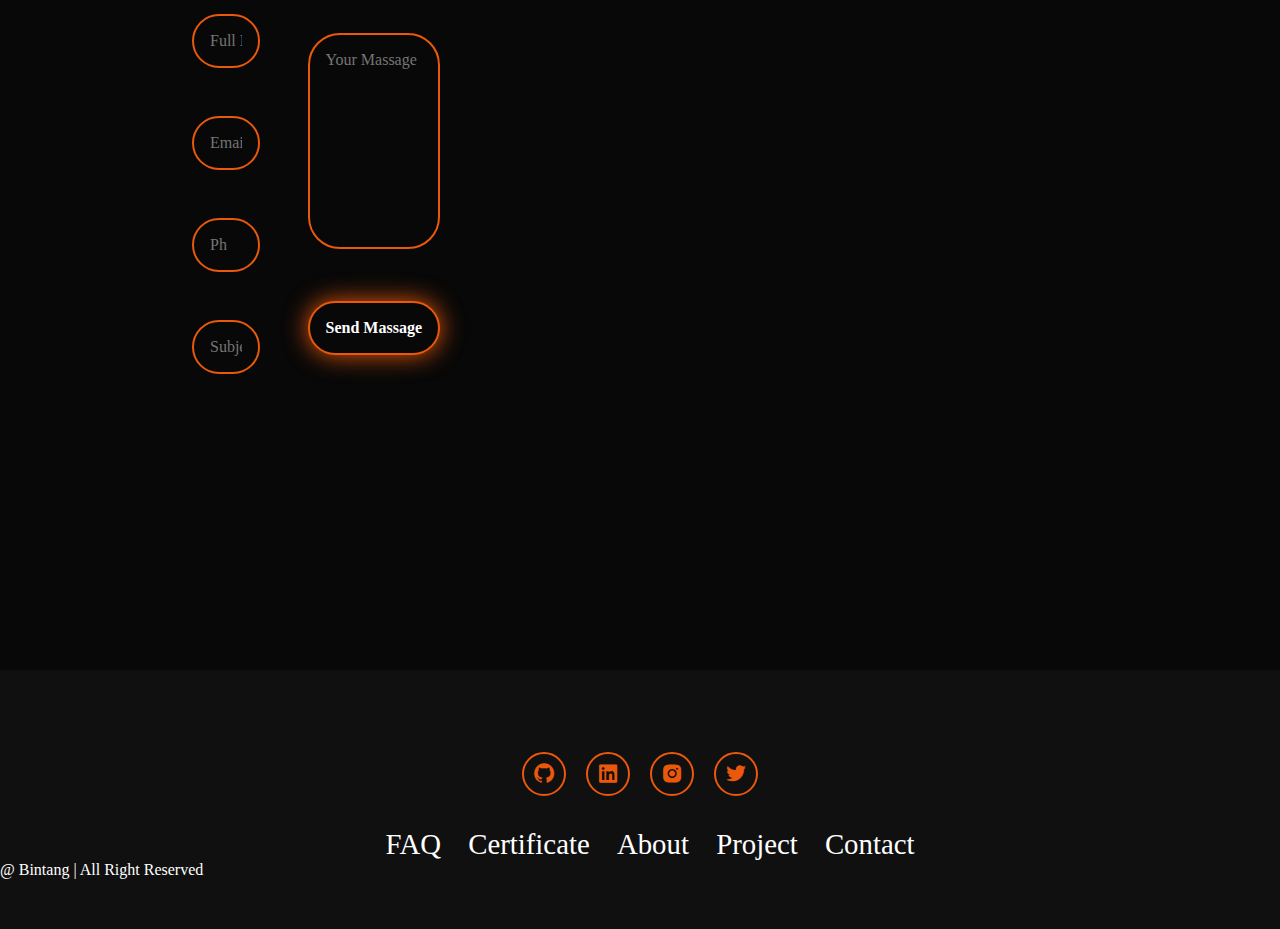
==== commit d4c8bb4d: "Update index.html" ====
--- a/index.html
+++ b/index.html
@@ -211,7 +211,7 @@
                     <textarea name="" id="" placeholder="Your Massage" cols="30" rows="10"></textarea>
                     <input type="submit" value="Send Massage" class="btn">
                 </div>
-                <p><iframe src="https://www.google.com/maps/embed?pb=!1m18!1m12!1m3!1d3966.084823425316!2d106.45673337428298!3d-6.252554061217716!2m3!1f0!2f0!3f0!3m2!1i1024!2i768!4f13.1!3m3!1m2!1s0x2e42075f9d1b7bc5%3A0x3286c729da510b16!2sMat%20Qowy!5e0!3m2!1sid!2sid!4v1735786111449!5m2!1sid!2sid" width="600" height="450" style="border:0;" allowfullscreen="" loading="lazy" referrerpolicy="no-referrer-when-downgrade""></iframe></p>
+                <p>Find Me<iframe src="https://www.google.com/maps/embed?pb=!1m18!1m12!1m3!1d3966.084823425316!2d106.45673337428298!3d-6.252554061217716!2m3!1f0!2f0!3f0!3m2!1i1024!2i768!4f13.1!3m3!1m2!1s0x2e42075f9d1b7bc5%3A0x3286c729da510b16!2sMat%20Qowy!5e0!3m2!1sid!2sid!4v1735786111449!5m2!1sid!2sid" width="600" height="450" style="border:0;" allowfullscreen="" loading="lazy" referrerpolicy="no-referrer-when-downgrade""></iframe></p>
             
                 
             </form>
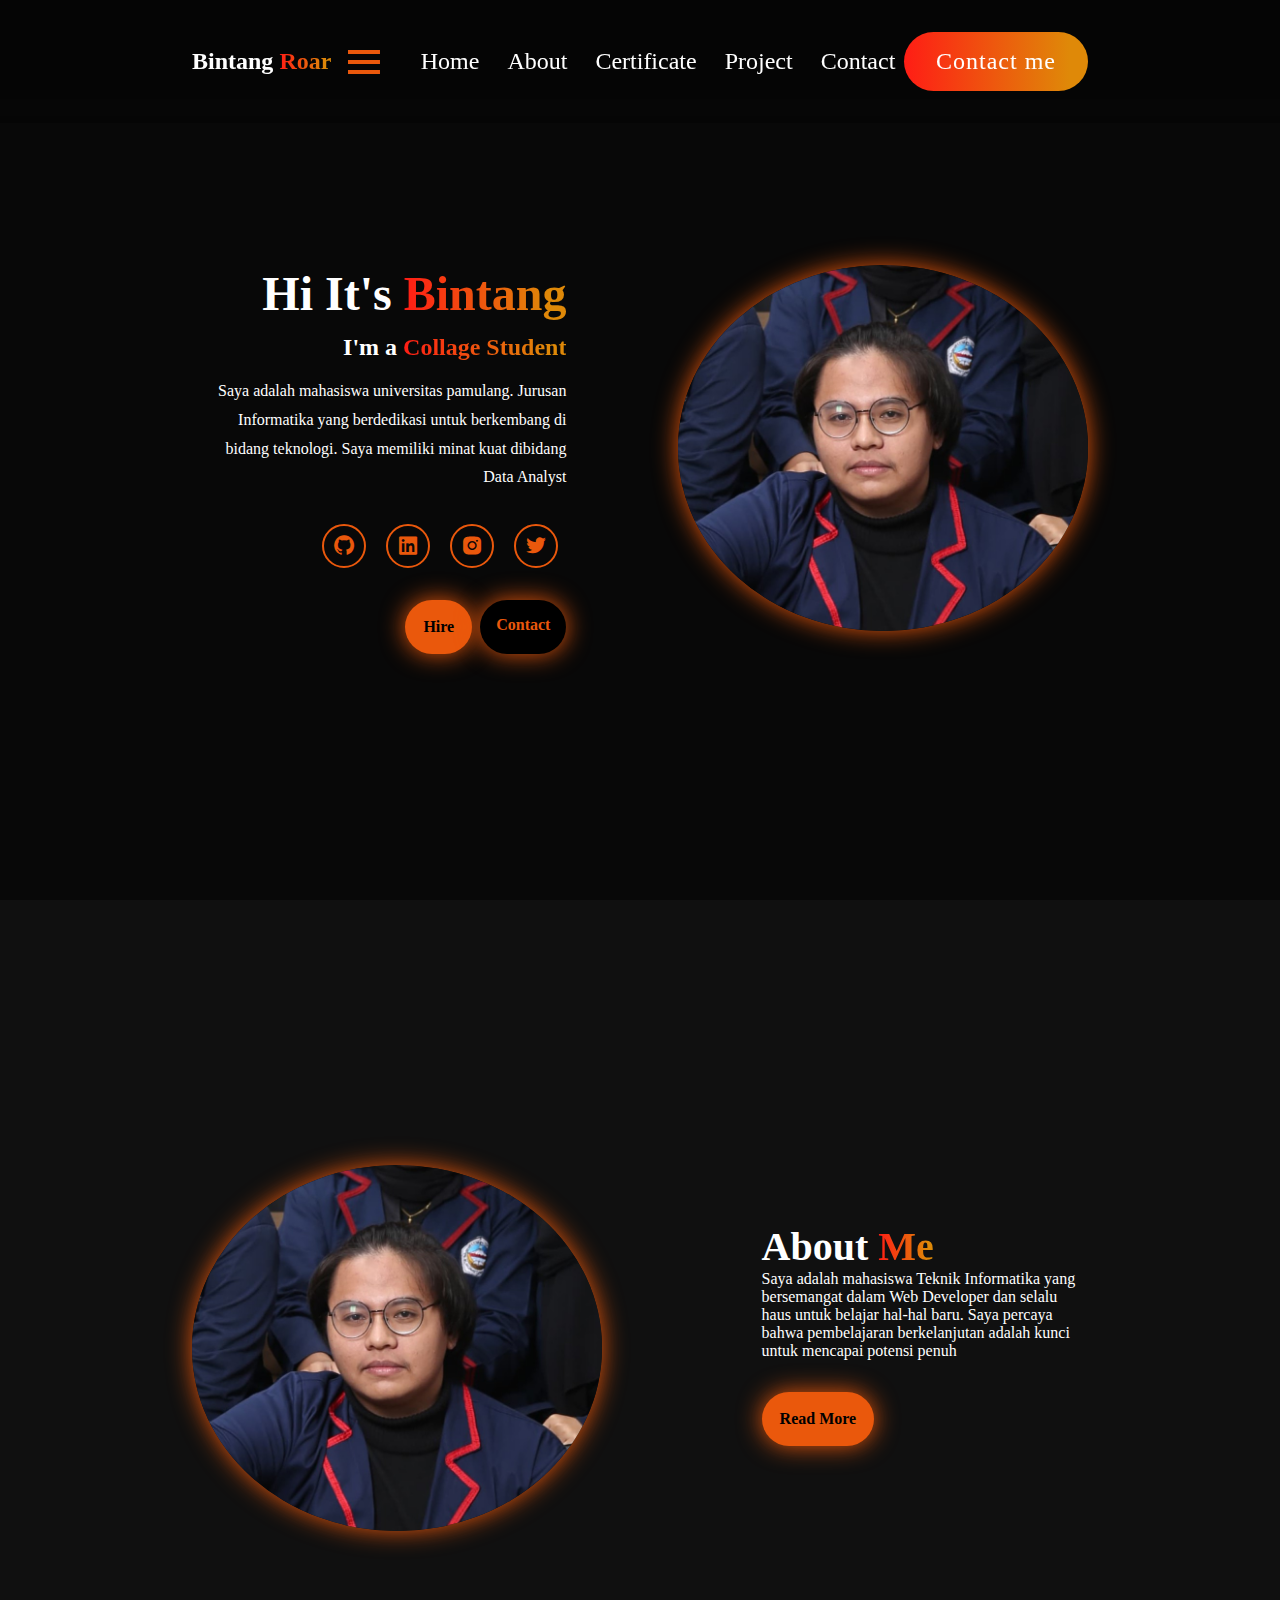
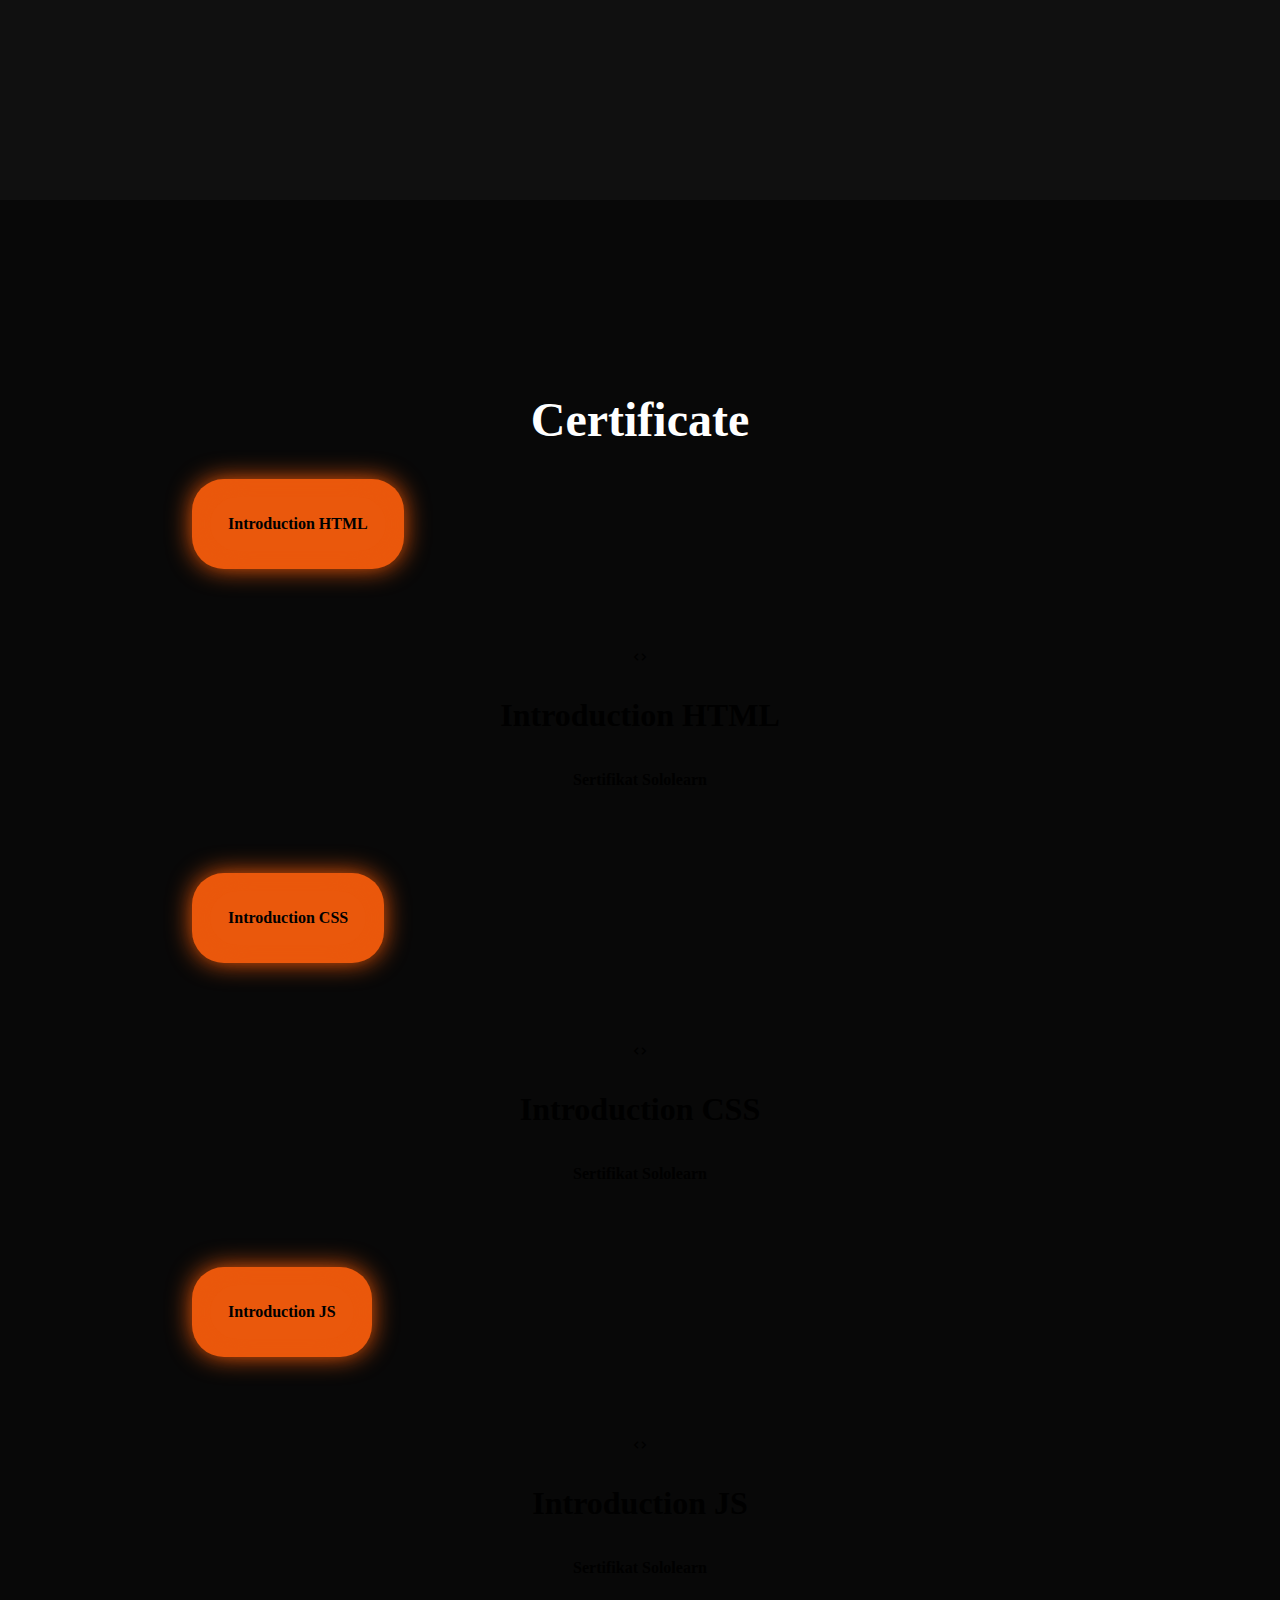
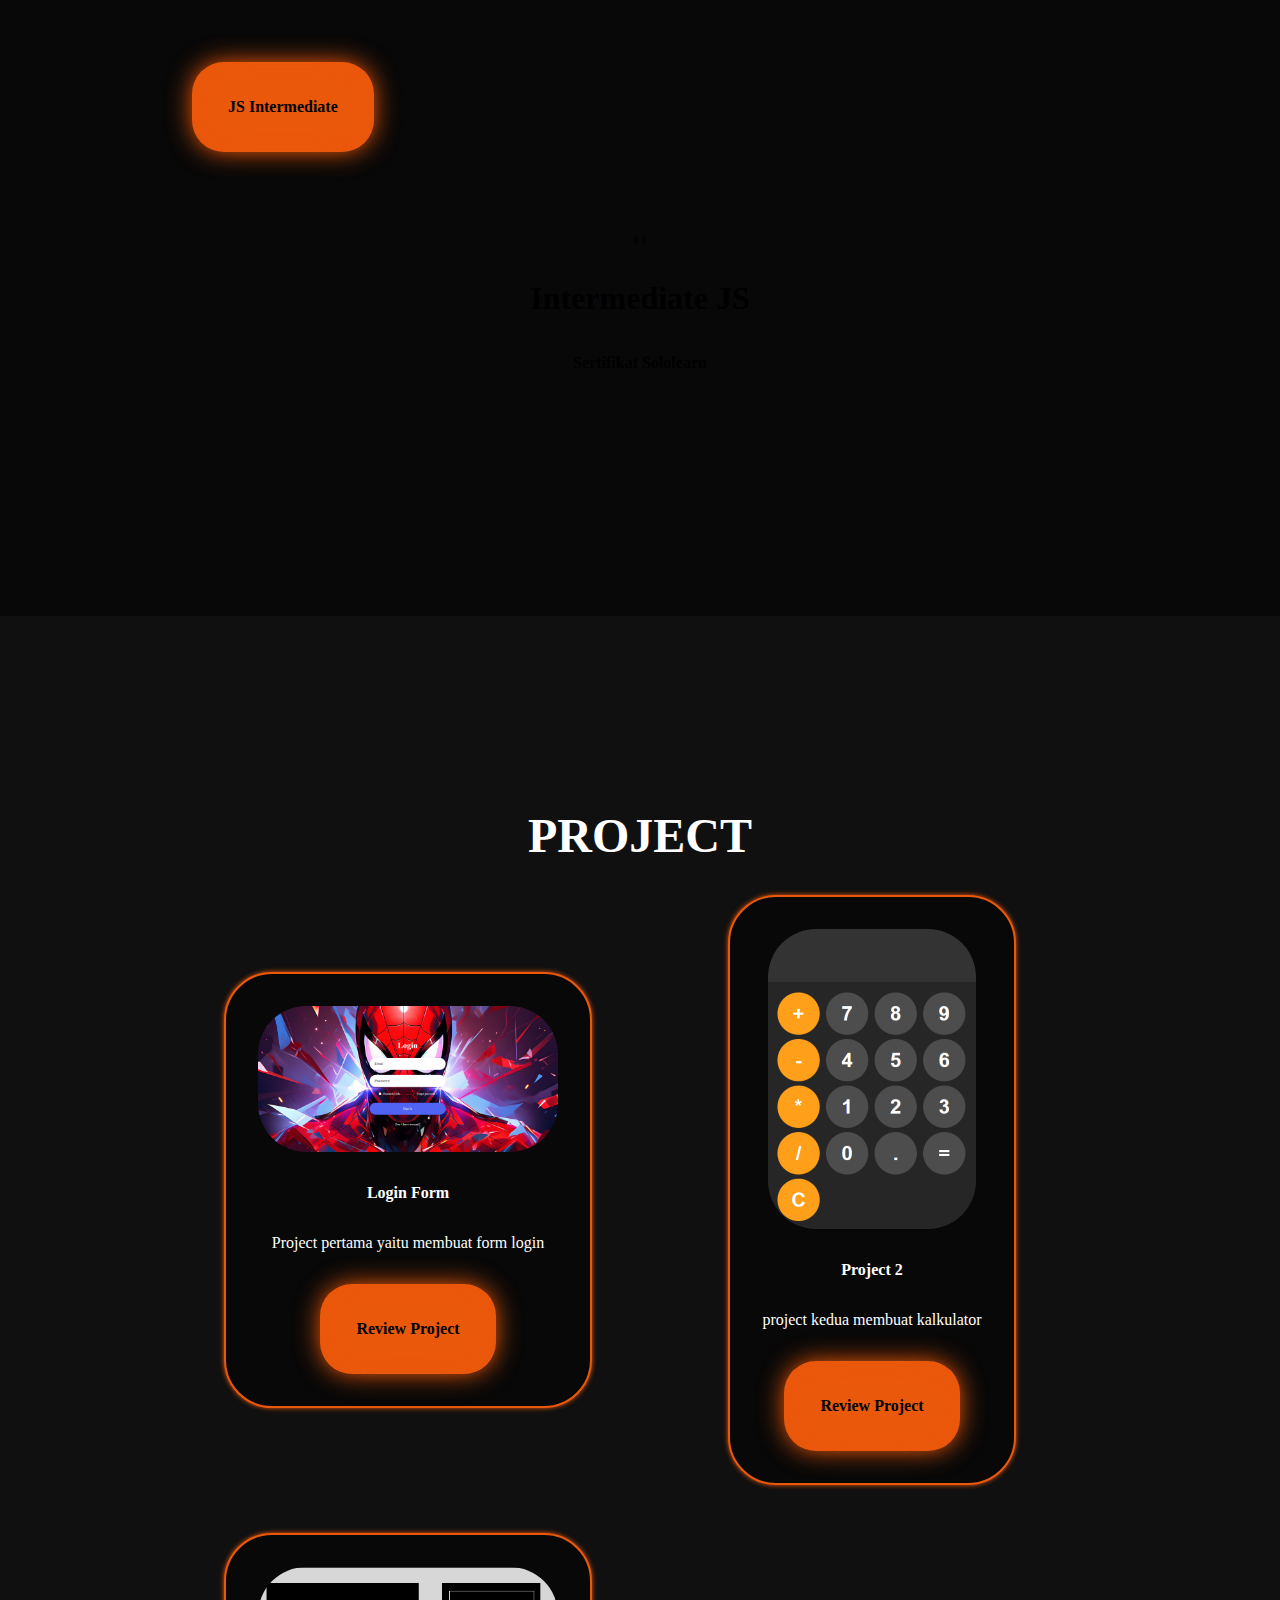
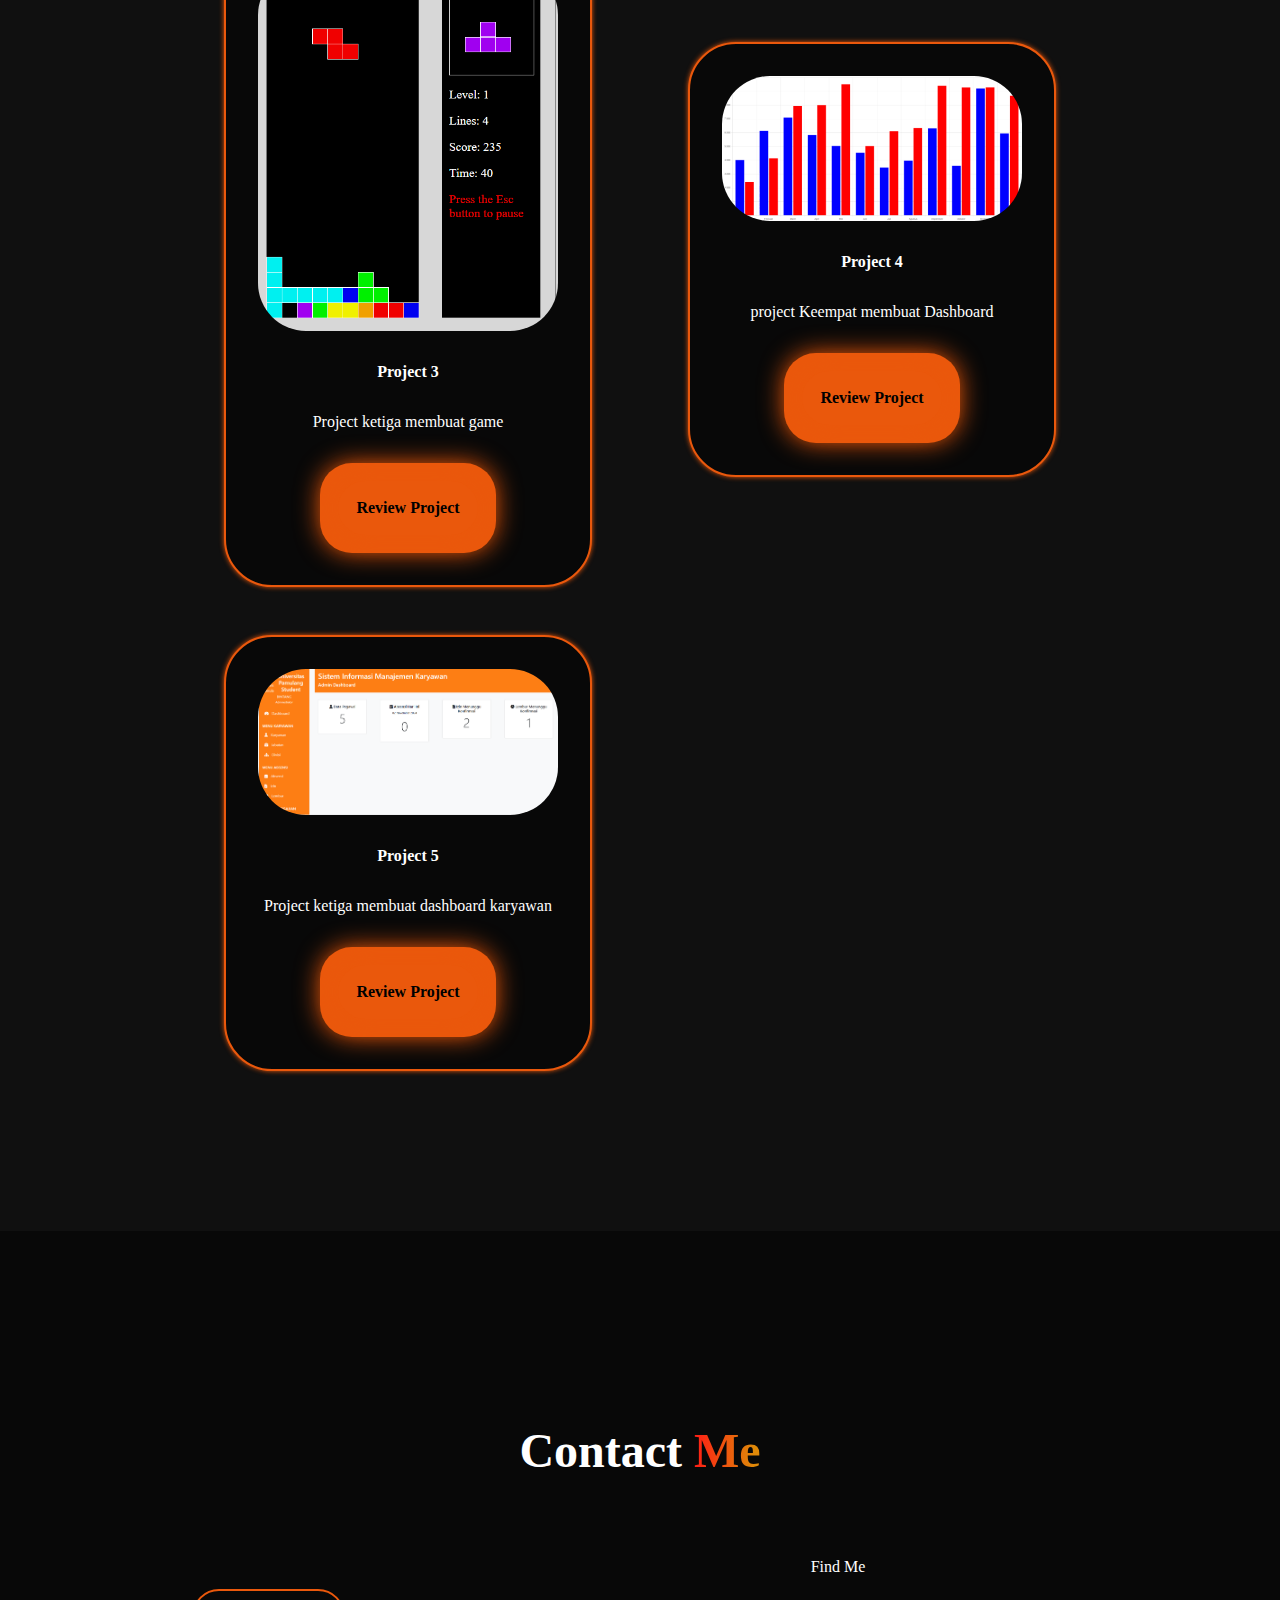
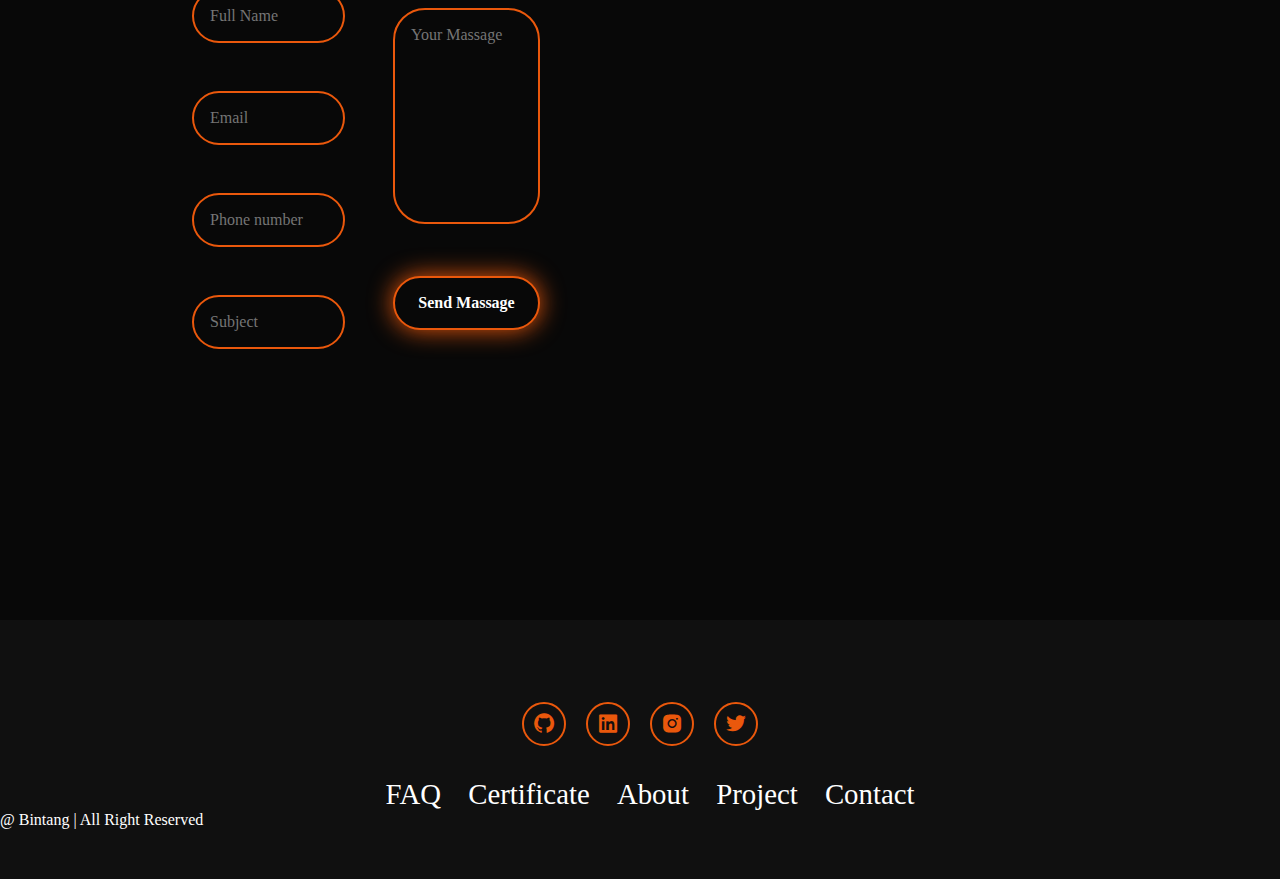
==== commit 64d3baee: "Update index.html" ====
--- a/index.html
+++ b/index.html
@@ -211,7 +211,7 @@
                     <textarea name="" id="" placeholder="Your Massage" cols="30" rows="10"></textarea>
                     <input type="submit" value="Send Massage" class="btn">
                 </div>
-                <p>Find Me<iframe src="https://www.google.com/maps/embed?pb=!1m18!1m12!1m3!1d3966.084823425316!2d106.45673337428298!3d-6.252554061217716!2m3!1f0!2f0!3f0!3m2!1i1024!2i768!4f13.1!3m3!1m2!1s0x2e42075f9d1b7bc5%3A0x3286c729da510b16!2sMat%20Qowy!5e0!3m2!1sid!2sid!4v1735786111449!5m2!1sid!2sid" width="600" height="450" style="border:0;" allowfullscreen="" loading="lazy" referrerpolicy="no-referrer-when-downgrade""></iframe></p>
+                <p>Find Me<iframe src="https://www.google.com/maps/embed?pb=!1m18!1m12!1m3!1d3966.084823425316!2d106.45673337428298!3d-6.252554061217716!2m3!1f0!2f0!3f0!3m2!1i1024!2i768!4f13.1!3m3!1m2!1s0x2e42075f9d1b7bc5%3A0x3286c729da510b16!2sMat%20Qowy!5e0!3m2!1sid!2sid!4v1735786111449!5m2!1sid!2sid" width="500" height="400" style="border:0;" allowfullscreen="" loading="lazy" referrerpolicy="no-referrer-when-downgrade""></iframe></p>
             
                 
             </form>
